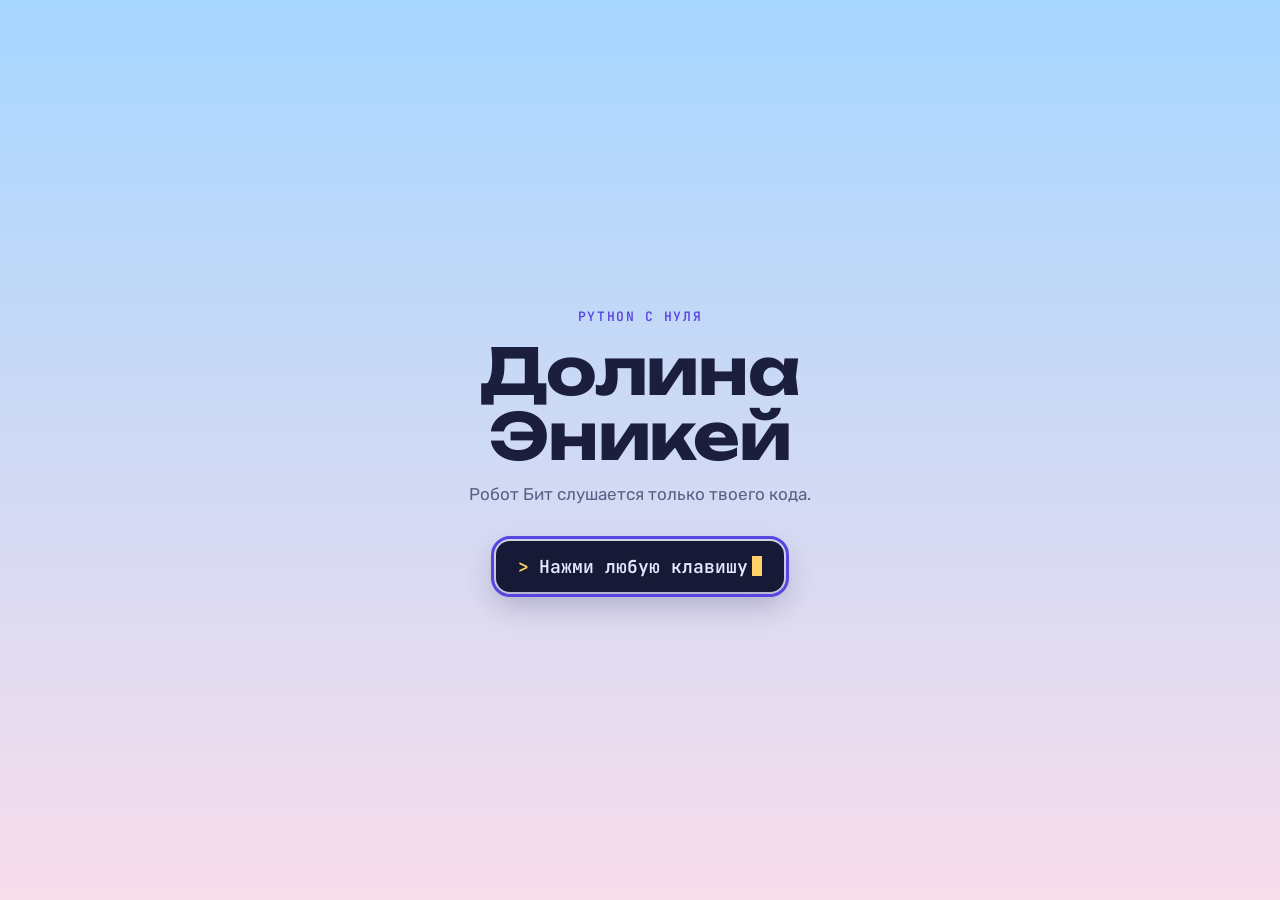
==== index.html @ 6ebc08e1 "Панель кода: «Запуск» и журнал всегда на виду На ноутбуках (1366×768, 1280×720) кнопка «Запуск» и со" ====
<!DOCTYPE html>
<html lang="ru">
<head>
<meta charset="utf-8">
<meta name="viewport" content="width=device-width, initial-scale=1, viewport-fit=cover">
<title>Долина Эникей — Python с нуля</title>
<link rel="preconnect" href="https://fonts.googleapis.com">
<link rel="preconnect" href="https://fonts.gstatic.com" crossorigin>
<link href="https://fonts.googleapis.com/css2?family=JetBrains+Mono:wght@400;600&family=Rubik:wght@400;500;600&family=Unbounded:wght@600;700&display=swap" rel="stylesheet">
<link rel="stylesheet" href="css/style.css">
</head>
<body>
<div class="splash" id="splash">
  <div class="splash-inner">
    <p class="splash-kicker">python с нуля</p>
    <h2>Долина Эникей</h2>
    <p class="lead">Робот Бит слушается только твоего кода.</p>
    <button type="button" class="splash-btn" id="splashBtn"><span class="p">&gt;</span><span class="desk">Нажми любую клавишу</span><span class="touch">Коснись, чтобы начать</span><span class="cur" aria-hidden="true"></span></button>
  </div>
</div>
<div class="app">
  <header class="top">
    <div class="brand">
      <h1>Долина Эникей</h1>
      <!-- Карта долины вместо списка уроков: кнопка открывает карту (js/app.js, renderValley) -->
      <button type="button" class="map-btn" id="mapBtn" aria-haspopup="dialog" aria-controls="valley">
        <span class="mb-ico" aria-hidden="true"><svg viewBox="0 0 24 24" fill="none" stroke="currentColor" stroke-width="2" stroke-linecap="round" stroke-linejoin="round"><path d="M9 4 3 6v14l6-2 6 2 6-2V4l-6 2z"/><path d="M9 4v14M15 6v14"/></svg></span>
        <span class="mb-text" id="mbText"></span>
        <span class="mb-stars" id="mbStars"></span>
      </button>
      <select id="lessonSel" hidden aria-hidden="true" tabindex="-1"></select>
      <button type="button" class="hero-badge" id="heroBtn" aria-haspopup="dialog" aria-controls="heroPage">
        <span class="hb-lvl" id="hbLvl">1</span>
        <span class="hb-text"><b>Бит</b> <span id="hbTitle">Новичок</span></span>
        <span class="hb-bar" aria-hidden="true"><i id="hbBar"></i></span>
      </button>
    </div>
    <nav class="tabs" id="tabs" aria-label="Задания урока"></nav>
  </header>

  <main>
    <section class="code-pane" aria-label="Задание и код">
      <!-- Верх панели: задание и подсказки. На компьютере прокручивается сам, а редактор, «Запуск» и журнал всегда на виду -->
      <div class="pane-top" id="paneTop">
        <!-- Режим показа (?show): подпись к уровню вместо задания -->
        <div class="reel-cap" id="reelCap"><p class="reel-lesson" id="reelLesson"></p><h2 id="reelTitle"></h2><p class="reel-what" id="reelWhat"></p></div>
        <!-- Испытание Сбоя: идёт попытка — сколько решено, «Завершить» и «Выйти» (js/app.js, раздел «Испытание Сбоя») -->
        <div class="trial-bar" id="trialBar" hidden>
          <span class="tb-ico" title="Испытание Сбоя"><svg viewBox="0 0 24 24" aria-hidden="true"><path d="M14.5 17.5 3 6V3h3l11.5 11.5"/><path d="m13 19 6-6M16 16l4 4M19 21l2-2"/><path d="M9.5 6.5 21 18M14 5l7-2-2 7"/></svg></span>
          <span class="tb-text"><b id="trialCount"></b><span class="tb-note">без подсказок</span></span>
          <span class="tb-btns">
            <button type="button" class="btn secondary" id="trialFinish">Завершить</button>
            <button type="button" class="btn ghost" id="trialPause" title="Испытание подождёт: продолжить можно с карты долины">Выйти</button>
          </span>
        </div>
        <!-- Домашка по ссылке (#hw=…): какие задания задал репетитор и какие уже готовы -->
        <div class="hw" id="hw" hidden>
          <div class="hw-head"><b id="hwTitle">Домашка</b><span id="hwCount"></span><button type="button" class="hw-x" id="hwHide" aria-label="Скрыть домашку" title="Скрыть домашку">×</button></div>
          <div class="hw-list" id="hwList"></div>
        </div>
        <article class="task">
          <p class="num-line" id="taskNum"></p>
          <h2 id="taskTitle"></h2>
          <p class="goal" id="taskGoal"></p>
          <p class="new"><b id="taskNewLbl">Новое:</b> <span id="taskNew"></span></p>
          <div class="chips" id="chips" aria-label="Команды для этого задания"></div>
          <!-- Команд много — они свёрнуты в одну строку, кнопка показывает все -->
          <button type="button" class="chips-more" id="chipsMore" aria-controls="chips" aria-expanded="false" hidden></button>
          <!-- Задание в консоли Python: как должно получиться (ввод и вывод первой проверки) -->
          <div class="py-sample" id="pySample" hidden></div>
        </article>

        <div class="hints">
          <div class="hints-row"><button type="button" class="btn secondary" id="hintBtn">Подсказка 1 из 2</button></div>
          <div id="hintBox" class="hints"></div>
        </div>
      </div>

      <div class="editor">
        <div class="ed-bar"><span class="file" id="edFile">герой.py</span><span class="ed-tools">
          <button type="button" id="bigBtn" aria-pressed="false" title="Крупный шрифт — удобно показывать экран на занятии">A+</button>
          <button type="button" id="resetBtn">Вернуть исходный код</button></span></div>
        <div class="ed-scroll" id="edScroll">
          <div class="ed-inner">
            <div class="gutter" id="gutter" aria-hidden="true"></div>
            <div class="ed-code">
              <div class="band" id="band" hidden></div>
              <pre id="hl" aria-hidden="true"></pre>
              <textarea id="code" spellcheck="false" autocapitalize="off" autocomplete="off" autocorrect="off" wrap="off" aria-label="Код программы"></textarea>
            </div>
          </div>
        </div>
      </div>

      <!-- Переменные программы и что знает Бит: обновляется на каждой строке при запуске и в режиме «Шаг» -->
      <div class="vars" id="vars" aria-live="off" hidden></div>

      <div class="controls">
        <button type="button" class="btn primary" id="runBtn" title="Запустить программу — или Ctrl+Enter в редакторе">Запуск</button>
        <button type="button" class="btn secondary" id="stepBtn">Шаг</button>
        <button type="button" class="btn secondary guess-btn" id="guessBtn" aria-pressed="false" title="Покажи на карте, где остановится Бит, — и проверим">Угадай</button>
        <button type="button" class="btn ghost" id="stopBtn" disabled>Стоп</button>
        <label class="speed" title="Скорость Бита"><span class="sp-cap">Скорость</span> <input type="range" id="speed" min="0.5" max="3" step="0.5" value="1"><output id="speedVal">1,0×</output></label>
      </div>

      <div class="out" id="out" role="log" aria-live="polite"></div>
    </section>

    <section class="world" aria-label="Игровой мир">
      <!-- Мост к Python: вместо мира — карточка «у Бита → в Python», план для репетитора и консоль (js/app.js, runConsole) -->
      <div class="pyw" id="pyw" hidden>
        <section class="bridge" aria-labelledby="brTitle">
          <h3 id="brTitle">Мост к Python</h3>
          <p id="brText"></p>
          <div class="br-cols">
            <div class="br-col"><span class="br-cap">У Бита</span><pre class="br-code" id="brBit"></pre></div>
            <div class="br-arrow" aria-hidden="true">→</div>
            <div class="br-col"><span class="br-cap">В обычном Python</span><pre class="br-code" id="brPy"></pre></div>
          </div>
          <details class="tutor" id="tutor"><summary>Для репетитора: план на 15 минут</summary><ol id="tutorList"></ol></details>
        </section>
        <div class="pyc" role="region" aria-label="Консоль Python">
          <div class="pyc-bar"><span class="pyc-dots" aria-hidden="true"><i></i><i></i><i></i></span><span>Консоль Python</span></div>
          <pre class="pyc-out" id="pycOut" aria-live="polite"></pre>
        </div>
      </div>
      <div id="stage">
        <div class="bubble" id="bubble" aria-hidden="true"></div>
      </div>
      <div class="hud tl">
        <div class="hud-box">
          <span class="map-label" id="mapLabel">Карта 1 из 3</span>
          <div class="dots">
            <button type="button" class="dot" aria-label="Показать карту 1">1</button>
            <button type="button" class="dot" aria-label="Показать карту 2">2</button>
            <button type="button" class="dot" aria-label="Показать карту 3">3</button>
          </div>
        </div>
      </div>
      <div class="hud tr">
        <button type="button" class="hud-btn icon-btn" id="soundBtn" aria-pressed="true"></button>
        <button type="button" class="hud-btn" id="topBtn" aria-pressed="false">Вид сверху</button>
        <button type="button" class="hud-btn" id="newMapsBtn">Новые карты</button>
      </div>
      <div class="hud bl"><div class="hud-box coins" id="coins" hidden></div></div>
      <div class="reel-toast" id="reelToast" hidden></div>
      <!-- Режим «Угадай»: на карте три варианта, ученик выбирает, где остановится Бит -->
      <div class="hud tc" id="guessHud" hidden>
        <div class="hud-box guess-box">
          <span>Где остановится Бит?</span>
          <span class="guess-opts" id="guessOpts"></span>
          <button type="button" class="hud-btn" id="guessCancel">Отмена</button>
        </div>
      </div>
      <div class="result" id="result" hidden>
        <div class="res-card" role="dialog" aria-labelledby="resTitle">
          <div class="res-stars" id="resStars"></div>
          <h3 id="resTitle"></h3>
          <p class="res-level" id="resLevel" hidden></p>
          <ul id="resList"></ul>
          <div class="res-actions">
            <button type="button" class="btn primary" id="nextBtn">Дальше</button>
            <button type="button" class="btn secondary" id="againBtn">Новые карты</button>
            <button type="button" class="btn secondary bonus-btn" id="bonusBtn" hidden>★ Задание со звёздочкой</button>
            <button type="button" class="btn secondary" id="editLvlBtn" hidden>✎ Изменить уровень</button>
          </div>
        </div>
      </div>
      <!-- Реплика персонажа: пролог, начало и конец квеста -->
      <div class="talk" id="talk" hidden>
        <div class="talk-card" role="dialog" aria-labelledby="talkName" aria-describedby="talkText">
          <div class="talk-face" id="talkFace" aria-hidden="true"></div>
          <div class="talk-body">
            <p class="talk-name" id="talkName"></p>
            <p class="talk-text" id="talkText"></p>
            <div class="talk-actions">
              <button type="button" class="btn primary" id="talkNext">Дальше</button>
              <button type="button" class="btn ghost" id="talkSkip">Пропустить</button>
            </div>
          </div>
        </div>
      </div>
    </section>
  </main>
</div>
<!-- Режим показа (?show): карточки в начале и в конце ролика для Авито (тексты — REEL в js/app.js) -->
<div class="reel" id="reel" hidden>
  <div class="reel-card">
    <div class="reel-hero" id="reelHero" aria-hidden="true"></div>
    <p class="reel-kicker" id="reelKicker"></p>
    <h2 class="reel-name" id="reelName"></h2>
    <p class="reel-lead" id="reelLead"></p>
    <ul class="reel-lines" id="reelLines"></ul>
    <p class="reel-cta" id="reelCta" hidden></p>
  </div>
  <p class="reel-hint" id="reelHint"></p>
</div>
<!-- Карта долины: края по урокам (заполняет js/app.js, renderValley) -->
<div class="valley" id="valley" hidden>
  <div class="valley-card" role="dialog" aria-modal="true" aria-labelledby="valleyTitle">
    <div class="valley-head">
      <div><h2 id="valleyTitle">Карта долины</h2><p id="valleySub"></p></div>
      <div class="valley-tools">
        <button type="button" class="btn secondary trial-open" id="valleyTrial">Испытание Сбоя</button>
        <button type="button" class="btn secondary" id="valleyHw">Задать домашку</button>
        <button type="button" class="btn secondary" id="valleyMsg">Родителям</button>
        <button type="button" class="btn secondary" id="valleyEdit">✎ Свой уровень</button>
        <button type="button" class="gear-close" id="valleyClose" aria-label="Закрыть">×</button>
      </div>
    </div>
    <div class="valley-map" id="valleyMap"></div>
  </div>
</div>
<!-- Задать домашку: репетитор отмечает задания и получает ссылку (js/app.js, openHwBuilder) -->
<div class="valley" id="hwEd" hidden>
  <div class="valley-card hw-card" role="dialog" aria-modal="true" aria-labelledby="hwEdTitle">
    <div class="valley-head">
      <div><h2 id="hwEdTitle">Задать домашку</h2><p>Отметь задания и отправь ссылку: первое задание откроется сразу, над ним будет список домашки, а прогресс ученика сохранится.</p></div>
      <button type="button" class="gear-close" id="hwEdClose" aria-label="Закрыть">×</button>
    </div>
    <div class="hw-lessons" id="hwLessons"></div>
    <p class="hw-sum" id="hwSum" role="status"></p>
    <label class="hw-field"><span>Ссылка</span><input id="hwUrl" readonly></label>
    <label class="hw-field"><span>Сообщение</span><textarea id="hwMsg" rows="3" readonly></textarea></label>
    <div class="lvl-actions">
      <button type="button" class="btn primary" id="hwCopyMsg">Скопировать сообщение</button>
      <button type="button" class="btn secondary" id="hwCopyUrl">Скопировать ссылку</button>
    </div>
  </div>
</div>
<!-- Сообщения родителям: готовые тексты для репетитора — обращение, имя и подпись подставляются сами (js/messages.js, js/app.js — openMessages) -->
<div class="valley" id="msgEd" hidden>
  <div class="valley-card msg-card" role="dialog" aria-modal="true" aria-labelledby="msgTitle">
    <div class="valley-head">
      <div><h2 id="msgTitle">Сообщения родителям</h2><p>Готовые тексты для переписки — от ответа на Авито до просьбы об отзыве. Впиши имена, и они встанут во все тексты. В [квадратных скобках] — что дописать самим.</p></div>
      <button type="button" class="gear-close" id="msgClose" aria-label="Закрыть">×</button>
    </div>
    <div class="msg-fields">
      <label class="hw-field"><span>Имя ученика</span><input id="msgName" maxlength="24" autocomplete="off" placeholder="например, Саша"></label>
      <label class="hw-field"><span>Обращение к родителю — по желанию</span><input id="msgParent" maxlength="40" autocomplete="off" placeholder="например, Анна Сергеевна"></label>
      <label class="hw-field"><span>Подпись — по желанию</span><input id="msgSign" maxlength="40" autocomplete="off" placeholder="например, Мария, репетитор по Python"></label>
    </div>
    <ol class="msg-list" id="msgList"></ol>
    <p class="hp-tip msg-more">Для объявления: <a href="?shots">кадры для Авито</a> — готовые картинки, <a href="?show">ролик</a> — Бит сам проходит уровни, а запись экрана становится видео.</p>
  </div>
</div>
<!-- Свой уровень: редактор карты, проверка и ссылка (js/app.js, openEditor) -->
<div class="valley" id="lvlEd" hidden>
  <div class="valley-card lvl-card" role="dialog" aria-modal="true" aria-labelledby="lvlHead">
    <div class="valley-head">
      <div><h2 id="lvlHead">Свой уровень</h2><p>Нарисуй карту, реши её своей программой и отправь ссылку другу — или репетитору.</p></div>
      <button type="button" class="gear-close" id="lvlClose" aria-label="Закрыть">×</button>
    </div>
    <div class="lvl-bar">
      <div class="lvl-tools" id="lvlTools" role="radiogroup" aria-label="Что рисуем"></div>
      <div class="lvl-size">
        <span>Ширина</span><button type="button" data-size="w,-1" aria-label="Уже">−</button><output id="lvlW"></output><button type="button" data-size="w,1" aria-label="Шире">+</button>
        <span>Высота</span><button type="button" data-size="h,-1" aria-label="Ниже">−</button><output id="lvlH"></output><button type="button" data-size="h,1" aria-label="Выше">+</button>
      </div>
    </div>
    <div class="lvl-grid" id="lvlGrid" aria-label="Карта уровня"></div>
    <label class="lvl-name"><span>Название</span><input id="lvlName" maxlength="40" autocomplete="off" spellcheck="false"></label>
    <p class="lvl-status" id="lvlStatus" role="status"></p>
    <div class="lvl-actions">
      <button type="button" class="btn primary" id="lvlPlay">Играть</button>
      <button type="button" class="btn secondary" id="lvlLink">Ссылка на уровень</button>
      <button type="button" class="btn ghost" id="lvlClear">Очистить</button>
    </div>
    <input class="lvl-url" id="lvlUrl" readonly hidden aria-label="Ссылка на уровень">
  </div>
</div>
<!-- Итог пролога: карточка для ученика и родителя после пробного занятия (заполняет js/app.js) -->
<div class="recap" id="recap" hidden>
  <div class="recap-card" role="dialog" aria-modal="true" aria-labelledby="recapTitle">
    <header class="recap-top">
      <div class="recap-head">
        <p class="recap-kicker">Долина Эникей · <span id="recapDate"></span></p>
        <h2 id="recapTitle">Пролог пройден!</h2>
        <p class="recap-lead">Первые программы на настоящем Python — и робот Бит выполнил каждую.</p>
        <p class="recap-gear" id="recapGear"></p>
      </div>
      <div class="recap-hero" id="recapHero" aria-hidden="true"><span class="recap-lvl" id="recapLvl"></span></div>
    </header>
    <ul class="recap-stats" id="recapStats" aria-label="Итоги"></ul>
    <div class="recap-grid">
      <section>
        <h3>Задания</h3>
        <ol class="recap-tasks" id="recapTasks"></ol>
        <h3>Команды, которые уже знакомы</h3>
        <div class="recap-cmds" id="recapCmds"></div>
      </section>
      <section>
        <h3>Последняя программа</h3>
        <pre class="recap-code" id="recapCode"></pre>
      </section>
    </div>
    <section class="recap-next">
      <h3>Что дальше</h3>
      <p id="recapNextText"></p>
      <ol class="recap-path" id="recapPath" aria-label="Путь по долине"></ol>
    </section>
    <div class="recap-actions">
      <button type="button" class="btn primary" id="recapGo"></button>
      <button type="button" class="btn secondary" id="recapCert">Грамота</button>
      <button type="button" class="btn secondary" id="recapClose">Закрыть</button>
    </div>
  </div>
</div>
<!-- Испытание Сбоя: что проверяем, прошлые попытки, «Начать» или «Продолжить» (js/app.js, openTrialCard) -->
<div class="recap trial" id="trialCard" hidden>
  <div class="recap-card trial-card" role="dialog" aria-modal="true" aria-labelledby="tcTitle">
    <button type="button" class="gear-close tr-close" id="tcClose" aria-label="Закрыть">×</button>
    <header class="tc-head">
      <span class="tc-badge" aria-hidden="true"><svg viewBox="0 0 24 24" aria-hidden="true"><path d="M14.5 17.5 3 6V3h3l11.5 11.5"/><path d="m13 19 6-6M16 16l4 4M19 21l2-2"/><path d="M9.5 6.5 21 18M14 5l7-2-2 7"/></svg></span>
      <div>
        <p class="recap-kicker">Глава 1 · Долина Эникей</p>
        <h2 id="tcTitle">Испытание Сбоя</h2>
        <p class="recap-lead">Шесть испытаний — по одному на каждую тему главы. Карты новые, подсказок нет. Запускать и смотреть «Шагом» можно сколько угодно — засчитывается то, что получилось.</p>
      </div>
    </header>
    <h3>Что проверяем</h3>
    <ol class="tc-topics" id="tcTopics"></ol>
    <div id="tcHistBox" hidden>
      <h3>Прошлые испытания</h3>
      <div class="tr-hist" id="tcHist"></div>
    </div>
    <p class="tc-warn" id="tcWarn" hidden></p>
    <p class="tc-tutor">Для репетитора: первый раз — как точка отсчёта, дальше раз в месяц-два. Итог — карточкой для родителя: видно, как растёт результат.</p>
    <div class="recap-actions">
      <button type="button" class="btn primary" id="tcStart">Начать испытание</button>
      <button type="button" class="btn secondary" id="tcRestart" hidden>Начать заново</button>
      <button type="button" class="btn secondary" id="tcLast" hidden>Итог последнего</button>
    </div>
  </div>
</div>
<!-- Итог испытания — карточка для родителя: счёт, темы, было → стало, ссылка (js/app.js, openTrialResult). По ссылке #trial=… — только смотреть -->
<div class="recap trial" id="trialRes" hidden>
  <div class="recap-card trial-card" role="dialog" aria-modal="true" aria-labelledby="trTitle">
    <button type="button" class="gear-close tr-close" id="trClose" aria-label="Закрыть">×</button>
    <header class="tr-top">
      <div class="tr-ring" id="trRing" aria-hidden="true"></div>
      <div class="tr-head">
        <p class="recap-kicker" id="trKicker"></p>
        <h2 id="trTitle"></h2>
        <p class="recap-lead" id="trLead"></p>
        <p class="tr-name" id="trName" hidden></p>
      </div>
    </header>
    <p class="hp-shared-note" id="trSharedNote" hidden>Это итог испытания по ссылке: его можно только смотреть.</p>
    <h3>Темы главы</h3>
    <ul class="tr-topics" id="trTopics"></ul>
    <p class="tr-sum" id="trSum"></p>
    <section id="trGrowBox">
      <h3>Как растёт результат</h3>
      <div class="tr-hist big" id="trHist"></div>
      <p class="tr-delta" id="trDelta"></p>
    </section>
    <section class="hp-share" id="trShare" hidden>
      <h3>Поделиться</h3>
      <p class="hp-tip">Ссылка открывает эту карточку только для просмотра — например, для родителей. Всё нужное зашито в саму ссылку.</p>
      <label class="hw-field"><span>Ссылка</span><input id="trUrl" readonly></label>
      <label class="hw-field"><span>Сообщение</span><textarea id="trMsg" rows="3" readonly></textarea></label>
      <div class="lvl-actions">
        <button type="button" class="btn primary" id="trCopyMsg">Скопировать сообщение</button>
        <button type="button" class="btn secondary" id="trCopyUrl">Скопировать ссылку</button>
      </div>
      <p class="hw-sum" id="trShareSum" role="status"></p>
    </section>
    <div class="recap-actions">
      <button type="button" class="btn primary" id="trShareBtn">Поделиться</button>
      <button type="button" class="btn secondary" id="trCert" hidden>Грамота</button>
      <button type="button" class="btn primary" id="trOpenGame" hidden>Открыть Долину</button>
      <button type="button" class="btn secondary" id="trDone">Закрыть</button>
    </div>
  </div>
</div>
<!-- Грамота: за пролог, за Испытание Сбоя на 6 из 6 и за всю главу. Рисунок на canvas (js/cert.js) — он же идёт
     в печать (A4 альбомом, «Сохранить как PDF») и в картинку PNG для чата с родителями (js/app.js, openCert) -->
<div class="recap over cert" id="cert" hidden>
  <div class="recap-card cert-card" role="dialog" aria-modal="true" aria-labelledby="certTitle">
    <button type="button" class="gear-close tr-close" id="certClose" aria-label="Закрыть">×</button>
    <header class="cert-head">
      <p class="recap-kicker">Долина Эникей · для родителей</p>
      <h2 id="certTitle">Грамота</h2>
      <p class="recap-lead" id="certLead"></p>
    </header>
    <div class="cert-kinds" id="certKinds" aria-label="Какая грамота"></div>
    <div class="cert-paper"><canvas id="certCanvas" width="2970" height="2100" role="img" aria-label="Грамота"></canvas></div>
    <div class="cert-fields">
      <label class="hw-field"><span>Имя на грамоте</span><input id="certName" maxlength="24" autocomplete="off" placeholder="например, Саша Петрова"></label>
      <label class="hw-field"><span>Подпись репетитора — по желанию</span><input id="certTutor" maxlength="32" autocomplete="off" placeholder="например, Анна Сергеевна"></label>
    </div>
    <p class="hp-tip">Печать — лист A4 альбомом, в окне печати можно выбрать «Сохранить как PDF». Картинка — чтобы отправить в чат. Без имени на грамоте останется строка: его можно вписать от руки.</p>
    <div class="recap-actions">
      <button type="button" class="btn primary" id="certPrint">Распечатать или PDF</button>
      <button type="button" class="btn secondary" id="certPng">Скачать картинку</button>
      <button type="button" class="btn secondary" id="certShare" hidden>Отправить</button>
    </div>
    <p class="hw-sum" id="certSum" role="status"></p>
  </div>
</div>
<!-- Кадры для объявления (?shots): постеры для Авито на canvas (js/poster.js), каждый сохраняется картинкой PNG.
     Данные выдуманные, прогресс учеников не читается и не меняется (js/app.js, startShots) -->
<div class="shots" id="shots" hidden>
  <header class="shots-head">
    <div>
      <p class="recap-kicker">Долина Эникей · для объявления</p>
      <h2>Кадры для Авито</h2>
      <p class="recap-lead">Готовые картинки для объявления. Данные выдуманные, прогресс учеников на этом компьютере не меняется. Порядок — как в объявлении: первый кадр станет обложкой.</p>
    </div>
    <div class="shots-tools">
      <div class="shots-size" id="shotsSize" role="group" aria-label="Формат кадров">
        <button type="button" data-size="wide" aria-pressed="true">4:3 — для Авито</button>
        <button type="button" data-size="square" aria-pressed="false">1:1 — квадрат</button>
      </div>
      <button type="button" class="btn primary" id="shotsAll" disabled>Скачать все</button>
      <a class="btn ghost" id="shotsExit" href="./">Выйти</a>
    </div>
  </header>
  <p class="shots-status" id="shotsStatus" role="status"></p>
  <ol class="shots-grid" id="shotsGrid"></ol>
</div>
<!-- Страница героя: Бит на острове своего края, звание, темы курса, достижения, лавка Ады (кристаллы), снаряжение.
     По ссылке #hero=… та же страница открывается только для просмотра (js/app.js, openHeroPage) -->
<div class="hp" id="heroPage" hidden>
  <div class="hp-card" role="dialog" aria-modal="true" aria-labelledby="hpTitle">
    <button type="button" class="gear-close hp-close" id="hpClose" aria-label="Закрыть">×</button>
    <div class="hp-top">
      <div class="hp-stage" id="hpStage">
        <span class="hp-lvl" id="hpLvl" aria-hidden="true"></span>
        <span class="hp-gems" id="hpGems"></span>
        <span class="hp-place" id="hpPlace"></span>
        <!-- Примерка вещи из лавки: что надето на Бита сейчас и кнопка «Купить» -->
        <div class="hp-try" id="hpTry" hidden>
          <span class="hp-try-text"><b id="hpTryName"></b><span id="hpTryPrice"></span></span>
          <button type="button" class="btn primary" id="hpBuy">Купить</button>
          <button type="button" class="gear-close" id="hpTryOff" aria-label="Снять примерку">×</button>
        </div>
      </div>
      <div class="hp-head">
        <p class="hp-kicker" id="hpKicker"></p>
        <h2 id="hpTitle">Бит</h2>
        <p class="hp-rank" id="hpRank"></p>
        <p class="hp-name" id="hpName" hidden></p>
        <div class="hp-tabs" id="hpTabs" role="tablist" aria-label="Разделы страницы героя">
          <button type="button" role="tab" id="hpTabProg" aria-controls="hpPanelProg" aria-selected="true" data-tab="Prog">Прогресс</button>
          <button type="button" role="tab" id="hpTabShop" aria-controls="hpPanelShop" aria-selected="false" data-tab="Shop">Лавка Ады <span class="hp-gem-n" id="hpGemsTab"></span></button>
          <button type="button" role="tab" id="hpTabGear" aria-controls="hpPanelGear" aria-selected="false" data-tab="Gear">Снаряжение</button>
        </div>
        <div class="hp-panel" id="hpPanelProg" role="tabpanel" aria-labelledby="hpTabProg">
          <div class="hp-level">
            <div class="hp-level-line"><span id="hpLevelText"></span><span id="hpLevelStars"></span></div>
            <div class="hp-bar" aria-hidden="true"><i id="hpBar"></i></div>
            <p class="hp-next" id="hpNext"></p>
          </div>
          <ul class="hp-stats" id="hpStats" aria-label="Статистика"></ul>
        </div>
        <div class="hp-panel hp-scroll" id="hpPanelShop" role="tabpanel" aria-labelledby="hpTabShop" hidden>
          <p class="hp-tip" id="hpShopTip"></p>
          <ul class="hp-shop" id="hpShop"></ul>
          <p class="hp-shop-msg" id="hpShopMsg" role="status"></p>
        </div>
        <div class="hp-panel hp-scroll" id="hpPanelGear" role="tabpanel" aria-labelledby="hpTabGear" hidden>
          <p class="hp-tip" id="gearSub"></p>
          <ul class="gear-list hp-gear" id="gearList"></ul>
        </div>
      </div>
    </div>
    <p class="hp-shared-note" id="hpSharedNote" hidden>Это страница героя по ссылке: её можно только смотреть. Свой прогресс в этом браузере не меняется.</p>
    <section class="hp-sec">
      <h3>Темы курса</h3>
      <ol class="hp-topics" id="hpTopics"></ol>
    </section>
    <section class="hp-sec">
      <h3>Достижения <span class="hp-count" id="hpAchCount"></span></h3>
      <p class="hp-tip" id="hpAchTip">Нажми на полученное достижение — оно станет титулом под званием.</p>
      <ul class="hp-ach" id="hpAch"></ul>
    </section>
    <section class="hp-sec" id="hpTrialSec">
      <h3>Испытание Сбоя <span class="hp-count" id="hpTrialBest"></span></h3>
      <div class="tr-hist" id="hpTrialHist"></div>
      <div class="hp-trial-actions" id="hpTrialActions">
        <button type="button" class="btn secondary" id="hpTrialGo">Испытание Сбоя</button>
        <button type="button" class="btn ghost" id="hpTrialLast" hidden>Итог последнего</button>
      </div>
    </section>
    <section class="hp-sec" id="hpCertSec">
      <h3>Грамоты <span class="hp-count" id="hpCertCount"></span></h3>
      <ul class="hp-certs" id="hpCerts"></ul>
    </section>
    <section class="hp-sec" id="hpCodeSec">
      <h3 id="hpCodeTitle">Последняя программа</h3>
      <pre class="recap-code" id="hpCode"></pre>
    </section>
    <section class="hp-sec hp-share" id="hpShare" hidden>
      <h3>Поделиться</h3>
      <p class="hp-tip">Ссылка открывает эту страницу только для просмотра — для родителей, репетитора или друга. Всё нужное зашито в саму ссылку.</p>
      <label class="hw-field"><span>Имя на странице — по желанию</span><input id="hpNameInput" maxlength="24" autocomplete="off" placeholder="например, Саша"></label>
      <label class="hw-field"><span>Ссылка</span><input id="hpUrl" readonly></label>
      <label class="hw-field"><span>Сообщение</span><textarea id="hpMsg" rows="3" readonly></textarea></label>
      <div class="lvl-actions">
        <button type="button" class="btn primary" id="hpCopyMsg">Скопировать сообщение</button>
        <button type="button" class="btn secondary" id="hpCopyUrl">Скопировать ссылку</button>
      </div>
      <p class="hw-sum" id="hpShareSum" role="status"></p>
    </section>
    <div class="recap-actions hp-actions">
      <button type="button" class="btn primary" id="hpShareBtn">Поделиться</button>
      <button type="button" class="btn primary" id="hpOpenGame" hidden>Открыть Долину</button>
      <button type="button" class="btn secondary" id="storyBtn">История долины</button>
      <button type="button" class="btn secondary" id="recapBtn" hidden>Итог пролога</button>
    </div>
  </div>
</div>
<!-- 3D-библиотека (локальная копия, работает без интернета) -->
<script src="js/three.min.js"></script>
<!-- Учебный Python: разбор и пошаговое выполнение кода -->
<script src="js/minipy.js"></script>
<!-- Мир: команды героя и карты -->
<script src="js/world.js"></script>
<!-- Уроки по порядку: каждый файл добавляет себя в HeroWorld.LESSONS. Пролог — пробное занятие -->
<script src="js/lessons/0-prolog.js"></script>
<script src="js/lessons/1-komandy.js"></script>
<script src="js/lessons/2-cikly.js"></script>
<script src="js/lessons/3-usloviya.js"></script>
<script src="js/lessons/4-poka.js"></script>
<script src="js/lessons/5-peremennye.js"></script>
<script src="js/lessons/6-funkcii.js"></script>
<script src="js/lessons/7-labirint.js"></script>
<!-- Испытание Сбоя: шесть заданий по темам главы, результат — карточкой для родителя -->
<script src="js/trial.js"></script>
<!-- Сюжет: персонажи и реплики. Прокачка: уровни и снаряжение героя -->
<script src="js/story.js"></script>
<script src="js/gear.js"></script>
<!-- Достижения для страницы героя -->
<script src="js/awards.js"></script>
<!-- Грамота: рисунок для печати и картинки. Кадры для объявления (?shots) -->
<script src="js/cert.js"></script>
<script src="js/poster.js"></script>
<!-- Сообщения родителям: готовые тексты для репетитора -->
<script src="js/messages.js"></script>
<!-- Мост к Python: консоль обычного Python в каждом уроке -->
<script src="js/bridge.js"></script>
<!-- Звуки: синтез в браузере, без файлов -->
<script src="js/sound.js"></script>
<!-- Интерфейс, 3D-сцена и анимации -->
<script src="js/app.js"></script>
</body>
</html>
---- css/style.css ----
:root {
  --bg: #E8ECF8; --panel: #FFFFFF; --panel-2: #F2F4FB; --ink: #1B1E3C; --muted: #5A6084; --line: #D4DAEE;
  --accent: #5B45E0; --accent-ink: #FFFFFF; --accent-soft: #E6E1FF;
  --gold: #D9960F; --gold-star: #F5B82E; --mint: #11917A; --danger: #D93D22;
  --sky1: #A6D6FF; --sky2: #F8DDEB; --hud: rgba(255,255,255,.78);
  --vm-grass: #CDEBB4; --vm-grass2: #B5DD97; --vm-river: #8DCFF5; --vm-rock: #A7AEC8; --vm-tree: #4CA86A; --vm-path: #8A7A5C;
  --ui: "Rubik", "Segoe UI", system-ui, sans-serif;
  --display: "Unbounded", "Rubik", "Segoe UI", sans-serif;
  --mono: "JetBrains Mono", "Consolas", "Menlo", monospace;
  color-scheme: light;
}
@media (prefers-color-scheme: dark) {
  :root:not([data-theme="light"]) {
    --bg: #12142B; --panel: #1B1E3C; --panel-2: #22264A; --ink: #ECEEFF; --muted: #A3A9CE; --line: #30355F;
    --accent: #8C7BFF; --accent-ink: #12142B; --accent-soft: #2D2A62;
    --gold: #FFC83D; --gold-star: #FFC83D; --mint: #3FD3B5; --danger: #FF7456;
    --sky1: #1C2352; --sky2: #43275E; --hud: rgba(27,30,60,.8);
    --vm-grass: #1F3B30; --vm-grass2: #274A38; --vm-river: #2D5C85; --vm-rock: #4A5178; --vm-tree: #2F7A4C; --vm-path: #C9B68E;
    color-scheme: dark;
  }
}
:root[data-theme="dark"] {
  --bg: #12142B; --panel: #1B1E3C; --panel-2: #22264A; --ink: #ECEEFF; --muted: #A3A9CE; --line: #30355F;
  --accent: #8C7BFF; --accent-ink: #12142B; --accent-soft: #2D2A62;
  --gold: #FFC83D; --gold-star: #FFC83D; --mint: #3FD3B5; --danger: #FF7456;
  --sky1: #1C2352; --sky2: #43275E; --hud: rgba(27,30,60,.8);
  --vm-grass: #1F3B30; --vm-grass2: #274A38; --vm-river: #2D5C85; --vm-rock: #4A5178; --vm-tree: #2F7A4C; --vm-path: #C9B68E;
  color-scheme: dark;
}
:root { box-sizing: border-box; padding-top: env(safe-area-inset-top, 0px); padding-bottom: env(safe-area-inset-bottom, 0px); }
*, *::before, *::after { box-sizing: inherit; }
html { scroll-padding-top: env(safe-area-inset-top, 0px); height: 100%; }
body { margin: 0; height: 100%; background: var(--bg); color: var(--ink); font: 15px/1.5 var(--ui); -webkit-font-smoothing: antialiased; }
[hidden] { display: none !important; }
button { font: inherit; color: inherit; cursor: pointer; }
button:disabled { cursor: default; opacity: .45; }
:focus-visible { outline: 3px solid var(--accent); outline-offset: 2px; }

.app { display: grid; grid-template-rows: auto 1fr; grid-template-columns: minmax(0, 1fr); height: 100%; }
.app > *, .tabs { min-width: 0; }

/* Шапка */
.top { display: flex; align-items: center; gap: 20px; padding: 12px 18px; flex-wrap: wrap; }
.brand { display: flex; align-items: center; flex-wrap: wrap; gap: 8px 12px; margin-right: auto; }
.brand h1 { margin: 0; font: 700 21px/1.1 var(--display); letter-spacing: -.01em; }
.brand p { margin: 0; color: var(--muted); font-size: 14px; }
.lesson-pick select { font: 500 14px var(--ui); color: var(--ink); background: var(--panel); border: 1.5px solid var(--line); border-radius: 999px; padding: 6px 12px; max-width: 100%; }
.lesson-pick select:focus-visible { outline: 2px solid var(--accent); outline-offset: 2px; }
/* Кнопка «Карта долины» вместо списка уроков */
.map-btn { display: inline-flex; align-items: center; gap: 8px; max-width: 100%; border: 1.5px solid var(--line); background: var(--panel); color: var(--ink);
  border-radius: 999px; padding: 5px 14px 5px 6px; font-size: 14px; text-align: left; }
.map-btn:hover { border-color: var(--accent); }
.map-btn .mb-ico { display: grid; place-items: center; width: 28px; height: 28px; border-radius: 50%; background: var(--accent-soft); color: var(--accent); flex: none; }
.map-btn .mb-ico svg { width: 17px; height: 17px; }
.map-btn .mb-text { overflow: hidden; text-overflow: ellipsis; white-space: nowrap; }
.map-btn .mb-text span { color: var(--muted); }
.map-btn .mb-stars { color: var(--gold); font-weight: 600; white-space: nowrap; }
.sr-only { position: absolute; width: 1px; height: 1px; overflow: hidden; clip: rect(0 0 0 0); white-space: nowrap; }
.tabs { display: flex; gap: 8px; flex-wrap: wrap; }
.tab { display: flex; align-items: center; gap: 8px; padding: 6px 12px 6px 6px; border: 1.5px solid var(--line); border-radius: 999px; background: var(--panel); }
.tab .num { display: grid; place-items: center; width: 28px; height: 28px; border-radius: 50%; background: var(--panel-2); font: 700 13px var(--display); }
.tab .nm { font-weight: 500; }
.tab.active { border-color: var(--accent); background: var(--accent-soft); }
.tab.active .num { background: var(--accent); color: var(--accent-ink); }
/* Разминка (задание из прошлого урока) и задание со звёздочкой */
.tab.warm { border-style: dashed; padding-right: 6px; gap: 4px; }
.tab.warm .num { background: color-mix(in srgb, var(--mint) 18%, var(--panel)); color: var(--mint); font-size: 15px; }
.tab.warm.active .num { background: var(--mint); color: #fff; }
.tab .tick { color: var(--mint); font-weight: 700; }
.tab.hwmark .num { box-shadow: 0 0 0 2px var(--panel), 0 0 0 4px color-mix(in srgb, var(--accent) 55%, transparent); } /* задано на дом */
.tab.bonus { border-color: color-mix(in srgb, var(--gold-star) 70%, var(--line)); }
.tab.bonus .num { background: var(--gold-star); color: #5A3A00; font-size: 14px; }
.tab.bonus.active { background: color-mix(in srgb, var(--gold-star) 18%, var(--panel)); border-color: var(--gold-star); }
.res-stars i.warm { color: var(--mint); }
/* Задания в консоли Python: вкладки с ›_ и номером */
.tab.py { padding-right: 10px; gap: 4px; border-color: color-mix(in srgb, #FFD166 55%, var(--line)); }
.tab.py .num { background: #171A36; color: #FFD166; font: 700 12px var(--mono); }
.tab.py.active { background: color-mix(in srgb, #FFD166 16%, var(--panel)); border-color: #E0AE2C; }
.tab.py.active .num { background: #FFD166; color: #171A36; }
.tab.py .nm { font: 600 13px var(--mono); }
.res-stars i.py { color: #171A36; font: 700 34px var(--mono); background: #FFD166; border-radius: 14px; padding: 2px 10px; display: inline-block; }
.hw-check.py { font-family: var(--mono); font-size: 12.5px; }
/* Испытание Сбоя: вкладки испытаний и счёт в карточке результата */
.tab.exam { border-color: color-mix(in srgb, var(--danger) 45%, var(--line)); }
.tab.exam .num { background: color-mix(in srgb, var(--danger) 14%, var(--panel)); color: var(--danger); }
.tab.exam.active { background: color-mix(in srgb, var(--danger) 10%, var(--panel)); border-color: var(--danger); }
.tab.exam.active .num { background: var(--danger); color: #fff; }
.res-stars i.exam { display: inline-block; padding: 4px 14px; border-radius: 14px; background: var(--danger); color: #fff; font: 700 30px var(--display); }
.bonus-btn { border-color: var(--gold-star); }
.stars i { font-style: normal; color: var(--line); font-size: 13px; letter-spacing: -1px; }
.stars i.on { color: var(--gold-star); }

/* Основная сетка */
main { display: grid; grid-template-columns: minmax(360px, 470px) 1fr; gap: 14px; padding: 0 14px 14px; min-height: 0; }
main > * { min-width: 0; }
.code-pane { display: flex; flex-direction: column; gap: 12px; min-height: 0; overflow-y: auto; padding-right: 2px; }

.task { background: var(--panel); border-radius: 18px; padding: 16px 18px; border: 1px solid var(--line); }
.task .num-line { color: var(--muted); font-size: 13px; margin: 0 0 2px; }
.task h2 { margin: 0 0 8px; font: 700 20px/1.2 var(--display); }
.task .goal { margin: 0 0 10px; max-width: 60ch; }
.task .new { margin: 0 0 12px; padding: 8px 12px; background: var(--panel-2); border-radius: 10px; font-size: 14px; }
.task .new b { font-weight: 600; color: var(--accent); }
.chips { display: flex; gap: 6px; flex-wrap: wrap; }
.chip { font: 600 13px var(--mono); padding: 5px 10px; border-radius: 8px; border: 1.5px dashed var(--line); background: transparent; color: var(--gold); }
.chip:hover { border-style: solid; border-color: var(--gold); }
/* Команд много — свёрнуты в одну строку; «Все команды» разворачивает (js/app.js, fitChips) */
.chips.fold { overflow: hidden; }
.chips-more { display: block; margin: 8px 0 0; padding: 0; border: 0; background: none; color: var(--accent); font: 600 13px var(--ui); }
.chips-more:hover { text-decoration: underline; }
/* Верх панели: подпись ролика, испытание, домашка, задание и подсказки */
.pane-top { display: flex; flex-direction: column; gap: 12px; }
.pane-top > * { flex-shrink: 0; }
/* Вкладки не помещаются в строку — у неактивных остаются номер и звёзды (js/app.js, fitTabs) */
.tabs.compact .tab:not(.active) .nm { display: none; }
.tabs.compact .tab:not(.active) { padding-right: 10px; }

/* Редактор */
.editor { background: #171A36; border-radius: 18px; overflow: hidden; box-shadow: inset 0 0 0 1px #2B2F5C; flex-shrink: 0; }
.ed-bar { display: flex; align-items: center; justify-content: space-between; padding: 8px 14px; background: #1F2346; color: #9FA5D6; font-size: 13px; }
.ed-bar .file { font-family: var(--mono); }
.ed-tools { display: inline-flex; align-items: center; gap: 6px; }
#bigBtn { font-weight: 700; padding: 2px 8px; border: 1px solid #3A3F70; }
#bigBtn[aria-pressed="true"] { color: #171A36; background: #FFD166; border-color: #FFD166; }
.ed-bar button { background: none; border: 0; color: #9FA5D6; padding: 2px 4px; font-size: 13px; border-radius: 6px; }
.ed-bar button:hover { color: #fff; }
.ed-scroll { overflow: auto; height: clamp(200px, 30vh, 340px); }
.ed-inner { display: inline-flex; min-width: 100%; min-height: 100%; }
.gutter { padding: 12px 8px 12px 12px; text-align: right; color: #50567F; font: 15px/24px var(--mono); user-select: none; min-width: 42px; }
.gutter span { display: block; }
.gutter span.on.run { color: #FFD166; }
.gutter span.on.err { color: #FF8A70; }
.ed-code { position: relative; display: grid; flex: 1; }
.ed-code pre, .ed-code textarea {
  grid-area: 1 / 1; margin: 0; padding: 12px 18px 12px 10px; border: 0;
  font: 15px/24px var(--mono); white-space: pre; tab-size: 4; letter-spacing: 0;
  background: transparent; color: #E6E8FF;
}
.ed-code pre { position: relative; z-index: 1; pointer-events: none; min-width: max-content; }
.ed-code textarea { z-index: 2; color: transparent; caret-color: #FFD166; resize: none; overflow: hidden; outline: none; width: 100%; height: 100%; }
.ed-code textarea::selection { background: rgba(140,123,255,.35); color: transparent; }
.editor:focus-within { box-shadow: inset 0 0 0 2px #8C7BFF; }
.band { position: absolute; left: 0; right: 0; height: 24px; z-index: 0; transition: top .08s linear; }
.band.run { background: rgba(255,209,102,.16); box-shadow: inset 3px 0 0 #FFD166; }
.band.err { background: rgba(255,116,86,.2); box-shadow: inset 3px 0 0 #FF7456; }
/* Панель «Переменные» под редактором */
.vars { display: flex; flex-wrap: wrap; align-items: center; gap: 6px; padding: 8px 12px; border-radius: 14px; background: #1F2346; color: #C9CDF2; font: 13px/1.4 var(--mono); flex-shrink: 0; }
.vars[hidden] { display: none; }
.vars-cap { font: 600 12px var(--ui); color: #9FA5D6; margin-right: 2px; }
.vars-none { color: #6B7099; font-family: var(--ui); font-size: 12px; }
.vars-sep { flex: 1; min-width: 8px; }
.var { padding: 2px 8px; border-radius: 7px; background: #2A2F5C; white-space: nowrap; }
.var b { color: #FFD166; font-weight: 600; }
.var.loc b { color: #8FD3FF; }
.var.bit { background: transparent; box-shadow: inset 0 0 0 1px #3A4078; }
.var.bit b { color: #7FE0C8; }
.var.changed { animation: varFlash .9s ease; }
@keyframes varFlash { 0% { background: #FFD166; color: #1B1E3C; } 100% { background: #2A2F5C; } }
@media (prefers-reduced-motion: reduce) { .var.changed { animation: none; box-shadow: inset 0 0 0 1px #FFD166; } }
.t-kw { color: #FF8FB1; font-weight: 600; }
.t-hero { color: #FFD166; }
.t-fn { color: #8FD3FF; }
.t-num { color: #7FE0C8; }
.t-str { color: #B8F28B; }
.t-com { color: #7479A6; font-style: italic; }
body.is-running .ed-code textarea { cursor: default; }

/* Управление */
.controls { display: flex; gap: 8px; align-items: center; flex-wrap: wrap; }
.btn { border: 0; border-radius: 12px; padding: 10px 16px; font-weight: 600; }
.btn.primary { background: var(--accent); color: var(--accent-ink); padding: 10px 22px; font-size: 16px; }
.btn.primary:not(:disabled):hover { filter: brightness(1.08); }
.btn.secondary { background: var(--panel); border: 1.5px solid var(--line); }
.btn.ghost { background: transparent; border: 1.5px solid transparent; color: var(--muted); }
.speed { display: flex; align-items: center; gap: 8px; margin-left: auto; color: var(--muted); font-size: 13px; }
.speed input { width: 90px; accent-color: var(--accent); }
.speed output { min-width: 34px; font-variant-numeric: tabular-nums; }

/* Консоль */
.out { background: var(--panel); border: 1px solid var(--line); border-radius: 16px; padding: 10px 12px; min-height: 90px; max-height: 210px; overflow-y: auto; display: flex; flex-direction: column; gap: 6px; font-size: 14px; }
.msg { padding: 6px 10px; border-radius: 10px; }
.msg.info { color: var(--muted); padding-left: 0; }
.msg.map { color: var(--muted); font-weight: 600; font-size: 13px; padding: 2px 0 0; }
.msg.ok { background: color-mix(in srgb, var(--mint) 14%, transparent); color: var(--ink); }
.msg.err { background: color-mix(in srgb, var(--danger) 13%, transparent); border-left: 3px solid var(--danger); }
.msg.tip { background: color-mix(in srgb, var(--gold-star) 18%, transparent); }
.msg.print { font-family: var(--mono); font-size: 13px; background: var(--panel-2); }
.msg .ln { margin-right: 8px; border: 0; background: var(--danger); color: #fff; border-radius: 6px; padding: 1px 7px; font-size: 12px; font-weight: 600; }

/* Подсказки */
.hints { display: flex; flex-direction: column; gap: 8px; }
.hints-row { display: flex; gap: 8px; flex-wrap: wrap; }
.hint { background: var(--panel); border: 1px solid var(--line); border-radius: 14px; padding: 10px 14px; }
.hint .cap { display: block; font-weight: 600; font-size: 13px; color: var(--accent); margin-bottom: 4px; }
.hint.sol .cap { color: var(--gold); }
.hint pre { margin: 0; font: 13px/1.6 var(--mono); white-space: pre-wrap; }

/* Компьютер: панель кода не прокручивается целиком. Сверху задание (прокручивается само, не выше половины),
   редактор забирает свободную высоту, «Запуск», «Шаг» и журнал всегда на виду */
@media (min-width: 901px) {
  .top { gap: 8px 20px; padding: 10px 16px; }
  .code-pane { overflow: hidden; gap: 10px; padding-right: 0; }
  .pane-top { flex: 0 1 auto; min-height: 90px; max-height: 34%; overflow-y: auto; overscroll-behavior: contain; padding-right: 2px; gap: 10px; }
  /* ниже ещё есть текст — край задания мягко тает (js/app.js, paneShade) */
  .pane-top.more { -webkit-mask-image: linear-gradient(to bottom, #000 calc(100% - 34px), transparent); mask-image: linear-gradient(to bottom, #000 calc(100% - 34px), transparent); }
  .task { padding: 12px 16px; }
  .task h2 { margin-bottom: 4px; font-size: 19px; }
  .task .goal { margin-bottom: 8px; }
  .task .new { margin-bottom: 10px; padding: 6px 10px; }
  .editor { flex: 1 1 0; min-height: 132px; display: flex; flex-direction: column; }
  .ed-scroll { flex: 1 1 auto; height: auto; min-height: 0; }
  .speed input { width: 76px; }
  /* подпись «Скорость» — только для экранного диктора и во всплывающей подсказке: так кнопки помещаются в одну строку */
  .speed .sp-cap { position: absolute; width: 1px; height: 1px; overflow: hidden; clip-path: inset(50%); white-space: nowrap; }
  .out { flex: none; height: clamp(64px, 12.5vh, 150px); min-height: 0; max-height: none; padding: 8px 12px; }
  .tabs { flex-wrap: nowrap; overflow-x: auto; scrollbar-width: thin; padding-bottom: 2px; }
  .tab { flex-shrink: 0; padding-top: 4px; padding-bottom: 4px; }
  /* «Стоп» нужен, только пока программа идёт, — тогда он встаёт на место «Угадай» */
  body:not(.is-running) #stopBtn { display: none; }
  body.is-running #guessBtn { display: none; }
}
/* Мир */
.world { position: relative; min-height: 0; border-radius: 24px; overflow: hidden; background: linear-gradient(180deg, var(--sky1), var(--sky2)); }
#stage { position: absolute; inset: 0; z-index: 1; }
#stage canvas { display: block; touch-action: pan-y; cursor: grab; }
#stage canvas:active { cursor: grabbing; }
.hud { position: absolute; display: flex; gap: 8px; align-items: center; z-index: 3; }
.hud.tl { top: 14px; left: 14px; }
.hud.tr { top: 14px; right: 14px; }
.hud.bl { bottom: 14px; left: 14px; }
/* «Угадай»: подсказка над картой, кнопка в режиме выбора, курсор-прицел */
.hud.tc { top: 64px; left: 14px; right: 14px; justify-content: center; pointer-events: none; }
.hud.tc > * { pointer-events: auto; }
.guess-box { font-weight: 600; font-size: 14px; gap: 10px; box-shadow: 0 6px 20px rgba(18,20,43,.18); }
.guess-btn[aria-pressed="true"] { border-color: var(--accent); background: var(--accent-soft); color: var(--accent); }
#stage.picking.over-opt { cursor: pointer; }
.guess-opts { display: flex; gap: 6px; }
.guess-opt { width: 34px; height: 34px; border-radius: 50%; border: 3px solid #fff; padding: 0; background: var(--opt, #6a55ea); color: #fff;
  font: 700 16px var(--display); display: grid; place-items: center; box-shadow: 0 2px 8px rgba(18,20,43,.25); transition: transform .12s; }
.guess-opt:hover { transform: scale(1.12); }
.hud-box { background: var(--hud); backdrop-filter: blur(8px); -webkit-backdrop-filter: blur(8px); border-radius: 14px; padding: 6px 10px; display: flex; align-items: center; gap: 8px; }
.hud-btn { background: var(--hud); backdrop-filter: blur(8px); -webkit-backdrop-filter: blur(8px); border: 0; border-radius: 12px; padding: 8px 12px; font-size: 14px; font-weight: 500; }
.icon-btn { display: grid; place-items: center; padding: 6px; width: 36px; height: 36px; color: var(--ink); }
.icon-btn svg { width: 20px; height: 20px; }
.icon-btn[aria-pressed="false"] { color: var(--muted); }
.map-label { font-weight: 600; font-size: 14px; }
.dots { display: flex; gap: 6px; }
.dot { width: 26px; height: 26px; border-radius: 50%; border: 2px solid var(--line); background: var(--panel); font: 700 12px var(--display); display: grid; place-items: center; padding: 0; color: var(--muted); }
.dot.cur { border-color: var(--accent); color: var(--ink); }
.dot.active { border-color: var(--accent); background: var(--accent); color: var(--accent-ink); }
.dot.ok { background: var(--mint); border-color: var(--mint); color: #fff; }
.dot.fail { background: var(--danger); border-color: var(--danger); color: #fff; }
.coins { font-weight: 600; }
@media (max-width: 560px) { .coins .c-word { display: none; } } /* на телефоне просто «2 из 3» */
.coins::before { content: ""; display: inline-block; width: 12px; height: 12px; border-radius: 50%; background: var(--gold-star); margin-right: 8px; vertical-align: -1px; box-shadow: inset 0 0 0 2px rgba(0,0,0,.12); }

.bubble { position: absolute; left: 0; top: 0; z-index: 4; pointer-events: none; opacity: 0; transition: opacity .15s;
  background: #fff; color: #1B1E3C; font: 600 14px/1.2 var(--ui); padding: 7px 12px; border-radius: 14px; white-space: nowrap; box-shadow: 0 6px 18px rgba(20,20,60,.18); border: 2px solid #fff; }
.bubble::after { content: ""; position: absolute; left: 50%; bottom: -8px; margin-left: -7px; border: 7px solid transparent; border-bottom: 0; border-top-color: inherit; }
.bubble.show { opacity: 1; }
.bubble.yes { border-color: #3FD3B5; }
.bubble.no { border-color: #B9BEDD; }
.bubble.bad { background: #FF6B4A; border-color: #FF6B4A; color: #fff; }

.result { position: absolute; inset: 0; z-index: 5; display: grid; place-items: center; padding: 20px; background: rgba(18,20,43,.28); }
.result[hidden] { display: none; }
.res-card { background: var(--panel); border-radius: 22px; padding: 22px 26px; width: min(380px, 100%); box-shadow: 0 20px 50px rgba(18,20,43,.3); }
.res-stars { font-size: 40px; line-height: 1; margin-bottom: 8px; }
.res-stars i { font-style: normal; color: var(--line); }
.res-stars i.on { color: var(--gold-star); }
.res-card h3 { margin: 0 0 10px; font: 700 18px/1.25 var(--display); }
.res-card ul { list-style: none; margin: 0 0 16px; padding: 0; display: grid; gap: 6px; font-size: 14px; }
.res-card li { color: var(--muted); padding-left: 24px; position: relative; }
.res-card li::before { content: "–"; position: absolute; left: 6px; }
.res-card li.on { color: var(--ink); }
.res-card li.on::before { content: "✓"; color: var(--mint); font-weight: 700; left: 4px; }
.res-actions { display: flex; gap: 8px; flex-wrap: wrap; }
.res-level { margin: -2px 0 12px; padding: 8px 12px; border-radius: 12px; background: var(--accent-soft); font-weight: 600; font-size: 14px; }

/* Герой: уровень в шапке (открывает страницу героя) и снаряжение */
.hero-badge { position: relative; display: inline-flex; align-items: center; gap: 8px; border: 1.5px solid var(--line); background: var(--panel); color: var(--ink); border-radius: 999px; padding: 4px 12px 4px 4px; font-size: 14px; }
.hero-badge.new::after { content: ""; position: absolute; top: -3px; right: -3px; width: 12px; height: 12px; border-radius: 50%; background: var(--danger); box-shadow: 0 0 0 2px var(--panel); } /* новое достижение */
.hero-badge:hover { border-color: var(--accent); }
.hb-lvl { display: grid; place-items: center; width: 28px; height: 28px; border-radius: 50%; background: var(--accent); color: var(--accent-ink); font: 700 13px var(--display); }
.hb-text { white-space: nowrap; }
.hb-text span { color: var(--muted); }
.hb-bar { width: 56px; height: 6px; border-radius: 3px; background: var(--panel-2); overflow: hidden; }
.hb-bar i { display: block; height: 100%; width: 0; background: var(--gold-star); border-radius: 3px; transition: width .4s; }
.gear-close { border: 0; background: transparent; color: var(--muted); font-size: 24px; line-height: 1; padding: 0 4px; }
.gear-sub { margin: 6px 0 12px; color: var(--muted); font-size: 14px; }
.gear-list { list-style: none; margin: 0 0 14px; padding: 0; display: grid; gap: 6px; }
.gear-item { width: 100%; display: flex; justify-content: space-between; align-items: center; gap: 8px; padding: 8px 12px; border-radius: 12px;
  border: 1.5px solid var(--line); background: var(--panel); color: var(--ink); font-size: 14px; text-align: left; }
.gear-item[aria-pressed="true"] { border-color: var(--accent); background: var(--accent-soft); }
.gear-item:disabled { color: var(--muted); border-style: dashed; }
.gi-state { font-size: 12px; color: var(--muted); white-space: nowrap; }
.gear-item[aria-pressed="true"] .gi-state { color: var(--accent); font-weight: 600; }

/* Сюжет: реплика персонажа поверх мира */
.talk { position: absolute; left: 14px; right: 14px; bottom: 14px; z-index: 7; display: flex; justify-content: center; }
.talk-card { display: flex; gap: 14px; align-items: flex-start; width: min(620px, 100%); background: var(--panel); border-radius: 20px; padding: 16px 18px; box-shadow: 0 20px 50px rgba(18,20,43,.3); }
.talk-face { flex: none; display: grid; place-items: center; width: 52px; height: 52px; border-radius: 50%; color: #fff; font: 700 22px var(--display); }
.talk-name { margin: 0 0 4px; color: var(--muted); font-size: 14px; font-weight: 600; }
.talk-text { margin: 0 0 12px; font-size: 17px; line-height: 1.45; }
.talk-actions { display: flex; gap: 8px; flex-wrap: wrap; }

@media (max-width: 900px) {
  html, body { height: auto; }
  .app { height: auto; }
  main { grid-template-columns: 1fr; }
  .world { order: -1; height: 52vh; min-height: 300px; }
  .code-pane { overflow: visible; }
  .ed-code pre, .ed-code textarea, .gutter { font-size: 16px; }
  .top { padding: 10px 14px; }
  .speed { margin-left: 0; }
  .tabs { flex-wrap: nowrap; overflow-x: auto; width: 100%; padding-bottom: 2px; }
  .tab { flex-shrink: 0; }
  .hud.tr { top: auto; bottom: 14px; right: 14px; }
  .hud.tl { left: 10px; top: 10px; }
  .hud.bl { left: 10px; bottom: 14px; }
  .hud.tr { max-width: calc(100% - 110px); flex-wrap: wrap; justify-content: flex-end; row-gap: 6px; } /* не наезжать на монеты */
  .hud-btn { padding: 6px 10px; font-size: 13px; }
  .hud-box { padding: 5px 8px; }
  .guess-box { font-size: 13px; }
  .guess-opt { width: 30px; height: 30px; font-size: 14px; border-width: 2px; }
}
/* узкий мир рядом с кодом (планшет боком): кнопки справа не наезжают на номера карт */
@media (min-width: 901px) and (max-width: 1100px) {
  .map-label { display: none; }
  .hud-btn { padding: 6px 10px; font-size: 13px; }
  .hud.tr { max-width: calc(100% - 150px); flex-wrap: wrap; justify-content: flex-end; row-gap: 6px; }
}
/* Заставка */
.splash { position: fixed; inset: 0; z-index: 50; display: grid; place-items: center; padding: 24px;
  padding-top: calc(24px + env(safe-area-inset-top, 0px)); padding-bottom: calc(24px + env(safe-area-inset-bottom, 0px));
  background: linear-gradient(180deg, var(--sky1), var(--sky2)); transition: opacity .35s, visibility .35s; }
.splash.hide { opacity: 0; visibility: hidden; }
.splash-inner { text-align: center; max-width: 560px; }
.splash-kicker { font: 600 13px var(--mono); letter-spacing: .12em; text-transform: uppercase; color: var(--accent); margin: 0 0 14px; }
.splash h2 { margin: 0 0 12px; font: 700 clamp(34px, 8vw, 64px)/1.02 var(--display); letter-spacing: -.02em; }
.splash p.lead { margin: 0 auto 34px; color: var(--muted); font-size: 17px; max-width: 40ch; }
.splash-btn { font: 600 18px var(--mono); background: #171A36; color: #E6E8FF; border: 0; border-radius: 14px; padding: 14px 22px; box-shadow: 0 12px 30px rgba(23,26,54,.25); }
.splash-btn .p { color: #FFD166; margin-right: 10px; }
.splash-btn .cur { display: inline-block; width: .6em; height: 1.1em; vertical-align: -3px; margin-left: 4px; background: #FFD166; animation: blink 1s steps(1) infinite; }
.splash-btn .touch { display: none; }
/* узкий телефон: реплики компактнее, чтобы мир и сцена оставались видны */
@media (max-width: 560px) {
  .talk { left: 8px; right: 8px; bottom: 8px; }
  .talk-card { gap: 10px; padding: 12px 14px; border-radius: 16px; }
  .talk-face { width: 36px; height: 36px; font-size: 16px; }
  .talk-name { font-size: 13px; margin-bottom: 2px; }
  .talk-text { font-size: 15px; line-height: 1.4; margin-bottom: 8px; }
  .talk-actions { flex-wrap: nowrap; }
  .talk-actions .btn { padding: 7px 14px; font-size: 14px; }
}
/* узкий телефон: вопрос сверху, варианты под ним */
@media (max-width: 480px) {
  .guess-box { flex-wrap: wrap; justify-content: center; row-gap: 6px; }
  .guess-box > span:first-child { flex-basis: 100%; text-align: center; }
}
@media (hover: none) { .splash-btn .desk { display: none; } .splash-btn .touch { display: inline; } }
@keyframes blink { 50% { opacity: 0; } }
/* Сцена конца пролога: небо темнеет (storm), мир на миг «сбоит» (glitch) */
.world::before { content: ""; position: absolute; inset: 0; z-index: 0; pointer-events: none; opacity: 0; transition: opacity .9s ease;
  background: radial-gradient(120% 90% at 70% 8%, #6a1f6e 0%, #2a1c52 52%, #120f2a 100%); }
.world.storm::before { opacity: .94; }
.world::after { content: ""; position: absolute; inset: 0; z-index: 2; pointer-events: none; opacity: 0;
  background: repeating-linear-gradient(0deg, rgba(255,43,214,.18) 0 2px, transparent 2px 6px); }
.world.glitch::after { animation: scan .7s steps(3) 1; }
.world.glitch #stage canvas { animation: glitch .7s steps(1) 1; }
@keyframes scan { 0% { opacity: .9; transform: translateY(0); } 50% { opacity: .55; transform: translateY(-3px); } 100% { opacity: 0; } }
@keyframes glitch {
  0% { transform: none; filter: none; }
  15% { transform: translate(-8px, 2px) skewX(-4deg); filter: hue-rotate(70deg) saturate(1.8); }
  30% { transform: translate(6px, -3px); filter: hue-rotate(-60deg) contrast(1.4); }
  45% { transform: translate(-3px, 0) skewX(3deg); filter: invert(.15) hue-rotate(140deg); }
  60% { transform: translate(4px, 2px); filter: saturate(2.2); }
  75% { transform: translate(-2px, -1px); filter: hue-rotate(40deg); }
  100% { transform: none; filter: none; }
}
/* Реплики Великого Сбоя «сбоят»: тёмная карточка, цветной сдвиг текста, дрожащий значок */
.talk.sboy .talk-card { background: #14132B; color: #F3EAFF; box-shadow: 0 0 0 1.5px #FF2BD6, 0 20px 50px rgba(0,0,0,.5); }
.talk.sboy .talk-name { color: #FF8FE6; }
.talk.sboy .talk-text { text-shadow: 1.5px 0 rgba(255,43,214,.65), -1.5px 0 rgba(43,240,255,.65); }
.talk.sboy .talk-face { box-shadow: 0 0 0 3px #FF2BD6, 0 0 18px #FF2BD6; animation: jitter .25s steps(2) infinite; }
.talk.sboy .btn.ghost { color: #C9B8FF; }
@keyframes jitter { 50% { transform: translate(1px, -1px) rotate(-4deg); } }

/* Режим показа (?show): только мир и код, крупно — для записи ролика на Авито */
.reel-cap, .reel-toast { display: none; }
body.show-mode .top, body.show-mode .task, body.show-mode .controls, body.show-mode .out, body.show-mode .hints,
body.show-mode .ed-bar button, body.show-mode .hud.tl, body.show-mode .hud.tr, body.show-mode #guessHud { display: none !important; }
body.show-mode .app { grid-template-rows: 1fr; height: 100vh; }
body.show-mode main { padding-top: 14px; grid-template-columns: minmax(380px, 38%) 1fr; }
body.show-mode .code-pane { overflow: hidden; }
body.show-mode .editor { flex: 1; display: flex; flex-direction: column; min-height: 0; }
body.show-mode .ed-scroll { flex: 1; height: auto; }
body.show-mode .ed-code pre, body.show-mode .ed-code textarea, body.show-mode .gutter { font-size: 20px; line-height: 32px; }
body.show-mode .band { height: 32px; }
body.show-mode .reel-cap { display: block; background: var(--panel); border: 1px solid var(--line); border-radius: 20px; padding: 16px 20px; }
.reel-cap.in { animation: capIn .5s cubic-bezier(.2,.9,.3,1.1); }
.reel-lesson { display: inline-block; margin: 0 0 8px; padding: 4px 12px; border-radius: 999px; background: var(--accent-soft); color: var(--accent);
  font-size: 13px; font-weight: 700; letter-spacing: .06em; text-transform: uppercase; }
.reel-cap h2 { margin: 0 0 4px; font: 700 26px/1.15 var(--display); }
.reel-what { margin: 0; font-size: 17px; color: var(--muted); }
body.show-mode .reel-toast:not([hidden]) { display: block; position: absolute; top: 18px; left: 50%; transform: translateX(-50%); z-index: 4; white-space: nowrap;
  padding: 10px 20px; border-radius: 14px; background: var(--hud); backdrop-filter: blur(8px); -webkit-backdrop-filter: blur(8px);
  font: 700 18px var(--ui); box-shadow: 0 8px 24px rgba(18,20,43,.18); }
.reel-toast.in { animation: toastIn .45s ease; }
.reel-caret { display: inline-block; width: 2px; height: 1.05em; margin-left: 1px; background: #FFD166; vertical-align: -.18em; animation: blink 1s steps(1) infinite; }
@keyframes blink { 50% { opacity: 0; } }
@keyframes capIn { from { transform: translateY(-10px); opacity: 0; } }
@keyframes toastIn { from { transform: translate(-50%, -10px); opacity: 0; } }
.reel { position: fixed; inset: 0; z-index: 60; display: grid; place-items: center; padding: 24px; color: #fff; transition: opacity .6s ease;
  background: radial-gradient(120% 80% at 50% 0%, #4b2fa8 0%, #241a58 45%, #110d2c 100%); }
.reel[hidden] { display: none; }
.reel.out { opacity: 0; }
.reel-card { text-align: center; max-width: 920px; animation: rise .6s cubic-bezier(.2,.9,.3,1.1); }
.reel-hero { position: relative; width: clamp(160px, 22vmin, 240px); aspect-ratio: 1; margin: 0 auto 12px; border-radius: 50%;
  background: radial-gradient(circle at 50% 45%, rgba(140,123,255,.5) 0 40%, rgba(140,123,255,0) 70%); }
.reel-kicker { margin: 0; font-weight: 700; font-size: clamp(14px, 1.8vw, 18px); letter-spacing: .14em; text-transform: uppercase; color: #FFD166; }
.reel-name { margin: 10px 0 16px; font: 700 clamp(42px, 8vw, 96px)/1 var(--display); letter-spacing: -.01em;
  background: linear-gradient(90deg, #fff, #c9b8ff); -webkit-background-clip: text; background-clip: text; color: transparent; }
.reel-lead { margin: 0 auto; max-width: 32ch; font-size: clamp(18px, 2.5vw, 28px); line-height: 1.35; color: #DCD7FF; }
.reel-lead:empty { display: none; }
.reel-lines { list-style: none; margin: 0 auto; padding: 0; display: grid; gap: 8px; font-size: clamp(17px, 2.2vw, 24px); color: #DCD7FF; }
.reel-cta { display: inline-block; margin: 26px 0 0; padding: 14px 26px; border-radius: 999px; background: #FFD166; color: #1B1E3C;
  font-weight: 700; font-size: clamp(17px, 2.2vw, 24px); box-shadow: 0 10px 30px rgba(255,209,102,.3); }
.reel-hint { position: absolute; left: 0; right: 0; bottom: 22px; margin: 0; text-align: center; font-size: 14px; color: rgba(255,255,255,.5); }
/* вертикальное видео (окно уже, чем выше): мир сверху, код снизу */
@media (max-aspect-ratio: 4/5) {
  body.show-mode main { grid-template-columns: 1fr; grid-template-rows: 60% 1fr; }
  body.show-mode .world { order: -1; height: auto; min-height: 0; }
  body.show-mode .ed-code pre, body.show-mode .ed-code textarea, body.show-mode .gutter { font-size: 22px; line-height: 34px; }
  body.show-mode .band { height: 34px; }
  body.show-mode .reel-cap { padding: 12px 16px; }
  body.show-mode .reel-cap h2 { font-size: 22px; }
}

/* Карта долины: края по урокам на тропе; «Бит здесь», пройденные края с галочкой, дальние — в тумане */
.valley { position: fixed; inset: 0; z-index: 40; display: flex; flex-direction: column; align-items: center; padding: 20px 16px; overflow-y: auto;
  background: rgba(18,20,43,.55); backdrop-filter: blur(6px); -webkit-backdrop-filter: blur(6px); animation: fade .25s ease; }
.valley[hidden] { display: none; }
.valley-card { position: relative; flex: none; margin: auto 0; width: min(1080px, 100%); background: var(--panel); border-radius: 28px; padding: 22px 24px 24px;
  box-shadow: 0 30px 80px rgba(18,20,43,.45); animation: rise .4s cubic-bezier(.2,.9,.3,1.15); }
.valley-head { display: flex; align-items: flex-start; justify-content: space-between; gap: 12px; margin-bottom: 14px; }
.valley-head h2 { margin: 0; font: 700 26px/1.15 var(--display); }
.valley-head p { margin: 4px 0 0; color: var(--muted); font-size: 15px; }
.valley-map { position: relative; aspect-ratio: 1000 / 625; border-radius: 20px; overflow: hidden; background: var(--vm-grass); }
.valley-art { position: absolute; inset: 0; width: 100%; height: 100%; display: block; }
.vnode { position: absolute; transform: translate(-50%, -30px); display: flex; flex-direction: column; align-items: center; gap: 2px; width: 150px;
  padding: 0; border: 0; background: none; color: var(--ink); text-align: center; cursor: pointer; }
.vn-icon { position: relative; display: grid; place-items: center; width: 60px; height: 60px; border-radius: 50%; background: var(--panel); color: var(--accent);
  box-shadow: 0 0 0 4px var(--panel), 0 8px 18px rgba(18,20,43,.25); transition: transform .15s; }
.vn-icon svg { width: 30px; height: 30px; fill: none; stroke: currentColor; stroke-width: 1.8; stroke-linecap: round; stroke-linejoin: round; }
.vnode:hover .vn-icon, .vnode:focus-visible .vn-icon { transform: scale(1.08); }
.vnode:focus-visible { outline: none; }
.vnode:focus-visible .vn-icon { box-shadow: 0 0 0 4px var(--accent), 0 8px 18px rgba(18,20,43,.25); }
.vn-name { margin-top: 6px; padding: 2px 10px; border-radius: 999px; background: color-mix(in srgb, var(--panel) 88%, transparent); font-weight: 700; font-size: 14px; line-height: 1.25; }
.vn-sub { font-size: 12px; color: var(--muted); background: color-mix(in srgb, var(--panel) 75%, transparent); padding: 0 8px; border-radius: 999px; }
.vn-stars { font-size: 12px; font-weight: 600; color: var(--gold); background: color-mix(in srgb, var(--panel) 75%, transparent); padding: 0 8px; border-radius: 999px; }
.vn-done { position: absolute; right: -4px; top: -4px; display: grid; place-items: center; width: 22px; height: 22px; border-radius: 50%; background: var(--mint); color: #fff; font-size: 13px; font-weight: 700; }
.vnode.done .vn-icon { color: var(--mint); }
.vnode.current .vn-icon { background: var(--accent); color: var(--accent-ink); box-shadow: 0 0 0 4px var(--panel), 0 0 0 9px color-mix(in srgb, var(--accent) 35%, transparent), 0 8px 18px rgba(18,20,43,.25); animation: here 1.8s ease-in-out infinite; }
.vn-here { position: absolute; top: -30px; left: 50%; transform: translateX(-50%); white-space: nowrap; padding: 3px 10px; border-radius: 999px; background: var(--accent); color: var(--accent-ink); font-size: 12px; font-weight: 700; }
.vn-here::after { content: ""; position: absolute; left: 50%; bottom: -5px; margin-left: -5px; border: 5px solid transparent; border-bottom: 0; border-top-color: var(--accent); }
.vnode.fog .vn-icon { color: var(--muted); filter: grayscale(1); opacity: .75; }
.vnode.fog .vn-name, .vnode.fog .vn-sub { opacity: .7; }
.vnode.fog .vn-icon::before { content: ""; position: absolute; inset: -14px -22px; border-radius: 50%;
  background: radial-gradient(closest-side, rgba(255,255,255,.85), rgba(255,255,255,0)); pointer-events: none; }
@keyframes here { 50% { box-shadow: 0 0 0 4px var(--panel), 0 0 0 14px color-mix(in srgb, var(--accent) 12%, transparent), 0 8px 18px rgba(18,20,43,.25); } }
/* узкий экран: карта превращается в вертикальную тропу */
@media (max-width: 700px) {
  .valley { padding: 10px; }
  .valley-card { padding: 18px 14px; border-radius: 22px; }
  .valley-map { aspect-ratio: auto; padding: 20px 8px 8px; display: flex; flex-direction: column; gap: 22px; background: linear-gradient(180deg, var(--vm-grass), var(--vm-grass2)); }
  .valley-map::before { content: ""; position: absolute; left: 50%; top: 40px; bottom: 40px; border-left: 3px dashed var(--vm-path); opacity: .6; }
  .valley-art { display: none; }
  .vnode { position: relative; left: auto !important; top: auto !important; transform: none; width: auto; flex-direction: row; gap: 10px; align-self: flex-start; margin-left: 4%; text-align: left; }
  .vnode:nth-child(odd) { align-self: flex-end; margin-right: 4%; flex-direction: row-reverse; text-align: right; }
  .vn-icon { width: 52px; height: 52px; flex: none; }
  .vn-label { display: flex; flex-direction: column; gap: 2px; }
  .vnode:nth-child(odd) .vn-label { align-items: flex-end; }
  .vnode .vn-label { align-items: flex-start; }
  .vn-name { margin-top: 0; }
  .vn-here { top: -24px; }
}
@media (min-width: 701px) { .vn-label { display: contents; } }

.valley-tools { display: flex; align-items: center; gap: 8px; flex: none; }
/* Свой уровень: редактор карты */
.lvl-card { width: min(880px, 100%); }
.lvl-bar { display: flex; flex-wrap: wrap; gap: 10px 18px; align-items: center; justify-content: space-between; margin-bottom: 12px; }
.lvl-tools { display: flex; flex-wrap: wrap; gap: 6px; }
.lvl-tool { display: inline-flex; align-items: center; gap: 7px; padding: 5px 12px 5px 5px; border-radius: 999px; border: 1.5px solid var(--line); background: var(--panel); color: var(--ink); font-size: 14px; }
.lvl-tool[aria-checked="true"] { border-color: var(--accent); background: var(--accent-soft); font-weight: 600; }
.lvl-tool .sw { width: 24px; height: 24px; border-radius: 7px; }
.lvl-size { display: flex; align-items: center; gap: 6px; font-size: 14px; color: var(--muted); }
.lvl-size span + button { margin-left: 2px; }
.lvl-size span:not(:first-child) { margin-left: 10px; }
.lvl-size button { width: 30px; height: 30px; border-radius: 9px; border: 1.5px solid var(--line); background: var(--panel); color: var(--ink); font-size: 16px; line-height: 1; }
.lvl-size output { min-width: 22px; text-align: center; font-weight: 700; color: var(--ink); }
.lvl-grid { --cs: min(46px, calc((100vw - 110px) / var(--w))); display: grid; grid-template-columns: repeat(var(--w), var(--cs)); gap: 3px; justify-content: center;
  padding: 14px; border-radius: 18px; background: #3A3F5E; touch-action: none; user-select: none; -webkit-user-select: none; }
.sw, .lc { position: relative; display: grid; place-items: center; border: 0; padding: 0; }
.lc { width: var(--cs); height: var(--cs); border-radius: 7px; cursor: crosshair; }
.lc:focus-visible { outline: 3px solid #FFD166; outline-offset: 1px; z-index: 1; }
.t-wall { background: #585D80; }
.t-floor, .t-coin, .t-start, .t-flag { background: #86D06F; }
.t-lava { background: #FF7A2E; box-shadow: inset 0 0 0 3px #E8551A; }
.t-coin::after { content: ""; width: 46%; height: 46%; border-radius: 50%; background: #F5B82E; box-shadow: inset 0 0 0 2px #C98A0B; }
.t-start { color: #4B36D0; font: 700 calc(var(--cs, 24px) * .55)/1 var(--ui); }
.t-flag svg { width: 62%; height: 62%; }
.lvl-name { display: flex; align-items: center; gap: 10px; margin-top: 14px; font-size: 14px; color: var(--muted); }
.lvl-name input { flex: 1; max-width: 360px; font: 500 15px var(--ui); color: var(--ink); background: var(--panel-2); border: 1.5px solid var(--line); border-radius: 10px; padding: 8px 12px; }
.lvl-status { margin: 10px 0 0; min-height: 1.5em; font-size: 14px; }
.lvl-status.ok { color: var(--mint); }
.lvl-status.bad { color: var(--danger); }
.lvl-actions { display: flex; flex-wrap: wrap; gap: 10px; margin-top: 14px; }
.lvl-url { display: block; width: 100%; margin-top: 12px; font: 13px var(--mono); padding: 9px 12px; border-radius: 10px; border: 1.5px solid var(--line); background: var(--panel-2); color: var(--ink); }
.lvl-url[hidden] { display: none; }
.tab.custom .num { background: color-mix(in srgb, var(--accent) 18%, var(--panel)); color: var(--accent); }
@media (max-width: 700px) {
  .valley-tools .btn { padding: 7px 10px; font-size: 13px; }
  .lvl-grid { --cs: min(40px, calc((100vw - 64px) / var(--w))); padding: 8px; gap: 2px; }
}

/* Домашка: полоска над заданием у ученика и окно «Задать домашку» у репетитора */
.hw { background: var(--panel); border: 1.5px solid color-mix(in srgb, var(--accent) 45%, var(--line)); border-radius: 16px; padding: 10px 12px; flex-shrink: 0; }
.hw[hidden] { display: none; }
.hw.done { border-color: var(--mint); background: color-mix(in srgb, var(--mint) 10%, var(--panel)); }
.hw-head { display: flex; align-items: center; gap: 8px; margin-bottom: 8px; font-size: 14px; }
.hw-head b { font-weight: 700; }
.hw-head span { color: var(--muted); }
.hw.done .hw-head b { color: var(--mint); }
.hw-x { margin-left: auto; border: 0; background: none; color: var(--muted); font-size: 20px; line-height: 1; padding: 0 4px; }
.hw-list { display: flex; flex-wrap: wrap; gap: 6px; }
.hw-item { display: inline-flex; align-items: center; gap: 6px; padding: 4px 10px 4px 4px; border-radius: 999px; border: 1.5px solid var(--line); background: var(--panel); color: var(--ink); font-size: 13px; }
.hw-item i { display: grid; place-items: center; width: 22px; height: 22px; border-radius: 50%; background: var(--panel-2); font: 700 11px var(--display); font-style: normal; color: var(--muted); }
.hw-item.ok i { background: var(--mint); color: #fff; }
.hw-item.cur { border-color: var(--accent); background: var(--accent-soft); }
.hw-card { width: min(760px, 100%); }
.hw-lessons { display: grid; gap: 10px; max-height: min(46vh, 420px); overflow-y: auto; padding-right: 4px; }
.hw-lesson { border: 1.5px solid var(--line); border-radius: 14px; padding: 10px 12px; }
.hw-lesson-head { display: flex; align-items: center; gap: 8px; flex-wrap: wrap; margin-bottom: 8px; font-weight: 700; font-size: 14px; }
.hw-lesson-head .hw-quick { margin-left: auto; display: flex; gap: 6px; }
.hw-quick button { border: 1.5px solid var(--line); background: var(--panel); color: var(--muted); border-radius: 999px; padding: 3px 10px; font-size: 12px; font-weight: 600; }
.hw-quick button:hover { color: var(--accent); border-color: var(--accent); }
.hw-tasks { display: flex; flex-wrap: wrap; gap: 6px; }
.hw-check { display: inline-flex; align-items: center; gap: 6px; padding: 5px 10px; border-radius: 999px; border: 1.5px solid var(--line); font-size: 13px; cursor: pointer; }
.hw-check:has(input:checked) { border-color: var(--accent); background: var(--accent-soft); font-weight: 600; }
.hw-check input { accent-color: var(--accent); margin: 0; }
.hw-sum { margin: 12px 0 0; font-size: 14px; color: var(--muted); }
.hw-field { display: grid; gap: 4px; margin-top: 10px; font-size: 13px; color: var(--muted); }
.hw-field input, .hw-field textarea { width: 100%; font: 13px/1.45 var(--mono); padding: 8px 10px; border-radius: 10px; border: 1.5px solid var(--line); background: var(--panel-2); color: var(--ink); resize: none; }

/* Итог пролога: карточка для ученика и родителя, её удобно показать или сфотографировать экран */
body.recap-open { overflow: hidden; }
.recap { position: fixed; inset: 0; z-index: 40; display: flex; flex-direction: column; align-items: center; padding: 20px 16px; overflow-y: auto;
  background: rgba(18,20,43,.55); backdrop-filter: blur(6px); -webkit-backdrop-filter: blur(6px); animation: fade .25s ease; }
.recap[hidden] { display: none; }
.recap-card { position: relative; flex: none; margin: auto 0; /* по центру, а если не влезает — с начала, с прокруткой */
  width: min(820px, 100%); background: var(--panel); color: var(--ink); border-radius: 28px; padding: 28px 30px 22px;
  box-shadow: 0 30px 80px rgba(18,20,43,.45); overflow: hidden; animation: rise .4s cubic-bezier(.2,.9,.3,1.15); }
.recap-card::before { content: ""; position: absolute; left: 0; right: 0; top: 0; height: 6px;
  background: linear-gradient(90deg, var(--accent), #FF6B8B, var(--gold-star), var(--mint)); }
.recap-top { display: flex; gap: 24px; align-items: center; justify-content: space-between; }
.recap-kicker { margin: 0 0 6px; font-size: 12px; font-weight: 600; letter-spacing: .08em; text-transform: uppercase; color: var(--muted); }
.recap-head h2 { margin: 0; font: 700 clamp(26px, 4.2vw, 38px)/1.1 var(--display); letter-spacing: -.01em; }
.recap-lead { margin: 6px 0 0; font-size: 15px; color: var(--muted); max-width: 44ch; }
.recap-gear { display: inline-block; margin: 10px 0 0; padding: 5px 12px; border-radius: 999px; background: var(--accent-soft); color: var(--accent); font-weight: 600; font-size: 13px; }
.recap-gear:empty { display: none; }
.recap-hero { position: relative; flex: none; width: 148px; height: 148px; border-radius: 50%;
  background: radial-gradient(circle at 50% 42%, var(--accent-soft) 0 58%, var(--panel-2) 72%); }
.recap-canvas { position: absolute; inset: 0; width: 100%; height: 100%; border-radius: 50%; }
.recap-lvl { position: absolute; right: 2px; bottom: 6px; z-index: 1; display: grid; place-items: center; width: 42px; height: 42px; border-radius: 50%;
  background: var(--accent); color: var(--accent-ink); font: 700 17px var(--display); box-shadow: 0 0 0 4px var(--panel); }
.recap-stats { list-style: none; margin: 18px 0 0; padding: 0; display: grid; grid-template-columns: repeat(4, 1fr); gap: 10px; }
.recap-stats li { background: var(--panel-2); border-radius: 16px; padding: 10px 14px; display: flex; flex-direction: column; gap: 3px; }
.recap-stats b { font: 700 26px/1.05 var(--display); }
.recap-stats b small { font-size: 14px; color: var(--muted); }
.recap-stats span { font-size: 13px; line-height: 1.3; color: var(--muted); }
.recap h3 { margin: 16px 0 6px; font-size: 12px; font-weight: 700; letter-spacing: .07em; text-transform: uppercase; color: var(--muted); }
.recap-grid { display: grid; grid-template-columns: 1.15fr .85fr; gap: 0 26px; }
.recap-tasks { list-style: none; margin: 0; padding: 0; counter-reset: task; }
.recap-tasks li { counter-increment: task; display: flex; justify-content: space-between; align-items: center; gap: 8px; padding: 5px 0; border-bottom: 1px dashed var(--line); font-size: 15px; }
.recap-tasks li > span:first-child::before { content: counter(task); display: inline-grid; place-items: center; width: 22px; height: 22px; margin-right: 10px;
  border-radius: 50%; background: var(--mint); color: #fff; font: 700 11px var(--display); vertical-align: 1px; }
.recap-tasks .stars i { font-size: 16px; }
.recap-cmds { display: flex; flex-wrap: wrap; gap: 5px; }
.recap-cmds code { font: 600 12.5px var(--mono); padding: 4px 8px; border-radius: 8px; background: var(--panel-2); color: var(--gold); }
.recap-code { margin: 0; padding: 12px 16px; border-radius: 16px; background: #171A36; color: #E8EAFF; font: 14px/1.65 var(--mono);
  overflow-x: auto; box-shadow: inset 0 0 0 1px #2B2F5C; }
.recap-next p { margin: 0; font-size: 15px; max-width: 70ch; }
.recap-path { list-style: none; margin: 14px 0 0; padding: 0; display: flex; position: relative; }
.recap-path::before { content: ""; position: absolute; left: 6%; right: 6%; top: 15px; height: 3px;
  background: repeating-linear-gradient(90deg, var(--line) 0 8px, transparent 8px 13px); }
.recap-path li { position: relative; flex: 1; min-width: 0; display: flex; flex-direction: column; align-items: center; gap: 6px; }
.recap-path i { display: grid; place-items: center; width: 32px; height: 32px; border-radius: 50%; background: var(--panel); border: 2px solid var(--line);
  color: var(--muted); font: 700 13px var(--display); font-style: normal; }
.recap-path li.done i { background: var(--mint); border-color: var(--mint); color: #fff; }
.recap-path li.end i { background: var(--gold-star); border-color: var(--gold-star); color: #5A3A00; box-shadow: 0 0 0 5px color-mix(in srgb, var(--gold-star) 25%, transparent); }
.recap-path svg { width: 18px; height: 18px; }
.recap-path span { font-size: 12px; line-height: 1.2; color: var(--muted); text-align: center; overflow-wrap: anywhere; }
.recap-path li.done span, .recap-path li.end span { color: var(--ink); font-weight: 600; }
.recap-actions { display: flex; flex-wrap: wrap; gap: 10px; margin-top: 20px; }
@keyframes rise { from { transform: translateY(24px) scale(.97); opacity: 0; } }
@keyframes fade { from { opacity: 0; } }
@media (max-width: 720px) {
  .recap { place-items: start center; padding: 12px; }
  .recap-card { padding: 24px 18px 18px; border-radius: 22px; }
  .recap-top { gap: 14px; align-items: flex-start; }
  .recap-hero { width: 104px; height: 104px; }
  .recap-lvl { width: 34px; height: 34px; font-size: 14px; bottom: 2px; }
  .recap-lead { font-size: 15px; }
  .recap-stats { grid-template-columns: 1fr 1fr; }
  .recap-stats b { font-size: 24px; }
  .recap-grid { grid-template-columns: 1fr; }
  .recap-path span { font-size: 10px; }
}
@media (max-width: 480px) {
  .recap-path li:not(:first-child):not(:last-child) span { display: none; }
  .recap-path li:first-child span, .recap-path li:last-child span { position: absolute; top: 38px; white-space: nowrap; }
  .recap-path li:first-child span { left: 0; } .recap-path li:last-child span { right: 0; }
  .recap-path { padding-bottom: 20px; }
  .recap-actions .btn { flex: 1 1 auto; }
}

/* Страница героя: остров с Битом, звание, темы курса, достижения. По ссылке — только смотреть */
.hp { position: fixed; inset: 0; z-index: 42; display: flex; flex-direction: column; align-items: center; padding: 20px 16px; overflow-y: auto;
  background: rgba(18,20,43,.55); backdrop-filter: blur(6px); -webkit-backdrop-filter: blur(6px); animation: fade .25s ease; }
.hp.over { z-index: 60; } /* по ссылке — поверх заставки */
.hp[hidden] { display: none; }
.hp-card { position: relative; flex: none; margin: auto 0; width: min(1000px, 100%); background: var(--panel); color: var(--ink); border-radius: 28px;
  padding: 24px 26px 22px; box-shadow: 0 30px 80px rgba(18,20,43,.45); overflow: hidden; animation: rise .4s cubic-bezier(.2,.9,.3,1.15); }
.hp-card::before { content: ""; position: absolute; left: 0; right: 0; top: 0; height: 6px;
  background: linear-gradient(90deg, var(--accent), #FF6B8B, var(--gold-star), var(--mint)); }
.hp-close { position: absolute; top: 16px; right: 16px; z-index: 2; }
.hp-top { display: grid; grid-template-columns: minmax(0, 1.05fr) minmax(0, 1fr); gap: 24px; align-items: stretch; }
.hp-stage { position: relative; min-height: 360px; border-radius: 22px; overflow: hidden; touch-action: pan-y; cursor: grab;
  background: radial-gradient(120% 80% at 50% 100%, color-mix(in srgb, var(--sky2) 90%, #fff) 0 30%, transparent 70%), linear-gradient(180deg, var(--sky1), var(--sky2)); }
.hp-stage:active { cursor: grabbing; }
.hp-canvas { position: absolute; inset: 0; width: 100%; height: 100%; display: block; }
.hp-lvl { position: absolute; left: 14px; top: 14px; z-index: 1; display: grid; place-items: center; width: 46px; height: 46px; border-radius: 50%;
  background: var(--accent); color: var(--accent-ink); font: 700 19px var(--display); box-shadow: 0 0 0 4px color-mix(in srgb, var(--panel) 70%, transparent); pointer-events: none; }
.hp-place { position: absolute; left: 14px; bottom: 14px; z-index: 1; padding: 6px 12px; border-radius: 999px; background: var(--hud);
  backdrop-filter: blur(8px); -webkit-backdrop-filter: blur(8px); font-weight: 600; font-size: 13px; pointer-events: none; }
.hp-head { min-width: 0; display: flex; flex-direction: column; }
.hp-kicker { margin: 4px 36px 6px 0; font-size: 12px; font-weight: 600; letter-spacing: .08em; text-transform: uppercase; color: var(--muted); }
.hp-head h2 { margin: 0; font: 700 clamp(26px, 3.6vw, 36px)/1.1 var(--display); letter-spacing: -.01em; }
.hp-rank { margin: 6px 0 0; font-size: 18px; }
.hp-rank b { color: var(--accent); }
.hp-title { color: var(--gold); font-weight: 600; }
.hp-name { margin: 4px 0 0; color: var(--muted); font-size: 15px; }
.hp-level { margin-top: 14px; padding: 12px 14px; border-radius: 16px; background: var(--panel-2); }
.hp-level-line { display: flex; justify-content: space-between; gap: 8px; font-weight: 600; font-size: 14px; }
.hp-level-line span:last-child { color: var(--gold); }
.hp-bar { height: 10px; border-radius: 999px; background: var(--line); margin: 8px 0; overflow: hidden; }
.hp-bar i { display: block; height: 100%; border-radius: inherit; background: linear-gradient(90deg, var(--accent), var(--gold-star)); }
.hp-next { margin: 0; font-size: 13px; color: var(--muted); }
.hp-stats { list-style: none; margin: 12px 0 0; padding: 0; display: grid; grid-template-columns: repeat(3, 1fr); gap: 8px; }
.hp-stats li { background: var(--panel-2); border-radius: 14px; padding: 8px 12px; display: flex; flex-direction: column; gap: 2px; min-width: 0; }
.hp-stats b { font: 700 22px/1.1 var(--display); }
.hp-stats b small { font-size: 13px; color: var(--muted); }
.hp-stats span { font-size: 12px; line-height: 1.25; color: var(--muted); }
.hp-shared-note { margin: 16px 0 0; padding: 10px 14px; border-radius: 14px; background: var(--accent-soft); font-size: 14px; }
.hp-sec h3 { margin: 20px 0 8px; font-size: 12px; font-weight: 700; letter-spacing: .07em; text-transform: uppercase; color: var(--muted); }
.hp-count { color: var(--accent); margin-left: 4px; }
.hp-tip { margin: -2px 0 10px; font-size: 13px; color: var(--muted); }
.hp-topics { list-style: none; margin: 0; padding: 0; display: grid; grid-template-columns: 1fr 1fr; gap: 8px 12px; }
.hp-topic { display: grid; grid-template-columns: 40px minmax(0, 1fr); grid-template-areas: "ico main" "ico prog"; gap: 4px 10px; align-items: center;
  padding: 8px 12px 8px 8px; border-radius: 14px; border: 1.5px solid var(--line); }
.hp-t-ico { grid-area: ico; position: relative; display: grid; place-items: center; width: 40px; height: 40px; border-radius: 12px; background: var(--panel-2); color: var(--muted); }
.hp-t-ico svg { width: 22px; height: 22px; fill: none; stroke: currentColor; stroke-width: 1.8; stroke-linecap: round; stroke-linejoin: round; }
.hp-t-ico i { position: absolute; right: -4px; bottom: -4px; width: 18px; height: 18px; border-radius: 50%; background: var(--mint); color: #fff;
  font: 700 11px/18px var(--ui); font-style: normal; text-align: center; box-shadow: 0 0 0 2px var(--panel); }
.hp-topic.done .hp-t-ico { background: color-mix(in srgb, var(--mint) 16%, var(--panel)); color: var(--mint); }
.hp-topic.now { border-color: color-mix(in srgb, var(--accent) 55%, var(--line)); }
.hp-topic.now .hp-t-ico { background: var(--accent-soft); color: var(--accent); }
.hp-t-main { grid-area: main; display: flex; flex-wrap: wrap; align-items: baseline; gap: 2px 8px; min-width: 0; }
.hp-t-main b { font-weight: 700; }
.hp-t-main span { font-size: 12px; color: var(--muted); }
.hp-t-prog { grid-area: prog; display: flex; align-items: center; gap: 8px; min-width: 0; }
.hp-t-prog code { flex: none; max-width: 55%; overflow: hidden; text-overflow: ellipsis; white-space: nowrap; font: 600 12px var(--mono); color: var(--gold); background: var(--panel-2); padding: 1px 6px; border-radius: 6px; }
.hp-t-bar { flex: 1; min-width: 30px; height: 6px; border-radius: 999px; background: var(--line); overflow: hidden; }
.hp-t-bar i { display: block; height: 100%; border-radius: inherit; background: var(--mint); }
.hp-topic.now .hp-t-bar i { background: var(--accent); }
.hp-t-num { font-size: 12px; color: var(--muted); white-space: nowrap; }
.hp-ach { list-style: none; margin: 0; padding: 0; display: grid; grid-template-columns: repeat(auto-fill, minmax(210px, 1fr)); gap: 8px; }
.hp-ach li { min-width: 0; }
.hp-a { width: 100%; height: 100%; display: flex; gap: 10px; align-items: flex-start; padding: 10px; border-radius: 14px; border: 1.5px solid var(--line);
  background: var(--panel); color: var(--ink); text-align: left; }
button.hp-a:hover { border-color: var(--accent); }
.hp-a.title { border-color: var(--gold-star); background: color-mix(in srgb, var(--gold-star) 12%, var(--panel)); }
.hp-medal { flex: none; display: grid; place-items: center; width: 44px; height: 44px; border-radius: 50%; color: #fff; box-shadow: inset 0 -3px 0 rgba(0,0,0,.16); }
.hp-medal svg { width: 22px; height: 22px; fill: none; stroke: currentColor; stroke-width: 2; stroke-linecap: round; stroke-linejoin: round; }
.hp-a:not(.done) .hp-medal { background: var(--panel-2); color: var(--muted); box-shadow: inset 0 0 0 2px var(--line); }
.hp-a.done .hue-violet { background: linear-gradient(145deg, #A496FF, #5B45E0); }
.hp-a.done .hue-mint { background: linear-gradient(145deg, #5BE3C6, #11917A); }
.hp-a.done .hue-gold { background: linear-gradient(145deg, #FFD76A, #D9960F); }
.hp-a.done .hue-coral { background: linear-gradient(145deg, #FFA27A, #E4572E); }
.hp-a.done .hue-sky { background: linear-gradient(145deg, #8FD0FF, #3C83E0); }
.hp-a.done .hue-pink { background: linear-gradient(145deg, #FF9ACF, #D63A8C); }
.hp-a-text { display: flex; flex-direction: column; gap: 2px; min-width: 0; font-size: 14px; line-height: 1.3; }
.hp-a-text > span { font-size: 12px; color: var(--muted); }
.hp-a:not(.done) .hp-a-text b { color: var(--muted); }
.hp-a-prog { display: block; height: 5px; margin-top: 5px; border-radius: 999px; background: var(--line); overflow: hidden; }
.hp-a-prog i { display: block; height: 100%; background: var(--accent); border-radius: inherit; }
.hp-a-text .hp-a-state { font-weight: 600; }
.hp-a.done .hp-a-state { color: var(--mint); }
.hp-a.title .hp-a-state { color: var(--gold); }
.hp-gear { grid-template-columns: repeat(auto-fill, minmax(200px, 1fr)); margin-bottom: 0; }
/* Вкладки справа от острова; лавка и снаряжение прокручиваются внутри, чтобы остров оставался рядом */
.hp-tabs { display: flex; gap: 4px; margin: 14px 0 10px; padding: 4px; border-radius: 14px; background: var(--panel-2); }
.hp-tabs [role="tab"] { flex: 1; display: inline-flex; align-items: center; justify-content: center; gap: 4px; border: 0; border-radius: 10px; padding: 7px 8px;
  background: transparent; color: var(--muted); font-weight: 600; font-size: 14px; white-space: nowrap; }
.hp-tabs [role="tab"][aria-selected="true"] { background: var(--panel); color: var(--ink); box-shadow: 0 2px 8px rgba(18,20,43,.1); }
.hp-gem-n { display: inline-flex; align-items: center; gap: 2px; font-weight: 700; color: #1C7FB5; }
:root[data-theme="dark"] .hp-gem-n { color: #7FE0FF; }
@media (prefers-color-scheme: dark) { :root:not([data-theme="light"]) .hp-gem-n { color: #7FE0FF; } }
.gem { width: 1.05em; height: 1.05em; flex: none; vertical-align: -.15em; }
.hp-panel[hidden] { display: none; }
.hp-scroll { max-height: 292px; overflow-y: auto; padding-right: 4px; overscroll-behavior: contain; }
.hp-panel .hp-tip { margin: 0 0 10px; }
.hp-panel .hp-level { margin-top: 0; }
.hp-gems { position: absolute; right: 14px; top: 14px; z-index: 1; display: inline-flex; align-items: center; gap: 6px; padding: 6px 12px; border-radius: 999px;
  background: var(--hud); backdrop-filter: blur(8px); -webkit-backdrop-filter: blur(8px); font: 700 16px var(--display); pointer-events: none; }
.hp-gems .gem { width: 20px; height: 20px; }
.hp-try { position: absolute; right: 12px; bottom: 12px; z-index: 2; display: flex; align-items: center; gap: 8px; max-width: calc(100% - 24px); padding: 6px 6px 6px 12px;
  border-radius: 16px; background: var(--panel); box-shadow: 0 10px 30px rgba(18,20,43,.25); }
.hp-try[hidden] { display: none; }
.hp-try-text { display: flex; flex-direction: column; min-width: 0; font-size: 13px; line-height: 1.25; }
.hp-try-text b { overflow: hidden; text-overflow: ellipsis; white-space: nowrap; }
.hp-try-text span { display: inline-flex; align-items: center; gap: 3px; color: var(--muted); font-weight: 600; }
.hp-try .btn { padding: 8px 14px; font-size: 14px; }
.hp-try .gear-close { font-size: 20px; }
.hp-stage:has(.hp-try:not([hidden])) .hp-place { display: none; } /* примерка вместо подписи края */
.hp-shop { list-style: none; margin: 0; padding: 0; display: grid; grid-template-columns: repeat(2, minmax(0, 1fr)); gap: 6px; }
.hp-shop li { min-width: 0; }
.hp-si { width: 100%; height: 100%; display: flex; align-items: center; gap: 8px; padding: 6px 8px; border-radius: 12px; border: 1.5px solid var(--line);
  background: var(--panel); color: var(--ink); text-align: left; }
.hp-si:hover { border-color: var(--accent); }
.hp-si.try { border-color: var(--accent); background: var(--accent-soft); }
.hp-si.on { border-color: var(--mint); background: color-mix(in srgb, var(--mint) 12%, var(--panel)); }
.si-ico { flex: none; display: grid; place-items: center; width: 34px; height: 34px; border-radius: 10px; background: var(--panel-2); color: var(--accent); }
.si-ico svg { width: 20px; height: 20px; fill: none; stroke: currentColor; stroke-width: 1.8; stroke-linecap: round; stroke-linejoin: round; }
.si-sw { width: 22px; height: 22px; border-radius: 50%; box-shadow: inset 0 0 0 2px rgba(255,255,255,.6); }
.si-text { flex: 1; min-width: 0; display: flex; flex-direction: column; line-height: 1.2; }
.si-text b { font-size: 13px; font-weight: 600; overflow: hidden; text-overflow: ellipsis; white-space: nowrap; }
.si-text span { font-size: 11px; color: var(--muted); }
.si-state { flex: none; display: inline-flex; align-items: center; gap: 2px; font-size: 13px; font-weight: 700; color: #1C7FB5; }
.hp-si.dear .si-state { color: var(--muted); }
.hp-si.own .si-state { color: var(--mint); font-weight: 600; font-size: 12px; }
.hp-shop-msg { margin: 8px 0 0; font-size: 13px; font-weight: 600; color: var(--mint); }
.hp-shop-msg:empty { display: none; }
.hp-share { padding: 4px 16px 16px; margin-top: 16px; border-radius: 18px; background: var(--panel-2); }
.hp-share h3 { margin-top: 14px; }
.hp-share .hw-field input, .hp-share .hw-field textarea { background: var(--panel); }
.hp-share .hw-field input#hpNameInput { font: 15px var(--ui); }
@media (max-width: 760px) {
  .hp { padding: 12px; }
  .hp-card { padding: 52px 16px 18px; border-radius: 22px; } /* крестик — над островом, не на кристаллах */
  .hp-close { top: 12px; right: 12px; }
  .hp-top { grid-template-columns: 1fr; gap: 16px; }
  .hp-stage { min-height: 280px; }
  .hp-topics { grid-template-columns: 1fr; }
  .hp-scroll { max-height: none; overflow: visible; padding-right: 0; }
}
@media (max-width: 440px) {
  .hp-stats { grid-template-columns: 1fr 1fr; }
  .hp-ach { grid-template-columns: 1fr; }
  .hp-shop { grid-template-columns: minmax(0, 1fr); }
  .hp-tabs [role="tab"] { font-size: 13px; padding: 7px 4px; }
  .hp-actions .btn { flex: 1 1 auto; }
}

/* Мост к Python: консоль вместо мира, карточка «у Бита → в Python», пример ввода и вывода в задании */
.world.py #stage, .world.py .hud, .world.py .bubble { display: none; }
.pyw { position: absolute; inset: 0; z-index: 4; display: flex; flex-direction: column; gap: 12px; padding: 16px; overflow-y: auto; }
.pyw[hidden] { display: none; }
.bridge { flex: none; background: var(--panel); border-radius: 18px; padding: 14px 16px; box-shadow: 0 8px 24px rgba(18,20,43,.08); }
.bridge h3 { margin: 0 0 4px; font: 700 16px/1.3 var(--display); }
.bridge > p { margin: 0 0 10px; font-size: 14px; color: var(--muted); max-width: 75ch; }
.br-cols { display: grid; grid-template-columns: minmax(0, 1fr) auto minmax(0, 1fr); gap: 8px; align-items: stretch; }
.br-col { display: flex; flex-direction: column; min-width: 0; }
.br-cap { display: block; margin-bottom: 4px; font-size: 11.5px; font-weight: 700; letter-spacing: .06em; text-transform: uppercase; color: var(--muted); }
.br-code { flex: 1; margin: 0; padding: 10px 12px; border-radius: 12px; background: #171A36; color: #E8EAFF; font: 13px/1.6 var(--mono); overflow-x: auto; white-space: pre; }
.br-arrow { align-self: center; font-size: 22px; font-weight: 700; color: var(--accent); }
.tutor { margin-top: 10px; font-size: 14px; }
.tutor summary { cursor: pointer; font-weight: 600; color: var(--accent); }
.tutor ol { margin: 8px 0 0; padding-left: 20px; display: grid; gap: 4px; }
.pyc { flex: 1 0 220px; display: flex; flex-direction: column; border-radius: 18px; overflow: hidden; background: #0F1229;
  box-shadow: 0 12px 30px rgba(18,20,43,.25), inset 0 0 0 1px #2B2F5C; }
.pyc-bar { display: flex; align-items: center; gap: 10px; padding: 8px 14px; background: #1F2346; color: #9FA5D6; font: 600 13px var(--mono); }
.pyc-dots { display: inline-flex; gap: 5px; }
.pyc-dots i { width: 10px; height: 10px; border-radius: 50%; background: #FF6B6B; }
.pyc-dots i:nth-child(2) { background: #FFD166; }
.pyc-dots i:nth-child(3) { background: #3FD3B5; }
.pyc-out { flex: 1; min-height: 160px; margin: 0; padding: 12px 16px; color: #E8EAFF; font: 15px/1.6 var(--mono); white-space: pre-wrap; overflow-wrap: anywhere; overflow-y: auto; }
.pyc-hello, .pyc-end { color: #6E75A8; }
.pyc-typed { color: #FFD166; }
.pyc-err { color: #FF8A70; }
.pyc-in { font: inherit; color: #FFD166; background: rgba(255,255,255,.07); border: 0; border-bottom: 2px solid #FFD166; border-radius: 4px 4px 0 0;
  outline: none; padding: 0 6px; width: 18ch; max-width: 100%; }
.pyc-in::placeholder { color: #6E75A8; }
.py-sample { margin-top: 12px; }
.py-sample .cap { font-size: 11.5px; font-weight: 700; letter-spacing: .06em; text-transform: uppercase; color: var(--muted); }
.ps-io { display: flex; gap: 10px; flex-wrap: wrap; margin-top: 4px; }
.ps-io > div { flex: 1 1 120px; min-width: 0; }
.ps-io b { display: block; font-size: 12px; font-weight: 600; color: var(--muted); }
.ps-io pre { margin: 2px 0 0; padding: 8px 10px; border-radius: 10px; background: var(--panel-2); font: 13px/1.5 var(--mono); max-height: 10em; overflow: auto; }
.ps-more { margin: 6px 0 0; font-size: 12.5px; color: var(--muted); }
@media (max-width: 900px) { /* на телефоне и планшете консоль — обычным потоком, без прокрутки внутри мира */
  .world.py { height: auto; }
  .world.py .pyw { position: static; overflow: visible; }
}
@media (max-width: 560px) {
  .br-cols { grid-template-columns: minmax(0, 1fr); }
  .br-arrow { transform: rotate(90deg); justify-self: center; line-height: 1; }
  .pyw { padding: 10px; }
}
/* Крупный шрифт (кнопка A+): для демонстрации экрана на занятии */
body.big .ed-code pre, body.big .ed-code textarea, body.big .gutter { font-size: 19px; line-height: 30px; }
body.big .task h2 { font-size: 24px; }
body.big .task .goal { font-size: 18px; }
body.big .task .new, body.big .msg, body.big .vars, body.big .hint pre, body.big .ps-io pre { font-size: 16px; }
body.big .chip { font-size: 15px; }
body.big .pyc-out { font-size: 19px; }
body.big .br-code { font-size: 15px; }

/* Испытание Сбоя: полоска над заданием, окно старта и карточка итога для родителя */
.trial-bar { display: flex; align-items: center; gap: 8px 10px; flex-wrap: wrap; flex-shrink: 0; padding: 10px 12px; border-radius: 16px;
  background: #1F1A33; color: #F2EEFF; box-shadow: inset 0 0 0 1.5px color-mix(in srgb, var(--danger) 60%, transparent); }
.trial-bar[hidden] { display: none; }
.tb-ico { display: grid; place-items: center; width: 32px; height: 32px; border-radius: 10px; background: var(--danger); color: #fff; flex: none; }
.tb-ico svg, .tc-badge svg { width: 18px; height: 18px; fill: none; stroke: currentColor; stroke-width: 2; stroke-linecap: round; stroke-linejoin: round; }
.tb-text { display: flex; flex-direction: column; line-height: 1.25; flex: 1 1 auto; white-space: nowrap; }
.tb-text b { font: 700 15px var(--display); }
.tb-note { font-size: 12px; color: #FFB8A6; }
.tb-btns { display: flex; gap: 6px; margin-left: auto; flex: none; }
.trial-bar .btn { padding: 7px 12px; font-size: 14px; }
.trial-bar .btn.secondary { background: transparent; color: #F2EEFF; border-color: #4A4270; }
.trial-bar .btn.ghost { color: #C9C2EE; }
.recap.over { z-index: 60; } /* по ссылке — поверх заставки */
.trial-card { width: min(760px, 100%); }
.trial-card::before { background: linear-gradient(90deg, var(--danger), #FF6BB3, var(--accent)); }
.tr-close { position: absolute; top: 16px; right: 16px; z-index: 2; }
.tc-head { display: flex; gap: 16px; align-items: flex-start; padding-right: 30px; }
.tc-badge { flex: none; display: grid; place-items: center; width: 56px; height: 56px; border-radius: 18px; background: #1F1A33; color: #FF8A70;
  box-shadow: 0 0 0 4px color-mix(in srgb, var(--danger) 20%, transparent); }
.tc-badge svg { width: 28px; height: 28px; }
.tc-topics, .tr-topics { list-style: none; margin: 0; padding: 0; display: grid; gap: 6px; }
.tc-topics li, .tr-topics li { display: flex; align-items: center; gap: 10px; padding: 8px 12px; border-radius: 14px; background: var(--panel-2); }
.tc-topics i, .tr-topics i { flex: none; display: grid; place-items: center; width: 28px; height: 28px; border-radius: 50%; background: var(--panel);
  border: 2px solid var(--line); color: var(--muted); font: 700 12px var(--display); font-style: normal; }
.tc-t, .tt-t { flex: 1; min-width: 0; display: flex; flex-direction: column; line-height: 1.25; }
.tc-t b, .tt-t b { font-weight: 600; }
.tc-t span, .tt-t span { font-size: 12.5px; color: var(--muted); }
.tc-s, .tt-s { flex: none; font-size: 13px; font-weight: 600; color: var(--muted); text-align: right; }
.tc-topics li.ready .tc-s { color: var(--mint); }
.tc-topics li.done i, .tr-topics li.ok i { background: var(--mint); border-color: var(--mint); color: #fff; }
.tr-topics li.first i { background: var(--gold-star); border-color: var(--gold-star); color: #5A3A00; }
.tc-topics li.done .tc-s, .tr-topics li.ok .tt-s { color: var(--mint); }
.tr-topics li.first .tt-s { color: var(--gold); }
.tr-topics li.miss .tt-s { color: var(--danger); }
.tc-topics li.ahead, .tr-topics li.ahead { background: transparent; border: 1.5px dashed var(--line); }
.tc-topics li.tc-note { background: none; padding: 4px 2px 0; font-size: 13px; color: var(--muted); }
.tc-warn { margin: 14px 0 0; padding: 10px 14px; border-radius: 14px; background: color-mix(in srgb, var(--gold-star) 18%, transparent); font-size: 14px; }
.tc-tutor { margin: 14px 0 0; font-size: 13px; color: var(--muted); }
/* столбики попыток: высота — сколько из 6, подпись — дата */
.tr-hist { display: flex; align-items: flex-end; gap: 10px; min-height: 92px; padding: 6px 2px 0; overflow-x: auto; }
.th-col { flex: 0 0 auto; width: 48px; display: flex; flex-direction: column; align-items: center; gap: 4px; }
.th-n { font: 700 14px var(--display); color: var(--muted); }
.th-bar { position: relative; width: 26px; height: 64px; border-radius: 8px; background: var(--panel-2); overflow: hidden; }
.th-bar i { position: absolute; left: 0; right: 0; bottom: 0; border-radius: 8px; background: color-mix(in srgb, var(--accent) 55%, var(--line)); }
.th-d { font-size: 11.5px; color: var(--muted); white-space: nowrap; }
.th-col.cur .th-n { color: var(--ink); }
.th-col.cur .th-bar i { background: linear-gradient(180deg, var(--gold-star), var(--danger)); }
.tr-hist.big .th-col { width: 58px; }
.tr-hist.big .th-bar { width: 32px; height: 84px; }
.tr-top { display: flex; align-items: center; gap: 20px; padding-right: 30px; }
.tr-ring { flex: none; width: 128px; height: 128px; }
.tr-ring svg { width: 100%; height: 100%; display: block; }
.tr-ring .rs { fill: none; stroke-width: 13; stroke-linecap: round; }
.tr-ring .rs.first { stroke: var(--gold-star); }
.tr-ring .rs.ok { stroke: var(--mint); }
.tr-ring .rs.miss { stroke: color-mix(in srgb, var(--danger) 35%, var(--line)); }
.tr-ring .rs.ahead { stroke: var(--line); opacity: .6; }
.tr-ring text { font: 700 34px var(--display); fill: var(--ink); }
.tr-ring tspan { font-size: 17px; fill: var(--muted); }
.tr-head h2 { margin: 0; font: 700 clamp(30px, 5vw, 42px)/1.05 var(--display); }
.tr-name { margin: 6px 0 0; color: var(--muted); }
.tr-sum { margin: 12px 0 0; font-size: 15px; }
.tr-delta { margin: 8px 0 0; font-size: 15px; font-weight: 600; }
.trial-open { border-color: color-mix(in srgb, var(--danger) 55%, var(--line)); color: var(--danger); }
.hp-trial-actions { display: flex; flex-wrap: wrap; gap: 8px; margin-top: 10px; }
.hp-trial-actions[hidden] { display: none; }
@media (max-width: 560px) {
  .tr-top { flex-direction: column; align-items: flex-start; gap: 10px; }
  .tr-ring { width: 104px; height: 104px; }
  .tc-head { flex-direction: column; gap: 10px; }
  .tc-topics li, .tr-topics li { flex-wrap: wrap; row-gap: 2px; }
  .tc-s, .tt-s { flex-basis: 100%; padding-left: 38px; text-align: left; font-size: 12px; }
  .tc-topics li.tc-note { flex-wrap: nowrap; }
}

/* Грамота: окно с предпросмотром листа, имя и подпись, печать и картинка */
.cert-card { width: min(980px, 100%); }
.cert-card::before { background: linear-gradient(90deg, #E0532F, #FF6BB3, var(--accent)); }
.cert-head { padding-right: 30px; }
.cert-head h2 { margin: 0; font: 700 clamp(26px, 4.2vw, 36px)/1.1 var(--display); }
.cert-kinds { display: flex; flex-wrap: wrap; gap: 8px; margin-top: 14px; }
.cert-kind { display: flex; flex-direction: column; align-items: flex-start; gap: 1px; padding: 8px 14px; border-radius: 14px; text-align: left;
  border: 1.5px solid var(--line); background: var(--panel); color: var(--ink); font: inherit; cursor: pointer; }
.cert-kind b { font-size: 14px; }
.cert-kind span { font-size: 12px; color: var(--muted); }
.cert-kind.active { border-color: var(--accent); background: var(--accent-soft); }
.cert-kind:disabled { cursor: default; border-style: dashed; opacity: .65; }
.cert-paper { margin-top: 14px; border-radius: 12px; overflow: hidden; background: #FFFDF8; box-shadow: 0 10px 30px rgba(18,20,43,.18), 0 0 0 1px var(--line); }
.cert-paper canvas { display: block; width: 100%; height: auto; }
.cert-fields { display: grid; grid-template-columns: 1fr 1fr; gap: 0 14px; }
.cert-fields input { font-family: var(--ui); font-size: 15px; }
.hp-certs { list-style: none; margin: 0; padding: 0; display: grid; grid-template-columns: repeat(auto-fill, minmax(220px, 1fr)); gap: 8px; }
.hp-cert { width: 100%; display: flex; align-items: center; gap: 10px; padding: 10px 12px; border-radius: 16px; text-align: left;
  border: 1.5px dashed var(--line); background: transparent; color: var(--ink); font: inherit; }
.hp-cert.on { border-style: solid; border-color: color-mix(in srgb, var(--accent) 45%, var(--line)); background: var(--panel-2); cursor: pointer; }
.hp-cert.on:hover { border-color: var(--accent); }
.hp-cert:disabled { color: var(--muted); }
.hc-seal { flex: none; display: grid; place-items: center; width: 38px; height: 38px; border-radius: 50%; font: 700 15px var(--display);
  border: 2px solid var(--line); color: var(--muted); }
.hp-cert.on .hc-seal { border-color: var(--accent); background: var(--accent-soft); color: var(--accent); box-shadow: 0 0 0 3px var(--panel-2), 0 0 0 5px color-mix(in srgb, var(--gold-star) 70%, transparent); }
.hc-text { display: flex; flex-direction: column; line-height: 1.25; min-width: 0; }
.hc-text b { font-size: 14px; }
.hc-text span { font-size: 12.5px; color: var(--muted); }
@media (max-width: 560px) {
  .cert-kinds { flex-wrap: nowrap; gap: 6px; }
  .cert-kind { flex: 1 1 0; min-width: 0; padding: 7px 10px; }
  .cert-kind b { font-size: 13px; line-height: 1.2; }
  .cert-kind span { display: none; }
  .cert-fields { grid-template-columns: 1fr; }
  .cert-paper { border-radius: 8px; }
}
/* Сообщения родителям: поля для имён и готовые тексты с кнопкой «Скопировать» */
.msg-card { width: min(860px, 100%); }
.msg-fields { display: grid; grid-template-columns: repeat(3, 1fr); gap: 0 12px; align-items: end; }
.msg-fields input { font-family: var(--ui); font-size: 14px; }
.msg-list { list-style: none; margin: 16px 0 0; padding: 0; display: grid; gap: 12px; counter-reset: msg; }
.msg-item { counter-increment: msg; border: 1.5px solid var(--line); border-radius: 18px; padding: 12px 14px; background: var(--panel-2); }
.msg-top { display: flex; flex-wrap: wrap; align-items: baseline; gap: 4px 10px; }
.msg-top b::before { content: counter(msg) ". "; color: var(--accent); }
.msg-top span { font-size: 13px; color: var(--muted); }
.msg-item textarea { display: block; width: 100%; margin-top: 8px; font: 14px/1.5 var(--ui); padding: 10px 12px; border-radius: 12px; border: 1.5px solid var(--line);
  background: var(--panel); color: var(--ink); resize: vertical; overflow: hidden; }
.msg-actions { display: flex; flex-wrap: wrap; align-items: center; gap: 6px 12px; margin-top: 8px; }
.msg-actions .hw-sum { margin: 0; }
.msg-more { margin-top: 14px; }
.msg-more a { color: var(--accent); font-weight: 600; }
@media (max-width: 700px) { .msg-fields { grid-template-columns: 1fr; } }
/* Кадры для Авито (?shots): галерея постеров поверх игры */
.shots { position: fixed; inset: 0; z-index: 70; overflow-y: auto; padding: 24px clamp(16px, 4vw, 48px) 48px; background: var(--bg); color: var(--ink); }
.shots[hidden] { display: none; }
.shots-head { display: flex; flex-wrap: wrap; gap: 16px 28px; align-items: flex-end; justify-content: space-between; }
.shots-head h2 { margin: 0; font: 700 clamp(26px, 4vw, 38px)/1.1 var(--display); }
.shots-head .recap-lead { max-width: 62ch; }
.shots-tools { display: flex; flex-wrap: wrap; gap: 10px; align-items: center; }
.shots-size { display: inline-flex; padding: 4px; border-radius: 999px; background: var(--panel-2); border: 1.5px solid var(--line); }
.shots-size button { border: 0; background: transparent; color: var(--muted); font: 600 14px var(--ui); padding: 7px 14px; border-radius: 999px; cursor: pointer; }
.shots-size button[aria-pressed="true"] { background: var(--accent); color: var(--accent-ink); }
.shots-status { margin: 16px 0; color: var(--muted); }
.shots-grid { list-style: none; margin: 0; padding: 0; display: grid; grid-template-columns: repeat(auto-fill, minmax(min(100%, 520px), 1fr)); gap: 22px; }
.shot { background: var(--panel); border-radius: 18px; padding: 10px; box-shadow: 0 10px 30px rgba(18,20,43,.12), 0 0 0 1px var(--line); }
.shot canvas { display: block; width: 100%; height: auto; border-radius: 10px; }
.shot-bar { display: flex; align-items: center; justify-content: space-between; gap: 12px; padding: 10px 4px 2px; font-size: 14px; }
.shot-bar b { color: var(--accent); }
body.shots-mode { overflow: hidden; }
/* Печать: на листе A4 альбомом — только сама грамота */
@media print {
  @page { size: A4 landscape; margin: 0; }
  :root:has(body.cert-open) { padding: 0; }
  body.cert-open { height: auto; overflow: visible; background: #fff; }
  body.cert-open > :not(#cert) { display: none !important; }
  body.cert-open #cert { position: static; display: block; padding: 0; overflow: visible; background: none; backdrop-filter: none; -webkit-backdrop-filter: none; animation: none; }
  body.cert-open .cert-card { width: auto; margin: 0; padding: 0; border-radius: 0; box-shadow: none; background: none; animation: none; overflow: visible; }
  body.cert-open .cert-card::before, body.cert-open .cert-card > :not(.cert-paper) { display: none !important; }
  body.cert-open .cert-paper { margin: 0; border-radius: 0; box-shadow: none; }
  body.cert-open .cert-paper canvas { width: 297mm; height: 209mm; }
}

@media (prefers-reduced-motion: reduce) {
  .band { transition: none; }
  .splash-btn .cur { animation: none; }
  .recap, .recap-card, .talk.sboy .talk-face, .valley, .valley-card, .vnode.current .vn-icon, .hp, .hp-card { animation: none; }
  .world::before { transition: none; }
}
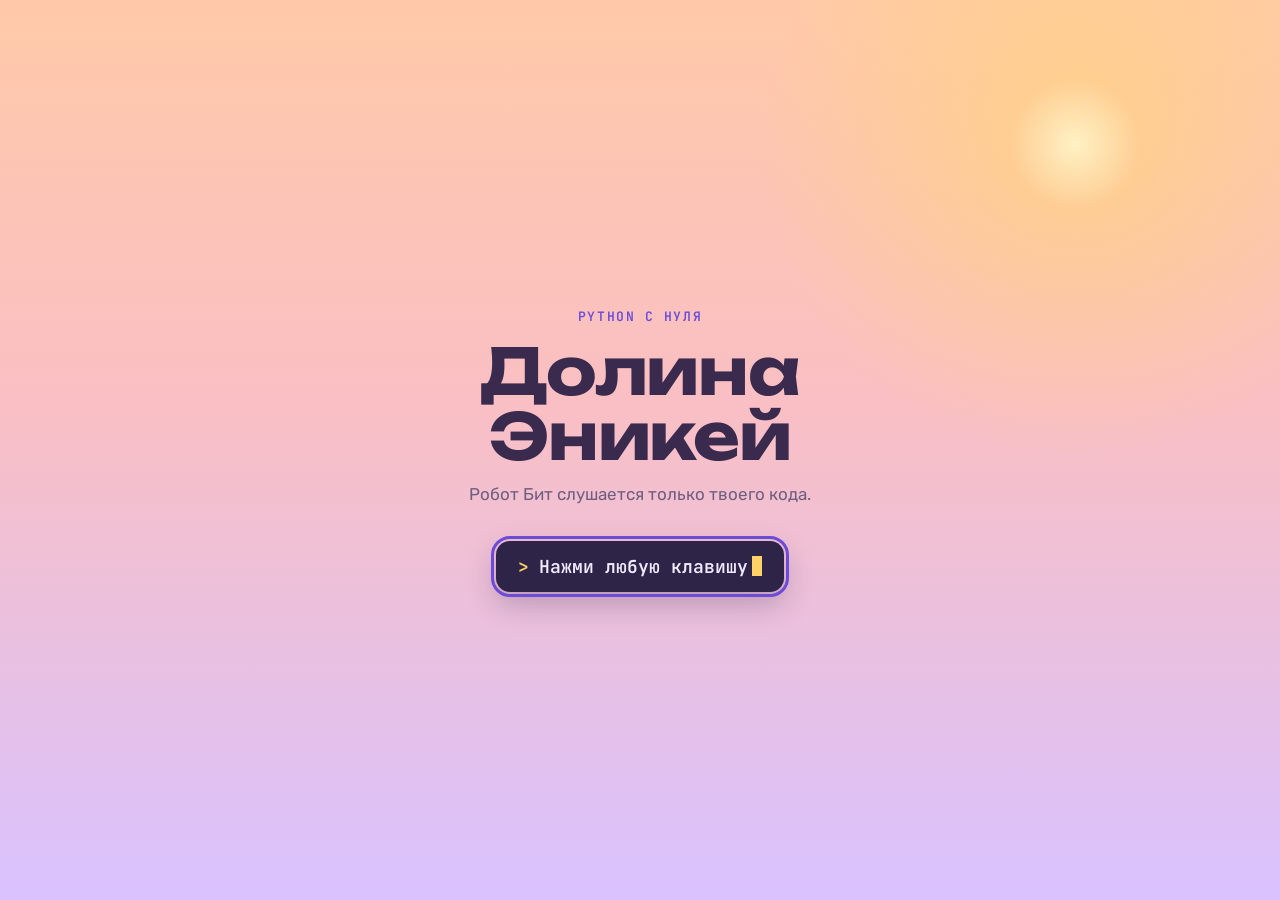
==== commit eda2abb0: "Карта долины и страница героя в стиле заката, полёт кристаллов, глитч Сбоя, палитра кадров и грамоты" ====
--- a/index.html
+++ b/index.html
@@ -40,41 +40,31 @@
 
   <main>
     <section class="code-pane" aria-label="Задание и код">
-      <!-- Верх панели: задание и подсказки. На компьютере прокручивается сам, а редактор, «Запуск» и журнал всегда на виду -->
-      <div class="pane-top" id="paneTop">
-        <!-- Режим показа (?show): подпись к уровню вместо задания -->
-        <div class="reel-cap" id="reelCap"><p class="reel-lesson" id="reelLesson"></p><h2 id="reelTitle"></h2><p class="reel-what" id="reelWhat"></p></div>
-        <!-- Испытание Сбоя: идёт попытка — сколько решено, «Завершить» и «Выйти» (js/app.js, раздел «Испытание Сбоя») -->
-        <div class="trial-bar" id="trialBar" hidden>
-          <span class="tb-ico" title="Испытание Сбоя"><svg viewBox="0 0 24 24" aria-hidden="true"><path d="M14.5 17.5 3 6V3h3l11.5 11.5"/><path d="m13 19 6-6M16 16l4 4M19 21l2-2"/><path d="M9.5 6.5 21 18M14 5l7-2-2 7"/></svg></span>
-          <span class="tb-text"><b id="trialCount"></b><span class="tb-note">без подсказок</span></span>
-          <span class="tb-btns">
-            <button type="button" class="btn secondary" id="trialFinish">Завершить</button>
-            <button type="button" class="btn ghost" id="trialPause" title="Испытание подождёт: продолжить можно с карты долины">Выйти</button>
-          </span>
-        </div>
-        <!-- Домашка по ссылке (#hw=…): какие задания задал репетитор и какие уже готовы -->
-        <div class="hw" id="hw" hidden>
-          <div class="hw-head"><b id="hwTitle">Домашка</b><span id="hwCount"></span><button type="button" class="hw-x" id="hwHide" aria-label="Скрыть домашку" title="Скрыть домашку">×</button></div>
-          <div class="hw-list" id="hwList"></div>
-        </div>
-        <article class="task">
-          <p class="num-line" id="taskNum"></p>
-          <h2 id="taskTitle"></h2>
-          <p class="goal" id="taskGoal"></p>
-          <p class="new"><b id="taskNewLbl">Новое:</b> <span id="taskNew"></span></p>
-          <div class="chips" id="chips" aria-label="Команды для этого задания"></div>
-          <!-- Команд много — они свёрнуты в одну строку, кнопка показывает все -->
-          <button type="button" class="chips-more" id="chipsMore" aria-controls="chips" aria-expanded="false" hidden></button>
-          <!-- Задание в консоли Python: как должно получиться (ввод и вывод первой проверки) -->
-          <div class="py-sample" id="pySample" hidden></div>
-        </article>
-
-        <div class="hints">
-          <div class="hints-row"><button type="button" class="btn secondary" id="hintBtn">Подсказка 1 из 2</button></div>
-          <div id="hintBox" class="hints"></div>
-        </div>
-      </div>
+      <!-- Режим показа (?show): подпись к уровню вместо задания -->
+      <div class="reel-cap" id="reelCap"><p class="reel-lesson" id="reelLesson"></p><h2 id="reelTitle"></h2><p class="reel-what" id="reelWhat"></p></div>
+      <!-- Испытание Сбоя: идёт попытка — сколько решено, «Завершить» и «Выйти» (js/app.js, раздел «Испытание Сбоя») -->
+      <div class="trial-bar" id="trialBar" hidden>
+        <span class="tb-ico" title="Испытание Сбоя"><svg viewBox="0 0 24 24" aria-hidden="true"><path d="M14.5 17.5 3 6V3h3l11.5 11.5"/><path d="m13 19 6-6M16 16l4 4M19 21l2-2"/><path d="M9.5 6.5 21 18M14 5l7-2-2 7"/></svg></span>
+        <span class="tb-text"><b id="trialCount"></b><span class="tb-note">без подсказок</span></span>
+        <span class="tb-btns">
+          <button type="button" class="btn secondary" id="trialFinish">Завершить</button>
+          <button type="button" class="btn ghost" id="trialPause" title="Испытание подождёт: продолжить можно с карты долины">Выйти</button>
+        </span>
+      </div>
+      <!-- Домашка по ссылке (#hw=…): какие задания задал репетитор и какие уже готовы -->
+      <div class="hw" id="hw" hidden>
+        <div class="hw-head"><b id="hwTitle">Домашка</b><span id="hwCount"></span><button type="button" class="hw-x" id="hwHide" aria-label="Скрыть домашку" title="Скрыть домашку">×</button></div>
+        <div class="hw-list" id="hwList"></div>
+      </div>
+      <article class="task">
+        <p class="num-line" id="taskNum"></p>
+        <h2 id="taskTitle"></h2>
+        <p class="goal" id="taskGoal"></p>
+        <p class="new"><b id="taskNewLbl">Новое:</b> <span id="taskNew"></span></p>
+        <div class="chips" id="chips" aria-label="Команды для этого задания"></div>
+        <!-- Задание в консоли Python: как должно получиться (ввод и вывод первой проверки) -->
+        <div class="py-sample" id="pySample" hidden></div>
+      </article>
 
       <div class="editor">
         <div class="ed-bar"><span class="file" id="edFile">герой.py</span><span class="ed-tools">
@@ -96,14 +86,19 @@
       <div class="vars" id="vars" aria-live="off" hidden></div>
 
       <div class="controls">
-        <button type="button" class="btn primary" id="runBtn" title="Запустить программу — или Ctrl+Enter в редакторе">Запуск</button>
+        <button type="button" class="btn primary" id="runBtn">Запуск</button>
         <button type="button" class="btn secondary" id="stepBtn">Шаг</button>
         <button type="button" class="btn secondary guess-btn" id="guessBtn" aria-pressed="false" title="Покажи на карте, где остановится Бит, — и проверим">Угадай</button>
         <button type="button" class="btn ghost" id="stopBtn" disabled>Стоп</button>
-        <label class="speed" title="Скорость Бита"><span class="sp-cap">Скорость</span> <input type="range" id="speed" min="0.5" max="3" step="0.5" value="1"><output id="speedVal">1,0×</output></label>
+        <label class="speed">Скорость <input type="range" id="speed" min="0.5" max="3" step="0.5" value="1"><output id="speedVal">1,0×</output></label>
       </div>
 
       <div class="out" id="out" role="log" aria-live="polite"></div>
+
+      <div class="hints">
+        <div class="hints-row"><button type="button" class="btn secondary" id="hintBtn">Подсказка 1 из 2</button></div>
+        <div id="hintBox" class="hints"></div>
+      </div>
     </section>
 
     <section class="world" aria-label="Игровой мир">
@@ -141,6 +136,7 @@
         <button type="button" class="hud-btn icon-btn" id="soundBtn" aria-pressed="true"></button>
         <button type="button" class="hud-btn" id="topBtn" aria-pressed="false">Вид сверху</button>
         <button type="button" class="hud-btn" id="newMapsBtn">Новые карты</button>
+        <button type="button" class="hud-btn" id="liteBtn" aria-pressed="false">Лёгкая графика</button>
       </div>
       <div class="hud bl"><div class="hud-box coins" id="coins" hidden></div></div>
       <div class="reel-toast" id="reelToast" hidden></div>
--- a/css/style.css
+++ b/css/style.css
@@ -1,9 +1,13 @@
 :root {
-  --bg: #E8ECF8; --panel: #FFFFFF; --panel-2: #F2F4FB; --ink: #1B1E3C; --muted: #5A6084; --line: #D4DAEE;
-  --accent: #5B45E0; --accent-ink: #FFFFFF; --accent-soft: #E6E1FF;
-  --gold: #D9960F; --gold-star: #F5B82E; --mint: #11917A; --danger: #D93D22;
-  --sky1: #A6D6FF; --sky2: #F8DDEB; --hud: rgba(255,255,255,.78);
-  --vm-grass: #CDEBB4; --vm-grass2: #B5DD97; --vm-river: #8DCFF5; --vm-rock: #A7AEC8; --vm-tree: #4CA86A; --vm-path: #8A7A5C;
+  --bg: #FFF0E6; --panel: #FFFFFF; --panel-2: #FFF7F0; --ink: #3A2A4D; --muted: #6E5E80; --line: #F0D9CC;
+  --accent: #6B4BD8; --accent-ink: #FFFFFF; --accent-soft: #EFE6FF; --accent-deep: #4B32A6;
+  --gold: #C9850A; --gold-star: #F5B82E; --mint: #1E9E7E; --danger: #D9482B; --coral: #FF9F6B;
+  --sky1: #FFC9A8; --sky-mid: #F9BFC4; --sky2: #D9C2FF; --hud: rgba(255,255,255,.8);
+  --sun: radial-gradient(circle at 84% 16%, rgba(255,243,196,.95) 0, rgba(255,212,121,.55) 5%, rgba(255,212,121,0) 24%);
+  --glow1: #FFD9C2; --glow2: #E6DBFF;
+  --code: #2E2447; --code-bar: #3A2D5C; --code-line: #45376B; --code-ink: #F3E9FF; --code-dim: #75688F; --code-com: #8F82A8; --code-chip: #45376B;
+  --shadow: 0 10px 24px rgba(107,75,216,.10), 0 2px 6px rgba(58,42,77,.06);
+  --vm-grass: #CDEBB4; --vm-grass2: #B5DD97; --vm-river: #8DCFF5; --vm-rock: #B7AEC8; --vm-tree: #4CA86A; --vm-path: #C9A06E;
   --ui: "Rubik", "Segoe UI", system-ui, sans-serif;
   --display: "Unbounded", "Rubik", "Segoe UI", sans-serif;
   --mono: "JetBrains Mono", "Consolas", "Menlo", monospace;
@@ -11,26 +15,34 @@
 }
 @media (prefers-color-scheme: dark) {
   :root:not([data-theme="light"]) {
-    --bg: #12142B; --panel: #1B1E3C; --panel-2: #22264A; --ink: #ECEEFF; --muted: #A3A9CE; --line: #30355F;
-    --accent: #8C7BFF; --accent-ink: #12142B; --accent-soft: #2D2A62;
-    --gold: #FFC83D; --gold-star: #FFC83D; --mint: #3FD3B5; --danger: #FF7456;
-    --sky1: #1C2352; --sky2: #43275E; --hud: rgba(27,30,60,.8);
-    --vm-grass: #1F3B30; --vm-grass2: #274A38; --vm-river: #2D5C85; --vm-rock: #4A5178; --vm-tree: #2F7A4C; --vm-path: #C9B68E;
+    --bg: #1B1530; --panel: #271F45; --panel-2: #2F2755; --ink: #FBEFE6; --muted: #BDB0D6; --line: #3A3162;
+    --accent: #A996FF; --accent-ink: #1B1530; --accent-soft: #3A2F70; --accent-deep: #6B58C9;
+    --gold: #FFC83D; --gold-star: #FFC83D; --mint: #3FD3B5; --danger: #FF7456; --coral: #FFA877;
+    --sky1: #2A1B4F; --sky-mid: #4A2560; --sky2: #6A2F66; --hud: rgba(39,31,69,.82);
+    --sun: radial-gradient(circle at 84% 16%, rgba(255,240,220,.9) 0, rgba(255,240,220,.28) 3%, rgba(255,240,220,0) 11%);
+    --glow1: rgba(255,168,119,.12); --glow2: rgba(169,150,255,.14);
+    --code: #150F29; --code-bar: #211A3F; --code-line: #3A3162; --code-ink: #F3E9FF; --code-dim: #6F638F; --code-com: #8F82A8; --code-chip: #3A3162;
+    --shadow: 0 10px 24px rgba(0,0,0,.28), 0 2px 6px rgba(0,0,0,.2);
+    --vm-grass: #24402F; --vm-grass2: #2B4D39; --vm-river: #2D5C85; --vm-rock: #4F4878; --vm-tree: #2F7A4C; --vm-path: #C9B68E;
     color-scheme: dark;
   }
 }
 :root[data-theme="dark"] {
-  --bg: #12142B; --panel: #1B1E3C; --panel-2: #22264A; --ink: #ECEEFF; --muted: #A3A9CE; --line: #30355F;
-  --accent: #8C7BFF; --accent-ink: #12142B; --accent-soft: #2D2A62;
-  --gold: #FFC83D; --gold-star: #FFC83D; --mint: #3FD3B5; --danger: #FF7456;
-  --sky1: #1C2352; --sky2: #43275E; --hud: rgba(27,30,60,.8);
-  --vm-grass: #1F3B30; --vm-grass2: #274A38; --vm-river: #2D5C85; --vm-rock: #4A5178; --vm-tree: #2F7A4C; --vm-path: #C9B68E;
+  --bg: #1B1530; --panel: #271F45; --panel-2: #2F2755; --ink: #FBEFE6; --muted: #BDB0D6; --line: #3A3162;
+  --accent: #A996FF; --accent-ink: #1B1530; --accent-soft: #3A2F70; --accent-deep: #6B58C9;
+  --gold: #FFC83D; --gold-star: #FFC83D; --mint: #3FD3B5; --danger: #FF7456; --coral: #FFA877;
+  --sky1: #2A1B4F; --sky-mid: #4A2560; --sky2: #6A2F66; --hud: rgba(39,31,69,.82);
+  --sun: radial-gradient(circle at 84% 16%, rgba(255,240,220,.9) 0, rgba(255,240,220,.28) 3%, rgba(255,240,220,0) 11%);
+  --glow1: rgba(255,168,119,.12); --glow2: rgba(169,150,255,.14);
+  --code: #150F29; --code-bar: #211A3F; --code-line: #3A3162; --code-ink: #F3E9FF; --code-dim: #6F638F; --code-com: #8F82A8; --code-chip: #3A3162;
+  --shadow: 0 10px 24px rgba(0,0,0,.28), 0 2px 6px rgba(0,0,0,.2);
+  --vm-grass: #24402F; --vm-grass2: #2B4D39; --vm-river: #2D5C85; --vm-rock: #4F4878; --vm-tree: #2F7A4C; --vm-path: #C9B68E;
   color-scheme: dark;
 }
 :root { box-sizing: border-box; padding-top: env(safe-area-inset-top, 0px); padding-bottom: env(safe-area-inset-bottom, 0px); }
 *, *::before, *::after { box-sizing: inherit; }
 html { scroll-padding-top: env(safe-area-inset-top, 0px); height: 100%; }
-body { margin: 0; height: 100%; background: var(--bg); color: var(--ink); font: 15px/1.5 var(--ui); -webkit-font-smoothing: antialiased; }
+body { margin: 0; height: 100%; background: radial-gradient(900px 500px at 88% -10%, var(--glow1), transparent 70%), radial-gradient(800px 600px at -5% 105%, var(--glow2), transparent 70%), var(--bg); background-attachment: fixed; color: var(--ink); font: 15px/1.5 var(--ui); -webkit-font-smoothing: antialiased; }
 [hidden] { display: none !important; }
 button { font: inherit; color: inherit; cursor: pointer; }
 button:disabled { cursor: default; opacity: .45; }
@@ -57,10 +69,11 @@
 .map-btn .mb-stars { color: var(--gold); font-weight: 600; white-space: nowrap; }
 .sr-only { position: absolute; width: 1px; height: 1px; overflow: hidden; clip: rect(0 0 0 0); white-space: nowrap; }
 .tabs { display: flex; gap: 8px; flex-wrap: wrap; }
-.tab { display: flex; align-items: center; gap: 8px; padding: 6px 12px 6px 6px; border: 1.5px solid var(--line); border-radius: 999px; background: var(--panel); }
+.tab { transition: transform .12s, box-shadow .12s, border-color .12s; display: flex; align-items: center; gap: 8px; padding: 6px 12px 6px 6px; border: 1.5px solid var(--line); border-radius: 999px; background: var(--panel); }
 .tab .num { display: grid; place-items: center; width: 28px; height: 28px; border-radius: 50%; background: var(--panel-2); font: 700 13px var(--display); }
 .tab .nm { font-weight: 500; }
-.tab.active { border-color: var(--accent); background: var(--accent-soft); }
+.tab:hover { transform: translateY(-1px); }
+.tab.active { border-color: var(--accent); background: var(--accent-soft); box-shadow: 0 3px 0 color-mix(in srgb, var(--accent) 35%, transparent); }
 .tab.active .num { background: var(--accent); color: var(--accent-ink); }
 /* Разминка (задание из прошлого урока) и задание со звёздочкой */
 .tab.warm { border-style: dashed; padding-right: 6px; gap: 4px; }
@@ -74,11 +87,11 @@
 .res-stars i.warm { color: var(--mint); }
 /* Задания в консоли Python: вкладки с ›_ и номером */
 .tab.py { padding-right: 10px; gap: 4px; border-color: color-mix(in srgb, #FFD166 55%, var(--line)); }
-.tab.py .num { background: #171A36; color: #FFD166; font: 700 12px var(--mono); }
+.tab.py .num { background: var(--code); color: #FFD166; font: 700 12px var(--mono); }
 .tab.py.active { background: color-mix(in srgb, #FFD166 16%, var(--panel)); border-color: #E0AE2C; }
-.tab.py.active .num { background: #FFD166; color: #171A36; }
+.tab.py.active .num { background: #FFD166; color: var(--code); }
 .tab.py .nm { font: 600 13px var(--mono); }
-.res-stars i.py { color: #171A36; font: 700 34px var(--mono); background: #FFD166; border-radius: 14px; padding: 2px 10px; display: inline-block; }
+.res-stars i.py { color: var(--code); font: 700 34px var(--mono); background: #FFD166; border-radius: 14px; padding: 2px 10px; display: inline-block; }
 .hw-check.py { font-family: var(--mono); font-size: 12.5px; }
 /* Испытание Сбоя: вкладки испытаний и счёт в карточке результата */
 .tab.exam { border-color: color-mix(in srgb, var(--danger) 45%, var(--line)); }
@@ -95,7 +108,7 @@
 main > * { min-width: 0; }
 .code-pane { display: flex; flex-direction: column; gap: 12px; min-height: 0; overflow-y: auto; padding-right: 2px; }
 
-.task { background: var(--panel); border-radius: 18px; padding: 16px 18px; border: 1px solid var(--line); }
+.task { background: var(--panel); border-radius: 22px; padding: 18px 20px; box-shadow: var(--shadow); }
 .task .num-line { color: var(--muted); font-size: 13px; margin: 0 0 2px; }
 .task h2 { margin: 0 0 8px; font: 700 20px/1.2 var(--display); }
 .task .goal { margin: 0 0 10px; max-width: 60ch; }
@@ -104,29 +117,19 @@
 .chips { display: flex; gap: 6px; flex-wrap: wrap; }
 .chip { font: 600 13px var(--mono); padding: 5px 10px; border-radius: 8px; border: 1.5px dashed var(--line); background: transparent; color: var(--gold); }
 .chip:hover { border-style: solid; border-color: var(--gold); }
-/* Команд много — свёрнуты в одну строку; «Все команды» разворачивает (js/app.js, fitChips) */
-.chips.fold { overflow: hidden; }
-.chips-more { display: block; margin: 8px 0 0; padding: 0; border: 0; background: none; color: var(--accent); font: 600 13px var(--ui); }
-.chips-more:hover { text-decoration: underline; }
-/* Верх панели: подпись ролика, испытание, домашка, задание и подсказки */
-.pane-top { display: flex; flex-direction: column; gap: 12px; }
-.pane-top > * { flex-shrink: 0; }
-/* Вкладки не помещаются в строку — у неактивных остаются номер и звёзды (js/app.js, fitTabs) */
-.tabs.compact .tab:not(.active) .nm { display: none; }
-.tabs.compact .tab:not(.active) { padding-right: 10px; }
 
 /* Редактор */
-.editor { background: #171A36; border-radius: 18px; overflow: hidden; box-shadow: inset 0 0 0 1px #2B2F5C; flex-shrink: 0; }
-.ed-bar { display: flex; align-items: center; justify-content: space-between; padding: 8px 14px; background: #1F2346; color: #9FA5D6; font-size: 13px; }
+.editor { background: var(--code); border-radius: 22px; overflow: hidden; box-shadow: inset 0 0 0 1px var(--code-line); flex-shrink: 0; }
+.ed-bar { display: flex; align-items: center; justify-content: space-between; padding: 8px 14px; background: var(--code-bar); color: #B7A6D6; font-size: 13px; }
 .ed-bar .file { font-family: var(--mono); }
 .ed-tools { display: inline-flex; align-items: center; gap: 6px; }
-#bigBtn { font-weight: 700; padding: 2px 8px; border: 1px solid #3A3F70; }
-#bigBtn[aria-pressed="true"] { color: #171A36; background: #FFD166; border-color: #FFD166; }
-.ed-bar button { background: none; border: 0; color: #9FA5D6; padding: 2px 4px; font-size: 13px; border-radius: 6px; }
+#bigBtn { font-weight: 700; padding: 2px 8px; border: 1px solid var(--code-line); }
+#bigBtn[aria-pressed="true"] { color: var(--code); background: #FFD166; border-color: #FFD166; }
+.ed-bar button { background: none; border: 0; color: #B7A6D6; padding: 2px 4px; font-size: 13px; border-radius: 6px; }
 .ed-bar button:hover { color: #fff; }
 .ed-scroll { overflow: auto; height: clamp(200px, 30vh, 340px); }
 .ed-inner { display: inline-flex; min-width: 100%; min-height: 100%; }
-.gutter { padding: 12px 8px 12px 12px; text-align: right; color: #50567F; font: 15px/24px var(--mono); user-select: none; min-width: 42px; }
+.gutter { padding: 12px 8px 12px 12px; text-align: right; color: var(--code-dim); font: 15px/24px var(--mono); user-select: none; min-width: 42px; }
 .gutter span { display: block; }
 .gutter span.on.run { color: #FFD166; }
 .gutter span.on.err { color: #FF8A70; }
@@ -134,7 +137,7 @@
 .ed-code pre, .ed-code textarea {
   grid-area: 1 / 1; margin: 0; padding: 12px 18px 12px 10px; border: 0;
   font: 15px/24px var(--mono); white-space: pre; tab-size: 4; letter-spacing: 0;
-  background: transparent; color: #E6E8FF;
+  background: transparent; color: var(--code-ink);
 }
 .ed-code pre { position: relative; z-index: 1; pointer-events: none; min-width: max-content; }
 .ed-code textarea { z-index: 2; color: transparent; caret-color: #FFD166; resize: none; overflow: hidden; outline: none; width: 100%; height: 100%; }
@@ -144,40 +147,43 @@
 .band.run { background: rgba(255,209,102,.16); box-shadow: inset 3px 0 0 #FFD166; }
 .band.err { background: rgba(255,116,86,.2); box-shadow: inset 3px 0 0 #FF7456; }
 /* Панель «Переменные» под редактором */
-.vars { display: flex; flex-wrap: wrap; align-items: center; gap: 6px; padding: 8px 12px; border-radius: 14px; background: #1F2346; color: #C9CDF2; font: 13px/1.4 var(--mono); flex-shrink: 0; }
+.vars { display: flex; flex-wrap: wrap; align-items: center; gap: 6px; padding: 8px 12px; border-radius: 14px; background: var(--code-bar); color: #C9CDF2; font: 13px/1.4 var(--mono); flex-shrink: 0; }
 .vars[hidden] { display: none; }
-.vars-cap { font: 600 12px var(--ui); color: #9FA5D6; margin-right: 2px; }
+.vars-cap { font: 600 12px var(--ui); color: #B7A6D6; margin-right: 2px; }
 .vars-none { color: #6B7099; font-family: var(--ui); font-size: 12px; }
 .vars-sep { flex: 1; min-width: 8px; }
-.var { padding: 2px 8px; border-radius: 7px; background: #2A2F5C; white-space: nowrap; }
+.var { padding: 2px 8px; border-radius: 7px; background: var(--code-chip); white-space: nowrap; }
 .var b { color: #FFD166; font-weight: 600; }
 .var.loc b { color: #8FD3FF; }
 .var.bit { background: transparent; box-shadow: inset 0 0 0 1px #3A4078; }
 .var.bit b { color: #7FE0C8; }
 .var.changed { animation: varFlash .9s ease; }
-@keyframes varFlash { 0% { background: #FFD166; color: #1B1E3C; } 100% { background: #2A2F5C; } }
+@keyframes varFlash { 0% { background: #FFD166; color: #3A2A4D; } 100% { background: var(--code-chip); } }
 @media (prefers-reduced-motion: reduce) { .var.changed { animation: none; box-shadow: inset 0 0 0 1px #FFD166; } }
 .t-kw { color: #FF8FB1; font-weight: 600; }
 .t-hero { color: #FFD166; }
 .t-fn { color: #8FD3FF; }
 .t-num { color: #7FE0C8; }
 .t-str { color: #B8F28B; }
-.t-com { color: #7479A6; font-style: italic; }
+.t-com { color: var(--code-com); font-style: italic; }
 body.is-running .ed-code textarea { cursor: default; }
 
 /* Управление */
 .controls { display: flex; gap: 8px; align-items: center; flex-wrap: wrap; }
-.btn { border: 0; border-radius: 12px; padding: 10px 16px; font-weight: 600; }
-.btn.primary { background: var(--accent); color: var(--accent-ink); padding: 10px 22px; font-size: 16px; }
+.btn { border: 0; border-radius: 14px; padding: 10px 16px; font-weight: 600; transition: transform .09s, box-shadow .09s, filter .15s; }
+.btn.primary { background: linear-gradient(180deg, color-mix(in srgb, var(--accent) 86%, #fff), var(--accent)); color: var(--accent-ink); padding: 10px 22px; font-size: 16px;
+  box-shadow: 0 4px 0 var(--accent-deep), 0 10px 18px color-mix(in srgb, var(--accent) 28%, transparent); }
+.btn.primary:not(:disabled):active { transform: translateY(3px); box-shadow: 0 1px 0 var(--accent-deep); }
 .btn.primary:not(:disabled):hover { filter: brightness(1.08); }
 .btn.secondary { background: var(--panel); border: 1.5px solid var(--line); }
+.btn.secondary:not(:disabled):active { transform: translateY(1px); }
 .btn.ghost { background: transparent; border: 1.5px solid transparent; color: var(--muted); }
 .speed { display: flex; align-items: center; gap: 8px; margin-left: auto; color: var(--muted); font-size: 13px; }
 .speed input { width: 90px; accent-color: var(--accent); }
 .speed output { min-width: 34px; font-variant-numeric: tabular-nums; }
 
 /* Консоль */
-.out { background: var(--panel); border: 1px solid var(--line); border-radius: 16px; padding: 10px 12px; min-height: 90px; max-height: 210px; overflow-y: auto; display: flex; flex-direction: column; gap: 6px; font-size: 14px; }
+.out { background: var(--panel); border: 1px solid var(--line); border-radius: 18px; padding: 10px 12px; min-height: 90px; max-height: 210px; overflow-y: auto; display: flex; flex-direction: column; gap: 6px; font-size: 14px; }
 .msg { padding: 6px 10px; border-radius: 10px; }
 .msg.info { color: var(--muted); padding-left: 0; }
 .msg.map { color: var(--muted); font-weight: 600; font-size: 13px; padding: 2px 0 0; }
@@ -195,32 +201,9 @@
 .hint.sol .cap { color: var(--gold); }
 .hint pre { margin: 0; font: 13px/1.6 var(--mono); white-space: pre-wrap; }
 
-/* Компьютер: панель кода не прокручивается целиком. Сверху задание (прокручивается само, не выше половины),
-   редактор забирает свободную высоту, «Запуск», «Шаг» и журнал всегда на виду */
-@media (min-width: 901px) {
-  .top { gap: 8px 20px; padding: 10px 16px; }
-  .code-pane { overflow: hidden; gap: 10px; padding-right: 0; }
-  .pane-top { flex: 0 1 auto; min-height: 90px; max-height: 34%; overflow-y: auto; overscroll-behavior: contain; padding-right: 2px; gap: 10px; }
-  /* ниже ещё есть текст — край задания мягко тает (js/app.js, paneShade) */
-  .pane-top.more { -webkit-mask-image: linear-gradient(to bottom, #000 calc(100% - 34px), transparent); mask-image: linear-gradient(to bottom, #000 calc(100% - 34px), transparent); }
-  .task { padding: 12px 16px; }
-  .task h2 { margin-bottom: 4px; font-size: 19px; }
-  .task .goal { margin-bottom: 8px; }
-  .task .new { margin-bottom: 10px; padding: 6px 10px; }
-  .editor { flex: 1 1 0; min-height: 132px; display: flex; flex-direction: column; }
-  .ed-scroll { flex: 1 1 auto; height: auto; min-height: 0; }
-  .speed input { width: 76px; }
-  /* подпись «Скорость» — только для экранного диктора и во всплывающей подсказке: так кнопки помещаются в одну строку */
-  .speed .sp-cap { position: absolute; width: 1px; height: 1px; overflow: hidden; clip-path: inset(50%); white-space: nowrap; }
-  .out { flex: none; height: clamp(64px, 12.5vh, 150px); min-height: 0; max-height: none; padding: 8px 12px; }
-  .tabs { flex-wrap: nowrap; overflow-x: auto; scrollbar-width: thin; padding-bottom: 2px; }
-  .tab { flex-shrink: 0; padding-top: 4px; padding-bottom: 4px; }
-  /* «Стоп» нужен, только пока программа идёт, — тогда он встаёт на место «Угадай» */
-  body:not(.is-running) #stopBtn { display: none; }
-  body.is-running #guessBtn { display: none; }
-}
 /* Мир */
-.world { position: relative; min-height: 0; border-radius: 24px; overflow: hidden; background: linear-gradient(180deg, var(--sky1), var(--sky2)); }
+.world { position: relative; min-height: 0; border-radius: 28px; overflow: hidden; box-shadow: var(--shadow);
+  background: var(--sun), linear-gradient(180deg, var(--sky1), var(--sky-mid) 45%, var(--sky2)); }
 #stage { position: absolute; inset: 0; z-index: 1; }
 #stage canvas { display: block; touch-action: pan-y; cursor: grab; }
 #stage canvas:active { cursor: grabbing; }
@@ -255,7 +238,7 @@
 .coins::before { content: ""; display: inline-block; width: 12px; height: 12px; border-radius: 50%; background: var(--gold-star); margin-right: 8px; vertical-align: -1px; box-shadow: inset 0 0 0 2px rgba(0,0,0,.12); }
 
 .bubble { position: absolute; left: 0; top: 0; z-index: 4; pointer-events: none; opacity: 0; transition: opacity .15s;
-  background: #fff; color: #1B1E3C; font: 600 14px/1.2 var(--ui); padding: 7px 12px; border-radius: 14px; white-space: nowrap; box-shadow: 0 6px 18px rgba(20,20,60,.18); border: 2px solid #fff; }
+  background: #fff; color: #3A2A4D; font: 600 14px/1.2 var(--ui); padding: 7px 12px; border-radius: 14px; white-space: nowrap; box-shadow: 0 6px 18px rgba(20,20,60,.18); border: 2px solid #fff; }
 .bubble::after { content: ""; position: absolute; left: 50%; bottom: -8px; margin-left: -7px; border: 7px solid transparent; border-bottom: 0; border-top-color: inherit; }
 .bubble.show { opacity: 1; }
 .bubble.yes { border-color: #3FD3B5; }
@@ -267,7 +250,11 @@
 .res-card { background: var(--panel); border-radius: 22px; padding: 22px 26px; width: min(380px, 100%); box-shadow: 0 20px 50px rgba(18,20,43,.3); }
 .res-stars { font-size: 40px; line-height: 1; margin-bottom: 8px; }
 .res-stars i { font-style: normal; color: var(--line); }
-.res-stars i.on { color: var(--gold-star); }
+.res-stars i.on { color: var(--gold-star); display: inline-block; animation: starPop .6s cubic-bezier(.3,1.5,.5,1) both; text-shadow: 0 0 18px color-mix(in srgb, var(--gold-star) 55%, transparent); }
+.res-stars i.on:nth-child(2) { animation-delay: .14s; }
+.res-stars i.on:nth-child(3) { animation-delay: .28s; }
+@keyframes starPop { 0% { transform: scale(0) rotate(-40deg); opacity: 0; } 60% { transform: scale(1.35) rotate(8deg); opacity: 1; } 100% { transform: scale(1) rotate(0); } }
+@media (prefers-reduced-motion: reduce) { .res-stars i.on { animation: none; } }
 .res-card h3 { margin: 0 0 10px; font: 700 18px/1.25 var(--display); }
 .res-card ul { list-style: none; margin: 0 0 16px; padding: 0; display: grid; gap: 6px; font-size: 14px; }
 .res-card li { color: var(--muted); padding-left: 24px; position: relative; }
@@ -291,7 +278,7 @@
 .gear-list { list-style: none; margin: 0 0 14px; padding: 0; display: grid; gap: 6px; }
 .gear-item { width: 100%; display: flex; justify-content: space-between; align-items: center; gap: 8px; padding: 8px 12px; border-radius: 12px;
   border: 1.5px solid var(--line); background: var(--panel); color: var(--ink); font-size: 14px; text-align: left; }
-.gear-item[aria-pressed="true"] { border-color: var(--accent); background: var(--accent-soft); }
+.gear-item[aria-pressed="true"] { border-color: var(--accent); background: var(--accent-soft); box-shadow: 0 6px 14px color-mix(in srgb, var(--accent) 22%, transparent); }
 .gear-item:disabled { color: var(--muted); border-style: dashed; }
 .gi-state { font-size: 12px; color: var(--muted); white-space: nowrap; }
 .gear-item[aria-pressed="true"] .gi-state { color: var(--accent); font-weight: 600; }
@@ -333,13 +320,13 @@
 /* Заставка */
 .splash { position: fixed; inset: 0; z-index: 50; display: grid; place-items: center; padding: 24px;
   padding-top: calc(24px + env(safe-area-inset-top, 0px)); padding-bottom: calc(24px + env(safe-area-inset-bottom, 0px));
-  background: linear-gradient(180deg, var(--sky1), var(--sky2)); transition: opacity .35s, visibility .35s; }
+  background: var(--sun), linear-gradient(180deg, var(--sky1), var(--sky-mid) 45%, var(--sky2)); transition: opacity .35s, visibility .35s; }
 .splash.hide { opacity: 0; visibility: hidden; }
 .splash-inner { text-align: center; max-width: 560px; }
 .splash-kicker { font: 600 13px var(--mono); letter-spacing: .12em; text-transform: uppercase; color: var(--accent); margin: 0 0 14px; }
 .splash h2 { margin: 0 0 12px; font: 700 clamp(34px, 8vw, 64px)/1.02 var(--display); letter-spacing: -.02em; }
 .splash p.lead { margin: 0 auto 34px; color: var(--muted); font-size: 17px; max-width: 40ch; }
-.splash-btn { font: 600 18px var(--mono); background: #171A36; color: #E6E8FF; border: 0; border-radius: 14px; padding: 14px 22px; box-shadow: 0 12px 30px rgba(23,26,54,.25); }
+.splash-btn { font: 600 18px var(--mono); background: var(--code); color: var(--code-ink); border: 0; border-radius: 14px; padding: 14px 22px; box-shadow: 0 12px 30px rgba(23,26,54,.25); }
 .splash-btn .p { color: #FFD166; margin-right: 10px; }
 .splash-btn .cur { display: inline-block; width: .6em; height: 1.1em; vertical-align: -3px; margin-left: 4px; background: #FFD166; animation: blink 1s steps(1) infinite; }
 .splash-btn .touch { display: none; }
@@ -424,7 +411,7 @@
 .reel-lead { margin: 0 auto; max-width: 32ch; font-size: clamp(18px, 2.5vw, 28px); line-height: 1.35; color: #DCD7FF; }
 .reel-lead:empty { display: none; }
 .reel-lines { list-style: none; margin: 0 auto; padding: 0; display: grid; gap: 8px; font-size: clamp(17px, 2.2vw, 24px); color: #DCD7FF; }
-.reel-cta { display: inline-block; margin: 26px 0 0; padding: 14px 26px; border-radius: 999px; background: #FFD166; color: #1B1E3C;
+.reel-cta { display: inline-block; margin: 26px 0 0; padding: 14px 26px; border-radius: 999px; background: #FFD166; color: #3A2A4D;
   font-weight: 700; font-size: clamp(17px, 2.2vw, 24px); box-shadow: 0 10px 30px rgba(255,209,102,.3); }
 .reel-hint { position: absolute; left: 0; right: 0; bottom: 22px; margin: 0; text-align: center; font-size: 14px; color: rgba(255,255,255,.5); }
 /* вертикальное видео (окно уже, чем выше): мир сверху, код снизу */
@@ -439,36 +426,38 @@
 
 /* Карта долины: края по урокам на тропе; «Бит здесь», пройденные края с галочкой, дальние — в тумане */
 .valley { position: fixed; inset: 0; z-index: 40; display: flex; flex-direction: column; align-items: center; padding: 20px 16px; overflow-y: auto;
-  background: rgba(18,20,43,.55); backdrop-filter: blur(6px); -webkit-backdrop-filter: blur(6px); animation: fade .25s ease; }
+  background: rgba(46,36,71,.52); backdrop-filter: blur(6px); -webkit-backdrop-filter: blur(6px); animation: fade .25s ease; }
 .valley[hidden] { display: none; }
-.valley-card { position: relative; flex: none; margin: auto 0; width: min(1080px, 100%); background: var(--panel); border-radius: 28px; padding: 22px 24px 24px;
+.valley-card { position: relative; flex: none; margin: auto 0; width: min(1080px, 100%); background: var(--panel); border-radius: 32px; padding: 22px 24px 24px;
   box-shadow: 0 30px 80px rgba(18,20,43,.45); animation: rise .4s cubic-bezier(.2,.9,.3,1.15); }
 .valley-head { display: flex; align-items: flex-start; justify-content: space-between; gap: 12px; margin-bottom: 14px; }
 .valley-head h2 { margin: 0; font: 700 26px/1.15 var(--display); }
 .valley-head p { margin: 4px 0 0; color: var(--muted); font-size: 15px; }
-.valley-map { position: relative; aspect-ratio: 1000 / 625; border-radius: 20px; overflow: hidden; background: var(--vm-grass); }
+.valley-map { position: relative; aspect-ratio: 1000 / 625; border-radius: 24px; overflow: hidden;
+  background: var(--sun), linear-gradient(180deg, color-mix(in srgb, var(--sky1) 75%, transparent), transparent 58%), var(--vm-grass); }
 .valley-art { position: absolute; inset: 0; width: 100%; height: 100%; display: block; }
 .vnode { position: absolute; transform: translate(-50%, -30px); display: flex; flex-direction: column; align-items: center; gap: 2px; width: 150px;
   padding: 0; border: 0; background: none; color: var(--ink); text-align: center; cursor: pointer; }
-.vn-icon { position: relative; display: grid; place-items: center; width: 60px; height: 60px; border-radius: 50%; background: var(--panel); color: var(--accent);
-  box-shadow: 0 0 0 4px var(--panel), 0 8px 18px rgba(18,20,43,.25); transition: transform .15s; }
+.vn-icon { position: relative; display: grid; place-items: center; width: 64px; height: 64px; border-radius: 50%; background: var(--panel); color: var(--accent);
+  border: 2px solid var(--line); box-shadow: 0 6px 0 color-mix(in srgb, var(--line) 70%, #8a6a5a), 0 12px 18px rgba(58,42,77,.18); transition: transform .15s; }
 .vn-icon svg { width: 30px; height: 30px; fill: none; stroke: currentColor; stroke-width: 1.8; stroke-linecap: round; stroke-linejoin: round; }
 .vnode:hover .vn-icon, .vnode:focus-visible .vn-icon { transform: scale(1.08); }
 .vnode:focus-visible { outline: none; }
-.vnode:focus-visible .vn-icon { box-shadow: 0 0 0 4px var(--accent), 0 8px 18px rgba(18,20,43,.25); }
+.vnode:focus-visible .vn-icon { box-shadow: 0 0 0 4px var(--accent), 0 8px 18px rgba(58,42,77,.25); }
 .vn-name { margin-top: 6px; padding: 2px 10px; border-radius: 999px; background: color-mix(in srgb, var(--panel) 88%, transparent); font-weight: 700; font-size: 14px; line-height: 1.25; }
 .vn-sub { font-size: 12px; color: var(--muted); background: color-mix(in srgb, var(--panel) 75%, transparent); padding: 0 8px; border-radius: 999px; }
 .vn-stars { font-size: 12px; font-weight: 600; color: var(--gold); background: color-mix(in srgb, var(--panel) 75%, transparent); padding: 0 8px; border-radius: 999px; }
 .vn-done { position: absolute; right: -4px; top: -4px; display: grid; place-items: center; width: 22px; height: 22px; border-radius: 50%; background: var(--mint); color: #fff; font-size: 13px; font-weight: 700; }
-.vnode.done .vn-icon { color: var(--mint); }
-.vnode.current .vn-icon { background: var(--accent); color: var(--accent-ink); box-shadow: 0 0 0 4px var(--panel), 0 0 0 9px color-mix(in srgb, var(--accent) 35%, transparent), 0 8px 18px rgba(18,20,43,.25); animation: here 1.8s ease-in-out infinite; }
+.vnode.done .vn-icon { color: #fff; border-color: transparent; background: linear-gradient(180deg, color-mix(in srgb, var(--mint) 70%, #fff), var(--mint)); box-shadow: 0 6px 0 color-mix(in srgb, var(--mint) 60%, #000), 0 12px 18px color-mix(in srgb, var(--mint) 30%, transparent); }
+.vnode.done .vn-done { background: #fff; color: var(--mint); }
+.vnode.current .vn-icon { color: var(--accent-ink); border-color: transparent; background: linear-gradient(180deg, color-mix(in srgb, var(--accent) 86%, #fff), var(--accent)); box-shadow: 0 6px 0 var(--accent-deep), 0 0 0 9px color-mix(in srgb, var(--accent) 28%, transparent), 0 12px 18px rgba(58,42,77,.25); animation: here 1.8s ease-in-out infinite; }
 .vn-here { position: absolute; top: -30px; left: 50%; transform: translateX(-50%); white-space: nowrap; padding: 3px 10px; border-radius: 999px; background: var(--accent); color: var(--accent-ink); font-size: 12px; font-weight: 700; }
 .vn-here::after { content: ""; position: absolute; left: 50%; bottom: -5px; margin-left: -5px; border: 5px solid transparent; border-bottom: 0; border-top-color: var(--accent); }
 .vnode.fog .vn-icon { color: var(--muted); filter: grayscale(1); opacity: .75; }
 .vnode.fog .vn-name, .vnode.fog .vn-sub { opacity: .7; }
-.vnode.fog .vn-icon::before { content: ""; position: absolute; inset: -14px -22px; border-radius: 50%;
-  background: radial-gradient(closest-side, rgba(255,255,255,.85), rgba(255,255,255,0)); pointer-events: none; }
-@keyframes here { 50% { box-shadow: 0 0 0 4px var(--panel), 0 0 0 14px color-mix(in srgb, var(--accent) 12%, transparent), 0 8px 18px rgba(18,20,43,.25); } }
+.vnode.fog .vn-icon::before { content: ""; position: absolute; inset: -16px -26px; border-radius: 50%;
+  background: radial-gradient(closest-side, color-mix(in srgb, var(--sky2) 80%, #fff), transparent); pointer-events: none; z-index: -1; }
+@keyframes here { 50% { box-shadow: 0 6px 0 var(--accent-deep), 0 0 0 15px color-mix(in srgb, var(--accent) 10%, transparent), 0 12px 18px rgba(58,42,77,.25); } }
 /* узкий экран: карта превращается в вертикальную тропу */
 @media (max-width: 700px) {
   .valley { padding: 10px; }
@@ -557,13 +546,13 @@
 /* Итог пролога: карточка для ученика и родителя, её удобно показать или сфотографировать экран */
 body.recap-open { overflow: hidden; }
 .recap { position: fixed; inset: 0; z-index: 40; display: flex; flex-direction: column; align-items: center; padding: 20px 16px; overflow-y: auto;
-  background: rgba(18,20,43,.55); backdrop-filter: blur(6px); -webkit-backdrop-filter: blur(6px); animation: fade .25s ease; }
+  background: rgba(46,36,71,.52); backdrop-filter: blur(6px); -webkit-backdrop-filter: blur(6px); animation: fade .25s ease; }
 .recap[hidden] { display: none; }
 .recap-card { position: relative; flex: none; margin: auto 0; /* по центру, а если не влезает — с начала, с прокруткой */
   width: min(820px, 100%); background: var(--panel); color: var(--ink); border-radius: 28px; padding: 28px 30px 22px;
   box-shadow: 0 30px 80px rgba(18,20,43,.45); overflow: hidden; animation: rise .4s cubic-bezier(.2,.9,.3,1.15); }
 .recap-card::before { content: ""; position: absolute; left: 0; right: 0; top: 0; height: 6px;
-  background: linear-gradient(90deg, var(--accent), #FF6B8B, var(--gold-star), var(--mint)); }
+  background: linear-gradient(90deg, var(--accent), var(--coral), var(--gold-star), var(--mint)); }
 .recap-top { display: flex; gap: 24px; align-items: center; justify-content: space-between; }
 .recap-kicker { margin: 0 0 6px; font-size: 12px; font-weight: 600; letter-spacing: .08em; text-transform: uppercase; color: var(--muted); }
 .recap-head h2 { margin: 0; font: 700 clamp(26px, 4.2vw, 38px)/1.1 var(--display); letter-spacing: -.01em; }
@@ -589,8 +578,8 @@
 .recap-tasks .stars i { font-size: 16px; }
 .recap-cmds { display: flex; flex-wrap: wrap; gap: 5px; }
 .recap-cmds code { font: 600 12.5px var(--mono); padding: 4px 8px; border-radius: 8px; background: var(--panel-2); color: var(--gold); }
-.recap-code { margin: 0; padding: 12px 16px; border-radius: 16px; background: #171A36; color: #E8EAFF; font: 14px/1.65 var(--mono);
-  overflow-x: auto; box-shadow: inset 0 0 0 1px #2B2F5C; }
+.recap-code { margin: 0; padding: 12px 16px; border-radius: 16px; background: var(--code); color: #E8EAFF; font: 14px/1.65 var(--mono);
+  overflow-x: auto; box-shadow: inset 0 0 0 1px var(--code-line); }
 .recap-next p { margin: 0; font-size: 15px; max-width: 70ch; }
 .recap-path { list-style: none; margin: 14px 0 0; padding: 0; display: flex; position: relative; }
 .recap-path::before { content: ""; position: absolute; left: 6%; right: 6%; top: 15px; height: 3px;
@@ -628,17 +617,17 @@
 
 /* Страница героя: остров с Битом, звание, темы курса, достижения. По ссылке — только смотреть */
 .hp { position: fixed; inset: 0; z-index: 42; display: flex; flex-direction: column; align-items: center; padding: 20px 16px; overflow-y: auto;
-  background: rgba(18,20,43,.55); backdrop-filter: blur(6px); -webkit-backdrop-filter: blur(6px); animation: fade .25s ease; }
+  background: rgba(46,36,71,.52); backdrop-filter: blur(6px); -webkit-backdrop-filter: blur(6px); animation: fade .25s ease; }
 .hp.over { z-index: 60; } /* по ссылке — поверх заставки */
 .hp[hidden] { display: none; }
-.hp-card { position: relative; flex: none; margin: auto 0; width: min(1000px, 100%); background: var(--panel); color: var(--ink); border-radius: 28px;
-  padding: 24px 26px 22px; box-shadow: 0 30px 80px rgba(18,20,43,.45); overflow: hidden; animation: rise .4s cubic-bezier(.2,.9,.3,1.15); }
+.hp-card { position: relative; flex: none; margin: auto 0; width: min(1000px, 100%); background: var(--panel); color: var(--ink); border-radius: 32px;
+  padding: 24px 26px 22px; box-shadow: 0 30px 80px rgba(46,36,71,.45); overflow: hidden; animation: rise .4s cubic-bezier(.2,.9,.3,1.15); }
 .hp-card::before { content: ""; position: absolute; left: 0; right: 0; top: 0; height: 6px;
   background: linear-gradient(90deg, var(--accent), #FF6B8B, var(--gold-star), var(--mint)); }
 .hp-close { position: absolute; top: 16px; right: 16px; z-index: 2; }
 .hp-top { display: grid; grid-template-columns: minmax(0, 1.05fr) minmax(0, 1fr); gap: 24px; align-items: stretch; }
-.hp-stage { position: relative; min-height: 360px; border-radius: 22px; overflow: hidden; touch-action: pan-y; cursor: grab;
-  background: radial-gradient(120% 80% at 50% 100%, color-mix(in srgb, var(--sky2) 90%, #fff) 0 30%, transparent 70%), linear-gradient(180deg, var(--sky1), var(--sky2)); }
+.hp-stage { position: relative; min-height: 360px; border-radius: 26px; overflow: hidden; touch-action: pan-y; cursor: grab;
+  background: radial-gradient(120% 80% at 50% 100%, color-mix(in srgb, var(--sky2) 90%, #fff) 0 30%, transparent 70%), var(--sun), linear-gradient(180deg, var(--sky1), var(--sky-mid) 45%, var(--sky2)); }
 .hp-stage:active { cursor: grabbing; }
 .hp-canvas { position: absolute; inset: 0; width: 100%; height: 100%; display: block; }
 .hp-lvl { position: absolute; left: 14px; top: 14px; z-index: 1; display: grid; place-items: center; width: 46px; height: 46px; border-radius: 50%;
@@ -652,11 +641,11 @@
 .hp-rank b { color: var(--accent); }
 .hp-title { color: var(--gold); font-weight: 600; }
 .hp-name { margin: 4px 0 0; color: var(--muted); font-size: 15px; }
-.hp-level { margin-top: 14px; padding: 12px 14px; border-radius: 16px; background: var(--panel-2); }
+.hp-level { margin-top: 14px; padding: 12px 14px; border-radius: 18px; background: var(--panel-2); }
 .hp-level-line { display: flex; justify-content: space-between; gap: 8px; font-weight: 600; font-size: 14px; }
 .hp-level-line span:last-child { color: var(--gold); }
 .hp-bar { height: 10px; border-radius: 999px; background: var(--line); margin: 8px 0; overflow: hidden; }
-.hp-bar i { display: block; height: 100%; border-radius: inherit; background: linear-gradient(90deg, var(--accent), var(--gold-star)); }
+.hp-bar i { display: block; height: 100%; border-radius: inherit; background: linear-gradient(90deg, var(--coral), var(--accent)); }
 .hp-next { margin: 0; font-size: 13px; color: var(--muted); }
 .hp-stats { list-style: none; margin: 12px 0 0; padding: 0; display: grid; grid-template-columns: repeat(3, 1fr); gap: 8px; }
 .hp-stats li { background: var(--panel-2); border-radius: 14px; padding: 8px 12px; display: flex; flex-direction: column; gap: 2px; min-width: 0; }
@@ -695,7 +684,7 @@
 .hp-medal { flex: none; display: grid; place-items: center; width: 44px; height: 44px; border-radius: 50%; color: #fff; box-shadow: inset 0 -3px 0 rgba(0,0,0,.16); }
 .hp-medal svg { width: 22px; height: 22px; fill: none; stroke: currentColor; stroke-width: 2; stroke-linecap: round; stroke-linejoin: round; }
 .hp-a:not(.done) .hp-medal { background: var(--panel-2); color: var(--muted); box-shadow: inset 0 0 0 2px var(--line); }
-.hp-a.done .hue-violet { background: linear-gradient(145deg, #A496FF, #5B45E0); }
+.hp-a.done .hue-violet { background: linear-gradient(145deg, #A496FF, #6B4BD8); }
 .hp-a.done .hue-mint { background: linear-gradient(145deg, #5BE3C6, #11917A); }
 .hp-a.done .hue-gold { background: linear-gradient(145deg, #FFD76A, #D9960F); }
 .hp-a.done .hue-coral { background: linear-gradient(145deg, #FFA27A, #E4572E); }
@@ -714,7 +703,7 @@
 .hp-tabs { display: flex; gap: 4px; margin: 14px 0 10px; padding: 4px; border-radius: 14px; background: var(--panel-2); }
 .hp-tabs [role="tab"] { flex: 1; display: inline-flex; align-items: center; justify-content: center; gap: 4px; border: 0; border-radius: 10px; padding: 7px 8px;
   background: transparent; color: var(--muted); font-weight: 600; font-size: 14px; white-space: nowrap; }
-.hp-tabs [role="tab"][aria-selected="true"] { background: var(--panel); color: var(--ink); box-shadow: 0 2px 8px rgba(18,20,43,.1); }
+.hp-tabs [role="tab"][aria-selected="true"] { background: var(--accent); color: var(--accent-ink); box-shadow: 0 3px 0 var(--accent-deep); }
 .hp-gem-n { display: inline-flex; align-items: center; gap: 2px; font-weight: 700; color: #1C7FB5; }
 :root[data-theme="dark"] .hp-gem-n { color: #7FE0FF; }
 @media (prefers-color-scheme: dark) { :root:not([data-theme="light"]) .hp-gem-n { color: #7FE0FF; } }
@@ -784,14 +773,14 @@
 .br-cols { display: grid; grid-template-columns: minmax(0, 1fr) auto minmax(0, 1fr); gap: 8px; align-items: stretch; }
 .br-col { display: flex; flex-direction: column; min-width: 0; }
 .br-cap { display: block; margin-bottom: 4px; font-size: 11.5px; font-weight: 700; letter-spacing: .06em; text-transform: uppercase; color: var(--muted); }
-.br-code { flex: 1; margin: 0; padding: 10px 12px; border-radius: 12px; background: #171A36; color: #E8EAFF; font: 13px/1.6 var(--mono); overflow-x: auto; white-space: pre; }
+.br-code { flex: 1; margin: 0; padding: 10px 12px; border-radius: 12px; background: var(--code); color: #E8EAFF; font: 13px/1.6 var(--mono); overflow-x: auto; white-space: pre; }
 .br-arrow { align-self: center; font-size: 22px; font-weight: 700; color: var(--accent); }
 .tutor { margin-top: 10px; font-size: 14px; }
 .tutor summary { cursor: pointer; font-weight: 600; color: var(--accent); }
 .tutor ol { margin: 8px 0 0; padding-left: 20px; display: grid; gap: 4px; }
 .pyc { flex: 1 0 220px; display: flex; flex-direction: column; border-radius: 18px; overflow: hidden; background: #0F1229;
-  box-shadow: 0 12px 30px rgba(18,20,43,.25), inset 0 0 0 1px #2B2F5C; }
-.pyc-bar { display: flex; align-items: center; gap: 10px; padding: 8px 14px; background: #1F2346; color: #9FA5D6; font: 600 13px var(--mono); }
+  box-shadow: 0 12px 30px rgba(18,20,43,.25), inset 0 0 0 1px var(--code-line); }
+.pyc-bar { display: flex; align-items: center; gap: 10px; padding: 8px 14px; background: var(--code-bar); color: #B7A6D6; font: 600 13px var(--mono); }
 .pyc-dots { display: inline-flex; gap: 5px; }
 .pyc-dots i { width: 10px; height: 10px; border-radius: 50%; background: #FF6B6B; }
 .pyc-dots i:nth-child(2) { background: #FFD166; }
@@ -992,3 +981,31 @@
   .recap, .recap-card, .talk.sboy .talk-face, .valley, .valley-card, .vnode.current .vn-icon, .hp, .hp-card { animation: none; }
   .world::before { transition: none; }
 }
+
+/* Кристаллы летят к кнопке героя */
+.gem-fly { position: fixed; z-index: 200; width: 28px; height: 28px; pointer-events: none; filter: drop-shadow(0 0 8px rgba(127,224,255,.85)); }
+.gem-fly svg { width: 100%; height: 100%; display: block; }
+.hero-badge.gem-pulse { animation: gemPulse .5s cubic-bezier(.3,1.6,.5,1); }
+@keyframes gemPulse { 40% { transform: scale(1.12); } }
+
+/* Лёгкая графика: без размытия, лишних теней и бесконечных анимаций */
+body.lite * { backdrop-filter: none !important; -webkit-backdrop-filter: none !important; }
+body.lite .valley, body.lite .hp, body.lite .recap, body.lite .recap-card, body.lite .valley-card, body.lite .hp-card { animation: none; }
+body.lite .vnode.current .vn-icon, body.lite .res-stars i.on { animation: none; }
+body.lite .btn.primary, body.lite .task, body.lite .world { box-shadow: none; }
+
+/* Сцена Сбоя: цветной сдвиг, шум и тёмные углы */
+.world::before { background: radial-gradient(120% 90% at 70% 8%, #6a1f6e 0%, #2a1c52 52%, #120f2a 100%), radial-gradient(closest-side, transparent 55%, rgba(0,0,0,.55)); background-blend-mode: normal; }
+.world::after { background:
+  repeating-linear-gradient(0deg, rgba(255,43,214,.18) 0 2px, transparent 2px 6px),
+  url("data:image/svg+xml;utf8,<svg xmlns='http://www.w3.org/2000/svg' width='160' height='160'><filter id='n'><feTurbulence type='fractalNoise' baseFrequency='.9' numOctaves='2' stitchTiles='stitch'/><feColorMatrix values='0 0 0 0 1  0 0 0 0 1  0 0 0 0 1  0 0 0 .55 0'/></filter><rect width='160' height='160' filter='url(%23n)'/></svg>"); }
+@keyframes glitch {
+  0% { transform: none; filter: none; }
+  15% { transform: translate(-8px, 2px) skewX(-4deg); filter: drop-shadow(6px 0 0 rgba(255,43,214,.8)) drop-shadow(-6px 0 0 rgba(43,240,255,.8)) saturate(1.6); }
+  30% { transform: translate(6px, -3px); filter: drop-shadow(-5px 0 0 rgba(255,43,214,.8)) drop-shadow(5px 0 0 rgba(43,240,255,.8)) contrast(1.4); clip-path: inset(0 0 55% 0); }
+  38% { clip-path: inset(40% 0 0 0); transform: translate(-10px, 0); }
+  45% { transform: translate(-3px, 0) skewX(3deg); filter: invert(.12) hue-rotate(140deg); clip-path: none; }
+  60% { transform: translate(4px, 2px); filter: drop-shadow(4px 0 0 rgba(255,43,214,.7)) drop-shadow(-4px 0 0 rgba(43,240,255,.7)) saturate(2.2); }
+  75% { transform: translate(-2px, -1px); filter: hue-rotate(40deg); }
+  100% { transform: none; filter: none; clip-path: none; }
+}
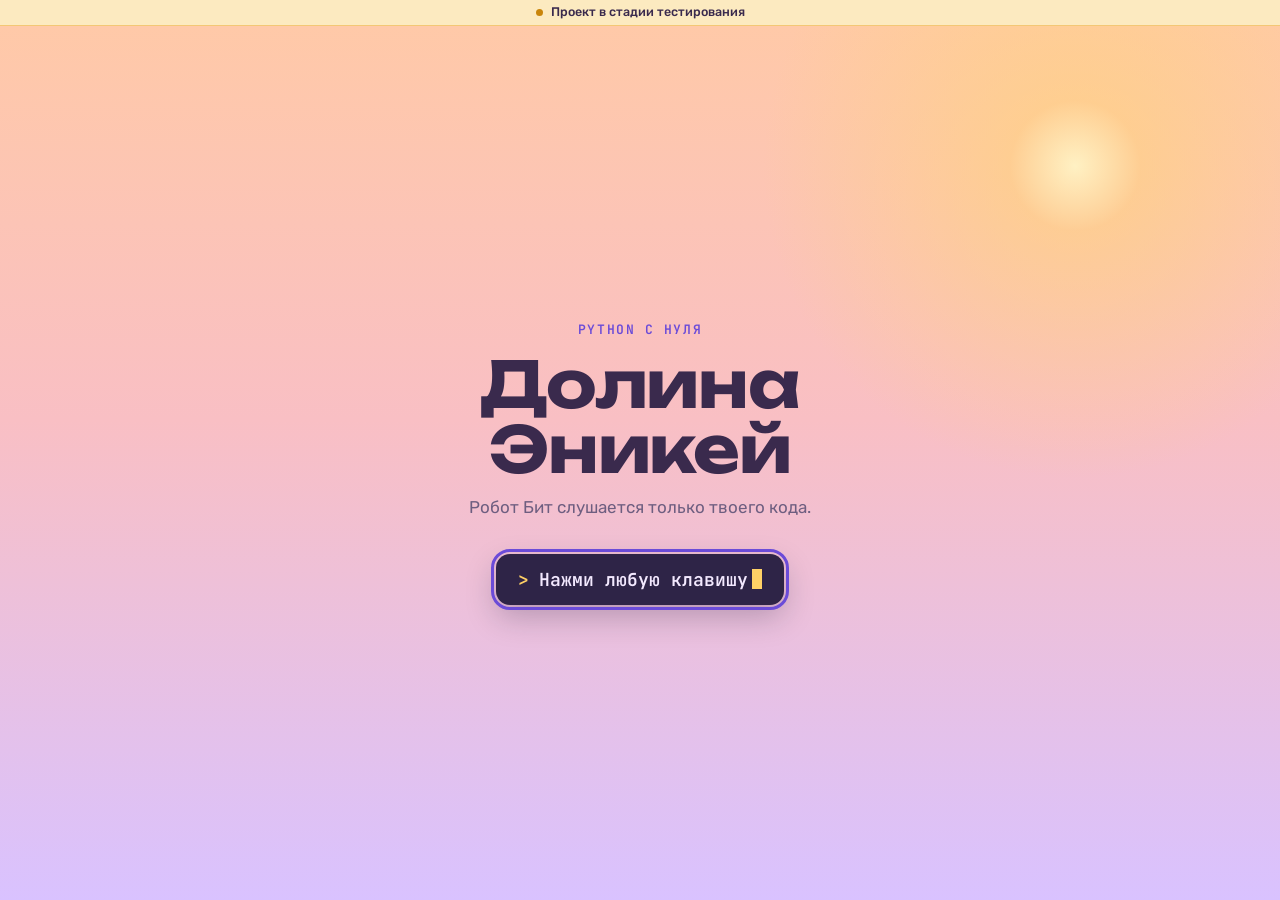
==== commit 33608d71: "Плашка «Проект в стадии тестирования» на всех экранах Полоска закреплена сверху: страница и карточки" ====
--- a/index.html
+++ b/index.html
@@ -10,6 +10,8 @@
 <link rel="stylesheet" href="css/style.css">
 </head>
 <body>
+<!-- Плашка сверху на всех экранах: закреплена над карточками, в ролике ?show и при печати скрыта (css/style.css, «Плашка тестирования») -->
+<div class="beta" role="note"><i aria-hidden="true"></i>Проект в стадии тестирования</div>
 <div class="splash" id="splash">
   <div class="splash-inner">
     <p class="splash-kicker">python с нуля</p>
--- a/css/style.css
+++ b/css/style.css
@@ -988,6 +988,21 @@
 .hero-badge.gem-pulse { animation: gemPulse .5s cubic-bezier(.3,1.6,.5,1); }
 @keyframes gemPulse { 40% { transform: scale(1.12); } }
 
+/* Плашка тестирования: полоска над всеми экранами. Страница начинается под ней, карточки во весь экран — тоже.
+   В ролике для Авито (?show) и при печати её нет */
+:root { --beta-h: 26px; padding-top: calc(env(safe-area-inset-top, 0px) + var(--beta-h)); }
+.beta { position: fixed; top: 0; left: 0; right: 0; z-index: 100; display: flex; align-items: center; justify-content: center; gap: 8px;
+  height: calc(env(safe-area-inset-top, 0px) + var(--beta-h)); padding: env(safe-area-inset-top, 0px) 12px 0;
+  background: color-mix(in srgb, var(--gold-star) 30%, var(--panel)); border-bottom: 1px solid color-mix(in srgb, var(--gold-star) 55%, var(--line));
+  color: var(--ink); font: 500 12.5px/1 var(--ui); white-space: nowrap; overflow: hidden; pointer-events: none; }
+.beta i { width: 7px; height: 7px; border-radius: 50%; background: var(--gold); flex: none; }
+@media (prefers-color-scheme: dark) { :root:not([data-theme="light"]) .beta { background: var(--panel-2); } }
+:root[data-theme="dark"] .beta { background: var(--panel-2); }
+.splash, .reel, .valley, .recap, .hp, .shots { top: calc(env(safe-area-inset-top, 0px) + var(--beta-h)); }
+:root:has(body.show-mode) { --beta-h: 0px; }
+body.show-mode .beta { display: none; }
+@media print { :root { --beta-h: 0px; } .beta { display: none; } }
+
 /* Лёгкая графика: без размытия, лишних теней и бесконечных анимаций */
 body.lite * { backdrop-filter: none !important; -webkit-backdrop-filter: none !important; }
 body.lite .valley, body.lite .hp, body.lite .recap, body.lite .recap-card, body.lite .valley-card, body.lite .hp-card { animation: none; }
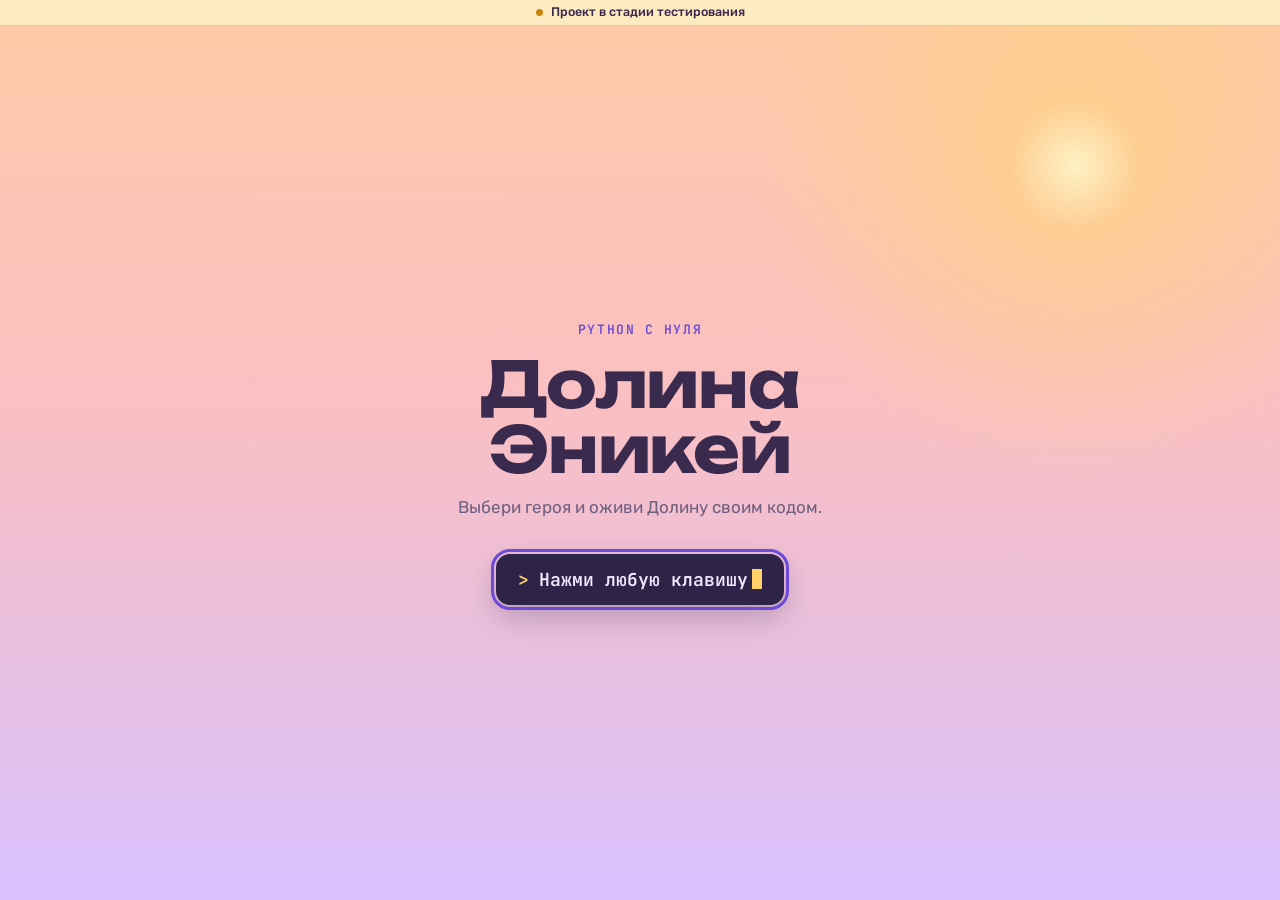
==== commit 50c01dc2: "Добавить изобретательницу и выбор отдельных путей героев" ====
--- a/index.html
+++ b/index.html
@@ -16,10 +16,27 @@
   <div class="splash-inner">
     <p class="splash-kicker">python с нуля</p>
     <h2>Долина Эникей</h2>
-    <p class="lead">Робот Бит слушается только твоего кода.</p>
+    <p class="lead">Выбери героя и оживи Долину своим кодом.</p>
     <button type="button" class="splash-btn" id="splashBtn"><span class="p">&gt;</span><span class="desk">Нажми любую клавишу</span><span class="touch">Коснись, чтобы начать</span><span class="cur" aria-hidden="true"></span></button>
   </div>
 </div>
+<section class="journey" id="journey" role="dialog" aria-modal="true" aria-labelledby="journeyTitle" aria-describedby="journeyIntro" hidden>
+  <div class="journey-inner">
+    <div class="journey-heading">
+      <p class="splash-kicker">Долина Эникей · твоё приключение</p>
+      <h2 id="journeyTitle">Кто отправится в Долину?</h2>
+      <p id="journeyIntro">У каждого героя — свой путь. Нового героя ждут первые команды, открытия и звёзды.</p>
+    </div>
+    <div class="journey-grid" id="journeyCards" role="radiogroup" aria-label="Персонаж"></div>
+    <div class="journey-footer">
+      <div class="journey-summary" aria-live="polite"><b id="journeyName"></b><p id="journeyNote"></p></div>
+      <button type="button" class="btn ghost" id="journeyCancel" hidden>Вернуться в игру</button>
+      <button type="button" class="btn primary" id="journeyGo">Начать путь</button>
+    </div>
+    <p class="journey-save-note">Все герои проходят один курс. Пути сохраняются отдельно в этом браузере.</p>
+    <p id="journeyError" class="journey-error" role="alert" hidden></p>
+  </div>
+</section>
 <div class="app">
   <header class="top">
     <div class="brand">
@@ -33,7 +50,7 @@
       <select id="lessonSel" hidden aria-hidden="true" tabindex="-1"></select>
       <button type="button" class="hero-badge" id="heroBtn" aria-haspopup="dialog" aria-controls="heroPage">
         <span class="hb-lvl" id="hbLvl">1</span>
-        <span class="hb-text"><b>Бит</b> <span id="hbTitle">Новичок</span></span>
+        <span class="hb-text"><b id="hbName">Бит</b> <span id="hbTitle">Новичок</span></span>
         <span class="hb-bar" aria-hidden="true"><i id="hbBar"></i></span>
       </button>
     </div>
@@ -121,6 +138,7 @@
           <pre class="pyc-out" id="pycOut" aria-live="polite"></pre>
         </div>
       </div>
+      <div class="sky" id="sky" aria-hidden="true"></div>
       <div id="stage">
         <div class="bubble" id="bubble" aria-hidden="true"></div>
       </div>
@@ -542,6 +560,8 @@
 <!-- Звуки: синтез в браузере, без файлов -->
 <script src="js/sound.js"></script>
 <!-- Интерфейс, 3D-сцена и анимации -->
+<script src="js/inventor.js"></script>
+<script src="js/journeys.js"></script>
 <script src="js/app.js"></script>
 </body>
 </html>
--- a/css/style.css
+++ b/css/style.css
@@ -3,6 +3,7 @@
   --accent: #6B4BD8; --accent-ink: #FFFFFF; --accent-soft: #EFE6FF; --accent-deep: #4B32A6;
   --gold: #C9850A; --gold-star: #F5B82E; --mint: #1E9E7E; --danger: #D9482B; --coral: #FF9F6B;
   --sky1: #FFC9A8; --sky-mid: #F9BFC4; --sky2: #D9C2FF; --hud: rgba(255,255,255,.8);
+  --sky-isle: rgba(196,128,170,.30); --sky-bank: #FFFFFF; --sky-bank-near: #FFF7FA; --sky-bank-op: .5; --sky-bank-near-op: .7; --sky-star: #FFF4E0; --stars: 0; --birds: .5; --sky-bird: #8A5A8C;
   --sun: radial-gradient(circle at 84% 16%, rgba(255,243,196,.95) 0, rgba(255,212,121,.55) 5%, rgba(255,212,121,0) 24%);
   --glow1: #FFD9C2; --glow2: #E6DBFF;
   --code: #2E2447; --code-bar: #3A2D5C; --code-line: #45376B; --code-ink: #F3E9FF; --code-dim: #75688F; --code-com: #8F82A8; --code-chip: #45376B;
@@ -19,6 +20,7 @@
     --accent: #A996FF; --accent-ink: #1B1530; --accent-soft: #3A2F70; --accent-deep: #6B58C9;
     --gold: #FFC83D; --gold-star: #FFC83D; --mint: #3FD3B5; --danger: #FF7456; --coral: #FFA877;
     --sky1: #2A1B4F; --sky-mid: #4A2560; --sky2: #6A2F66; --hud: rgba(39,31,69,.82);
+    --sky-isle: rgba(22,14,46,.42); --sky-bank: #9A70C2; --sky-bank-near: #A982CC; --sky-bank-op: .18; --sky-bank-near-op: .24; --sky-star: #FFF4E0; --stars: 1; --birds: 0; --sky-bird: #8A5A8C;
     --sun: radial-gradient(circle at 84% 16%, rgba(255,240,220,.9) 0, rgba(255,240,220,.28) 3%, rgba(255,240,220,0) 11%);
     --glow1: rgba(255,168,119,.12); --glow2: rgba(169,150,255,.14);
     --code: #150F29; --code-bar: #211A3F; --code-line: #3A3162; --code-ink: #F3E9FF; --code-dim: #6F638F; --code-com: #8F82A8; --code-chip: #3A3162;
@@ -32,6 +34,7 @@
   --accent: #A996FF; --accent-ink: #1B1530; --accent-soft: #3A2F70; --accent-deep: #6B58C9;
   --gold: #FFC83D; --gold-star: #FFC83D; --mint: #3FD3B5; --danger: #FF7456; --coral: #FFA877;
   --sky1: #2A1B4F; --sky-mid: #4A2560; --sky2: #6A2F66; --hud: rgba(39,31,69,.82);
+  --sky-isle: rgba(22,14,46,.42); --sky-bank: #9A70C2; --sky-bank-near: #A982CC; --sky-bank-op: .18; --sky-bank-near-op: .24; --sky-star: #FFF4E0; --stars: 1; --birds: 0; --sky-bird: #8A5A8C;
   --sun: radial-gradient(circle at 84% 16%, rgba(255,240,220,.9) 0, rgba(255,240,220,.28) 3%, rgba(255,240,220,0) 11%);
   --glow1: rgba(255,168,119,.12); --glow2: rgba(169,150,255,.14);
   --code: #150F29; --code-bar: #211A3F; --code-line: #3A3162; --code-ink: #F3E9FF; --code-dim: #6F638F; --code-com: #8F82A8; --code-chip: #3A3162;
@@ -205,6 +208,31 @@
 .world { position: relative; min-height: 0; border-radius: 28px; overflow: hidden; box-shadow: var(--shadow);
   background: var(--sun), linear-gradient(180deg, var(--sky1), var(--sky-mid) 45%, var(--sky2)); }
 #stage { position: absolute; inset: 0; z-index: 1; }
+/* Небо за 3D (paintSky в app.js): звёзды ночью, дальние островки, облачные гряды внизу, птицы днём. Под сценой Сбоя (::before) */
+.world { isolation: isolate; }
+.world::before { z-index: 1; }
+.sky { position: absolute; inset: 0; z-index: 0; pointer-events: none; }
+.sky svg { display: block; width: 100%; height: 100%; }
+.sky-stars { fill: var(--sky-star); opacity: var(--stars); transition: opacity .6s; }
+.sky-stars .tw { animation: twinkle 3.6s ease-in-out infinite; }
+.sky-isles { fill: var(--sky-isle); }
+.sky-banks { fill: var(--sky-bank); opacity: var(--sky-bank-op); }
+.sky-banks.near { fill: var(--sky-bank-near); opacity: var(--sky-bank-near-op); }
+.sky-birds { fill: none; stroke: var(--sky-bird); stroke-width: 2.2; stroke-linecap: round; opacity: var(--birds); }
+.sky .bob { animation: skyBob 9s ease-in-out infinite; }
+.sky .bob.b2 { animation-duration: 11s; animation-delay: -4s; }
+.sky .bob.b3 { animation-duration: 7s; animation-delay: -2s; }
+.sky .drift { animation: skyDrift 40s ease-in-out infinite alternate; }
+.sky .drift.d2 { animation-duration: 52s; animation-direction: alternate-reverse; }
+.sky .drift.d3 { animation-duration: 34s; }
+.sky .fly { animation: skyFly 46s linear infinite; animation-delay: -12s; }
+@keyframes twinkle { 50% { opacity: .25; } }
+@keyframes skyBob { 50% { transform: translateY(-10px); } }
+@keyframes skyDrift { to { transform: translateX(60px); } }
+@keyframes skyFly { from { transform: translate(-80px, 170px); } to { transform: translate(1300px, 110px); } }
+.world.py .sky { display: none; }
+body.lite .sky * { animation: none !important; }
+@media (prefers-reduced-motion: reduce) { .sky * { animation: none !important; } }
 #stage canvas { display: block; touch-action: pan-y; cursor: grab; }
 #stage canvas:active { cursor: grabbing; }
 .hud { position: absolute; display: flex; gap: 8px; align-items: center; z-index: 3; }
@@ -280,6 +308,8 @@
   border: 1.5px solid var(--line); background: var(--panel); color: var(--ink); font-size: 14px; text-align: left; }
 .gear-item[aria-pressed="true"] { border-color: var(--accent); background: var(--accent-soft); box-shadow: 0 6px 14px color-mix(in srgb, var(--accent) 22%, transparent); }
 .gear-item:disabled { color: var(--muted); border-style: dashed; }
+.gear-head { grid-column: 1 / -1; margin: 8px 0 0; font-size: 12px; font-weight: 700; letter-spacing: .07em; text-transform: uppercase; color: var(--muted); }
+.gear-head:first-child { margin-top: 0; }
 .gi-state { font-size: 12px; color: var(--muted); white-space: nowrap; }
 .gear-item[aria-pressed="true"] .gi-state { color: var(--accent); font-weight: 600; }
 
@@ -322,6 +352,53 @@
   padding-top: calc(24px + env(safe-area-inset-top, 0px)); padding-bottom: calc(24px + env(safe-area-inset-bottom, 0px));
   background: var(--sun), linear-gradient(180deg, var(--sky1), var(--sky-mid) 45%, var(--sky2)); transition: opacity .35s, visibility .35s; }
 .splash.hide { opacity: 0; visibility: hidden; }
+/* Выбор героя: настоящие 3D-портреты, отдельный сохранённый путь у каждого. */
+.journey { position: fixed; inset: 0; z-index: 90; overflow-y: auto; padding: 36px 28px 24px;
+  background: radial-gradient(ellipse at 10% 0%, var(--glow2), transparent 55%), radial-gradient(ellipse at 95% 90%, var(--glow1), transparent 55%), var(--bg); }
+.journey-inner { width: min(1240px, 100%); margin: auto; }
+.journey-heading { text-align: center; margin: 12px auto 28px; }
+.journey-heading h2 { font: 700 clamp(25px, 3.8vw, 44px)/1.2 var(--display); letter-spacing: -.035em; margin: 10px 0 14px; }
+.journey-heading > p:last-child { max-width: 660px; margin: auto; color: var(--muted); font-size: 17px; }
+.journey-grid { display: grid; grid-template-columns: repeat(5, minmax(0, 1fr)); gap: 14px; }
+.journey-card { position: relative; display: flex; flex-direction: column; align-items: center; min-width: 0; padding: 18px 12px;
+  border: 2px solid var(--line); border-radius: 24px; background: var(--panel); box-shadow: var(--shadow); text-align: center;
+  transition: transform .18s, border-color .18s, box-shadow .18s; }
+.journey-card:hover { transform: translateY(-5px); border-color: var(--accent); }
+.journey-card[aria-checked="true"] { border-color: var(--accent); background: linear-gradient(var(--panel), var(--accent-soft));
+  box-shadow: 0 6px 0 var(--accent-deep), 0 16px 30px color-mix(in srgb, var(--accent) 16%, transparent); transform: translateY(-5px); }
+.journey-card[aria-checked="true"]::after { content: '✓'; position: absolute; top: 12px; right: 12px; width: 25px; height: 25px;
+  border-radius: 50%; color: var(--accent-ink); background: var(--accent); font-weight: 700; }
+.journey-badge { align-self: flex-start; border-radius: 20px; padding: 4px 9px; background: var(--panel-2); color: var(--muted); font-size: 11px; font-weight: 600; }
+.journey-portrait { width: 100%; aspect-ratio: 1; display: grid; place-items: center; margin: 10px 0 4px;
+  border-radius: 50%; background: radial-gradient(circle, var(--accent-soft), transparent 70%); }
+.journey-portrait canvas { width: 100%; height: auto; display: block; }
+.journey-card b { font-size: clamp(14px, 1.25vw, 18px); margin: 5px 0 8px; }
+.journey-desc { color: var(--muted); font-size: 13px; line-height: 1.45; min-height: 3em; }
+.journey-stats { margin-top: auto; padding-top: 16px; color: var(--gold); font-size: 13px; font-weight: 600; }
+.journey-footer { display: flex; align-items: center; gap: 16px; margin-top: 28px; padding: 22px 26px; border: 1px solid var(--line);
+  border-radius: 22px; background: var(--panel); box-shadow: var(--shadow); }
+.journey-summary { flex: 1; }
+.journey-summary b { font-size: 19px; }
+.journey-summary p { margin: 4px 0 0; color: var(--muted); }
+.journey-footer .primary { min-width: 220px; padding: 14px 24px; }
+.journey-save-note { text-align: center; color: var(--muted); font-size: 12px; margin: 18px 0 0; }
+.journey-error { padding: 12px; color: var(--danger); background: var(--panel); border-radius: 12px; }
+body.choosing { overflow: hidden; }
+@media (max-width: 1000px) { .journey-grid { grid-template-columns: repeat(3, minmax(0, 1fr)); } .journey-card b { font-size: 17px; } }
+@media (max-width: 600px) {
+  .journey { padding: 22px 14px; }
+  .journey-heading { margin: 0 auto 24px; }
+  .journey-heading > p:last-child { font-size: 14px; }
+  .journey-grid { grid-template-columns: repeat(2, minmax(0, 1fr)); gap: 12px; }
+  .journey-card { padding: 12px 9px; border-radius: 18px; }
+  .journey-card b { font-size: 13px; }
+  .journey-desc { font-size: 12px; }
+  .journey-footer { flex-wrap: wrap; padding: 18px; gap: 12px; }
+  .journey-summary { flex-basis: 100%; }
+  .journey-footer .primary { width: 100%; min-width: 0; }
+}
+@media (prefers-reduced-motion: reduce) { .journey-card { transition: none; } .journey-card:hover { transform: none; } }
+@media print { .journey { display: none !important; } }
 .splash-inner { text-align: center; max-width: 560px; }
 .splash-kicker { font: 600 13px var(--mono); letter-spacing: .12em; text-transform: uppercase; color: var(--accent); margin: 0 0 14px; }
 .splash h2 { margin: 0 0 12px; font: 700 clamp(34px, 8vw, 64px)/1.02 var(--display); letter-spacing: -.02em; }
@@ -998,7 +1075,7 @@
 .beta i { width: 7px; height: 7px; border-radius: 50%; background: var(--gold); flex: none; }
 @media (prefers-color-scheme: dark) { :root:not([data-theme="light"]) .beta { background: var(--panel-2); } }
 :root[data-theme="dark"] .beta { background: var(--panel-2); }
-.splash, .reel, .valley, .recap, .hp, .shots { top: calc(env(safe-area-inset-top, 0px) + var(--beta-h)); }
+.splash, .reel, .valley, .recap, .hp, .shots, .journey { top: calc(env(safe-area-inset-top, 0px) + var(--beta-h)); }
 :root:has(body.show-mode) { --beta-h: 0px; }
 body.show-mode .beta { display: none; }
 @media print { :root { --beta-h: 0px; } .beta { display: none; } }
